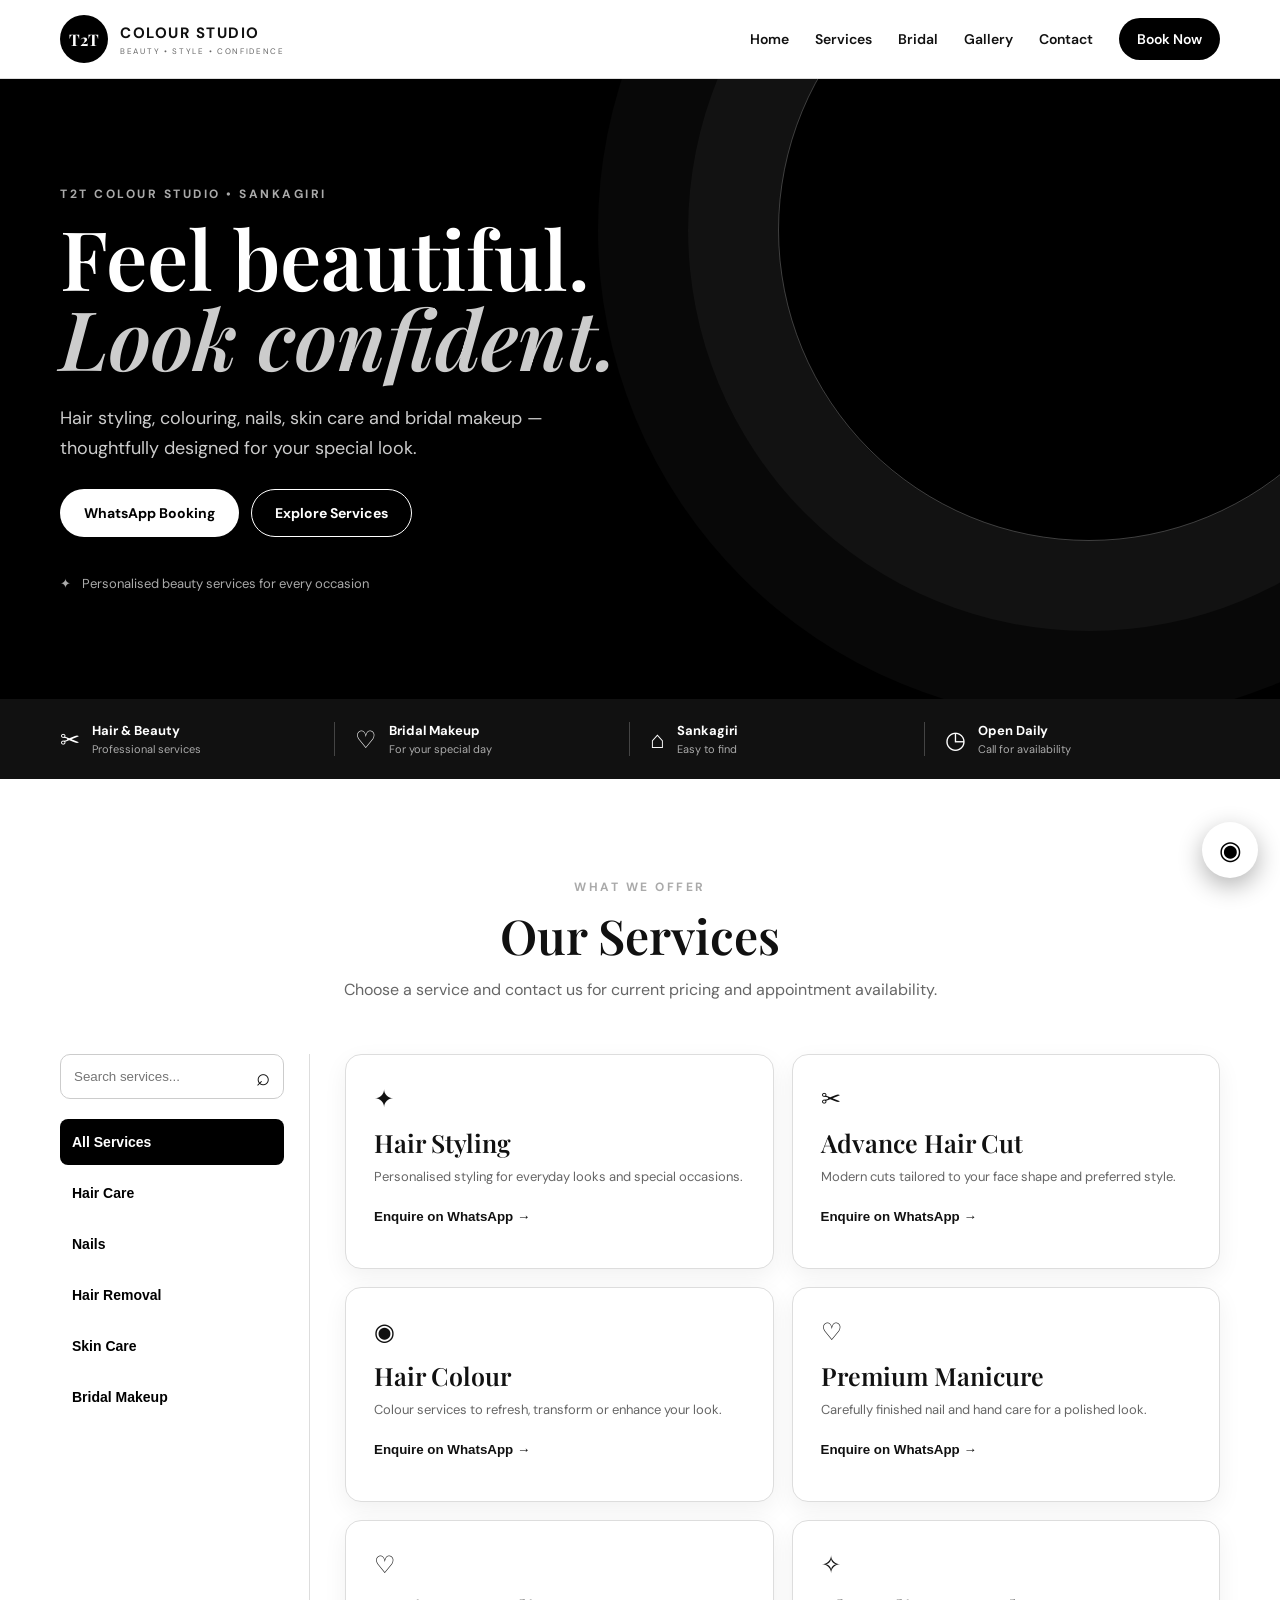
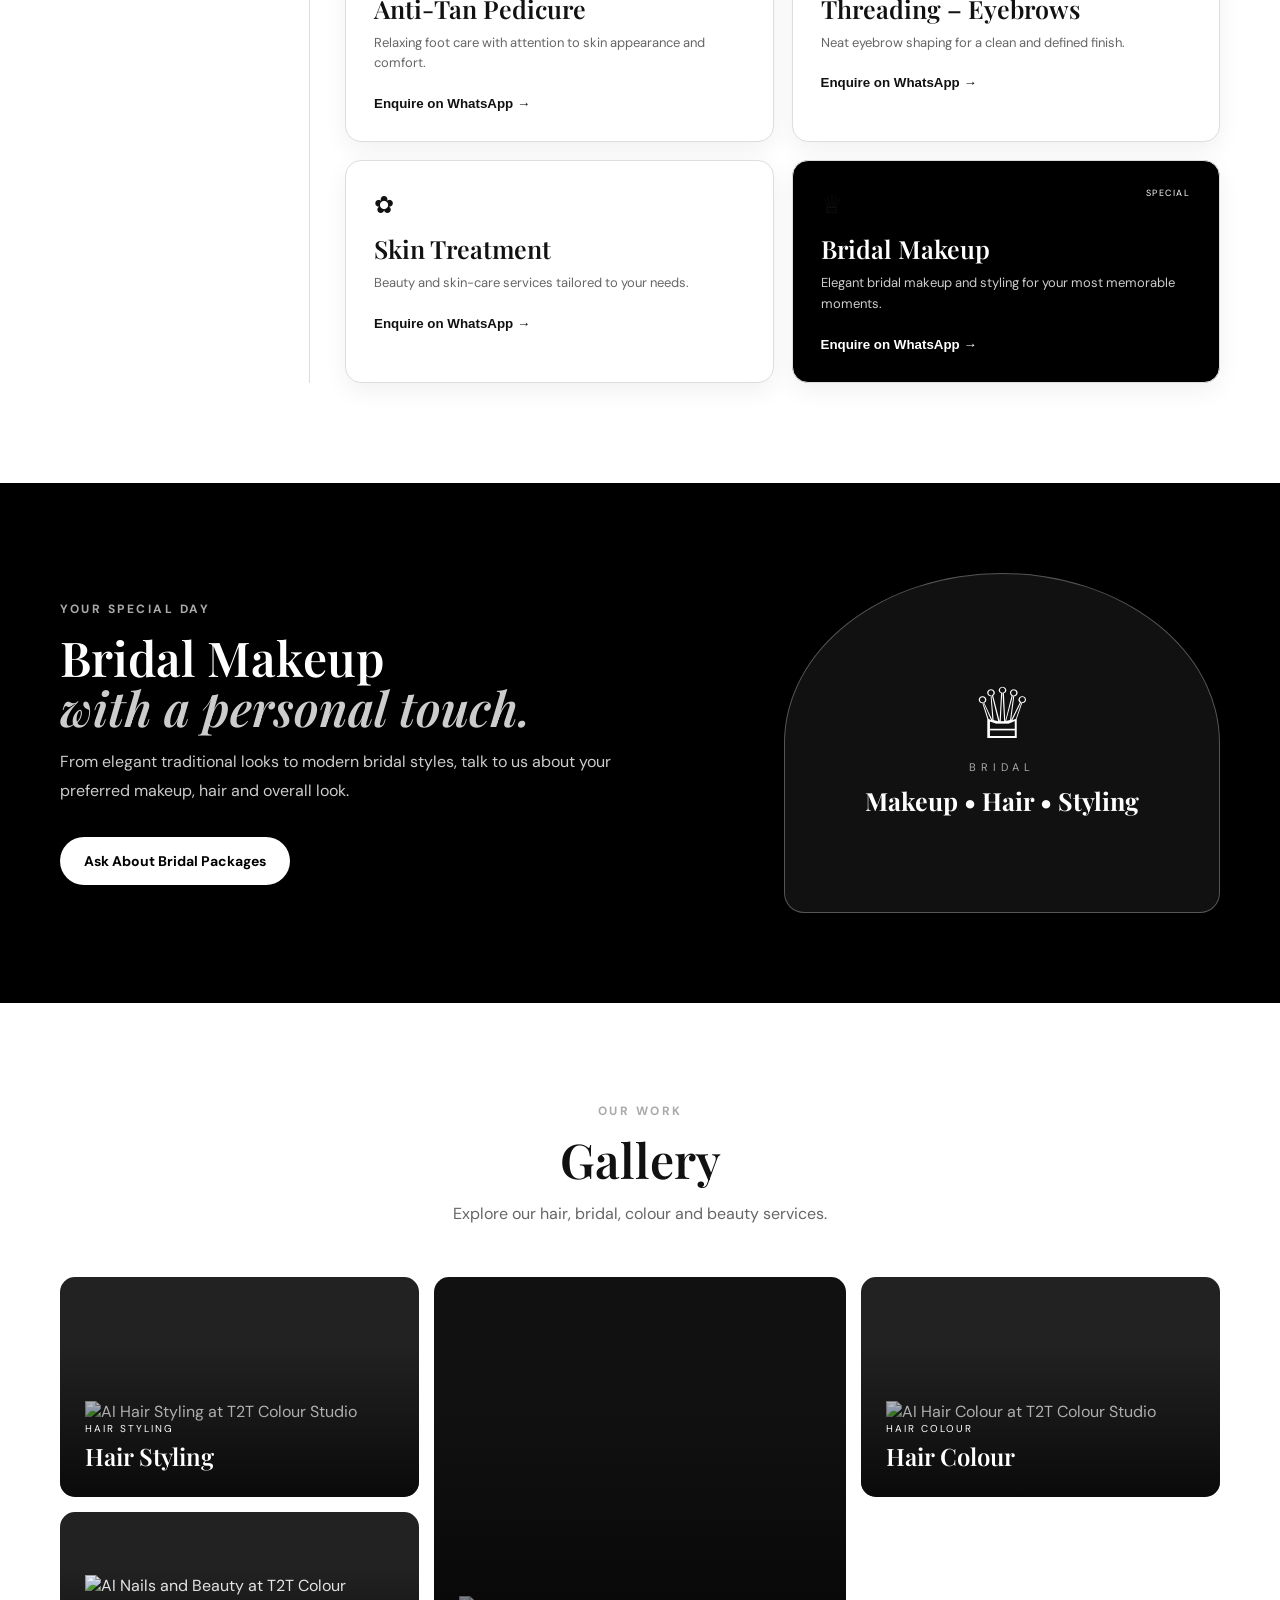
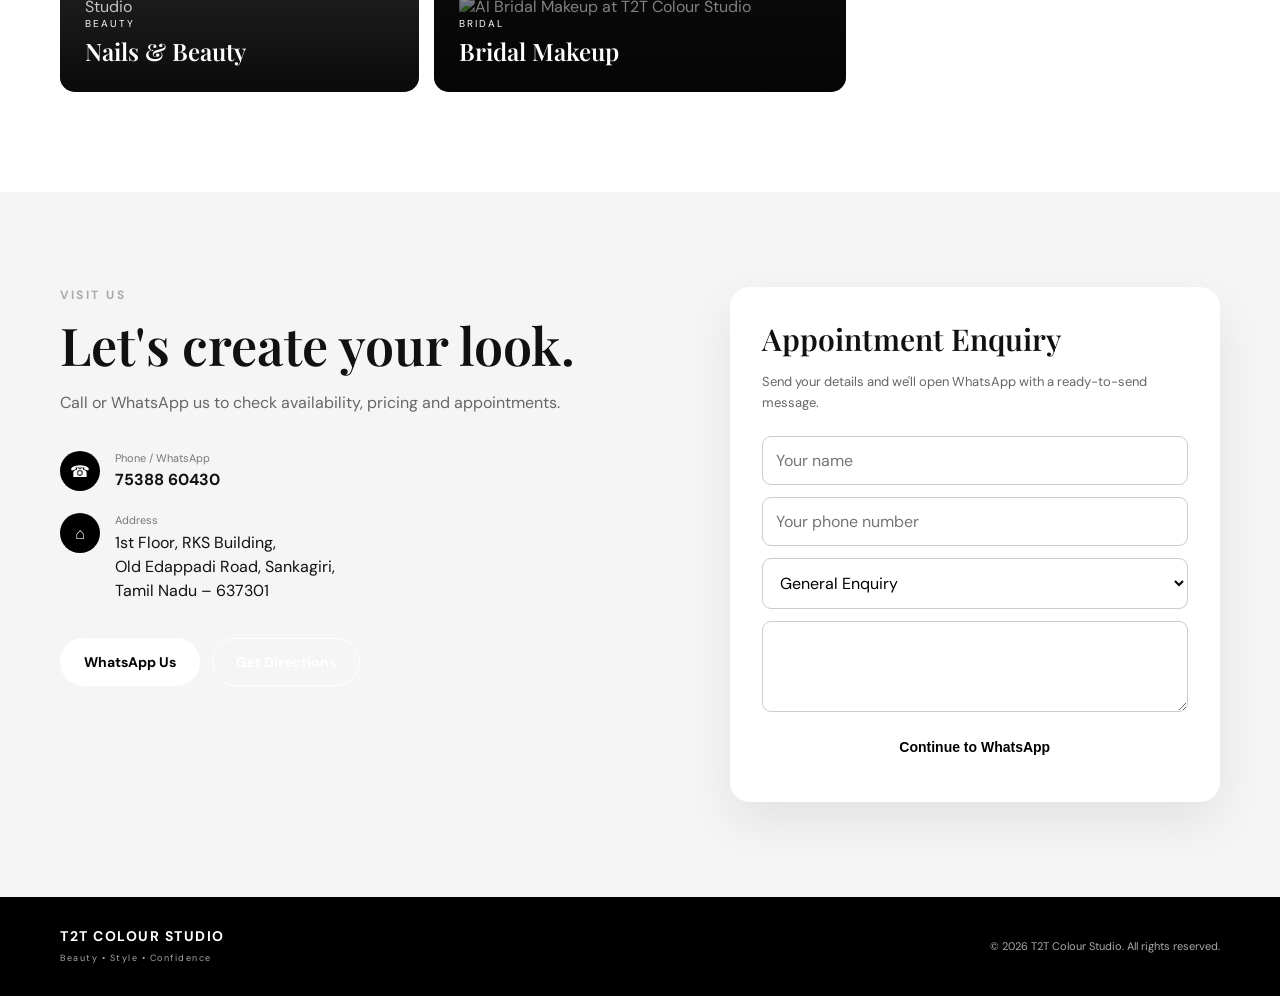
==== index.html @ df16d135 "Refactor HTML structure and formatting" ====
<!DOCTYPE html>
<html lang="en">
<head>
  <meta charset="UTF-8">
  <meta name="viewport" content="width=device-width, initial-scale=1.0">

  <meta name="description" content="T2T Colour Studio - Hair, beauty, nails, bridal makeup and grooming services in Sankagiri.">

  <title>T2T Colour Studio | Beauty & Bridal Studio</title>

  <link rel="preconnect" href="https://fonts.googleapis.com">
  <link rel="preconnect" href="https://fonts.gstatic.com" crossorigin>

  <link href="https://fonts.googleapis.com/css2?family=DM+Sans:wght@400;500;600;700&family=Playfair+Display:wght@500;600;700&display=swap" rel="stylesheet">

  <link rel="stylesheet" href="style.css">
</head>

<body>

<!-- ================= HEADER ================= -->

<header class="site-header">

  <div class="container nav-wrap">

    <a class="brand" href="#home">

      <span class="brand-mark">T2T</span>

      <span>
        <strong>COLOUR STUDIO</strong>
        <small>BEAUTY • STYLE • CONFIDENCE</small>
      </span>

    </a>

    <button
      class="menu-btn"
      aria-label="Open menu"
      onclick="toggleMenu()">
      ☰
    </button>

    <nav id="mainNav">

      <a href="#home">Home</a>

      <a href="#services">Services</a>

      <a href="#bridal">Bridal</a>

      <a href="#gallery">Gallery</a>

      <a href="#contact">Contact</a>

      <a
        class="nav-book"
        href="https://wa.me/917538860430?text=Hello%20T2T%20Colour%20Studio%2C%20I%20would%20like%20to%20book%20an%20appointment."
        target="_blank">
        Book Now
      </a>

    </nav>

  </div>

</header>


<!-- ================= MAIN ================= -->

<main>


<!-- ================= HOME ================= -->

<section id="home" class="hero">

  <div class="hero-overlay"></div>

  <div class="container hero-content">

    <p class="eyebrow">
      T2T COLOUR STUDIO • SANKAGIRI
    </p>

    <h1>
      Feel beautiful.<br>
      <em>Look confident.</em>
    </h1>

    <p class="hero-text">
      Hair styling, colouring, nails, skin care and bridal makeup —
      thoughtfully designed for your special look.
    </p>

    <div class="hero-actions">

      <a
        class="btn primary"
        href="https://wa.me/917538860430?text=Hello%20T2T%20Colour%20Studio%2C%20I%20would%20like%20to%20book%20an%20appointment."
        target="_blank">
        WhatsApp Booking
      </a>

      <a
        class="btn secondary"
        href="#services">
        Explore Services
      </a>

    </div>

    <div class="hero-note">
      <span>✦</span>
      Personalised beauty services for every occasion
    </div>

  </div>

</section>


<!-- ================= QUICK INFORMATION ================= -->

<section class="quick-info">

  <div class="container info-grid">

    <div>
      <span class="info-icon">✂</span>

      <div>
        <b>Hair & Beauty</b>
        <small>Professional services</small>
      </div>
    </div>


    <div>
      <span class="info-icon">♡</span>

      <div>
        <b>Bridal Makeup</b>
        <small>For your special day</small>
      </div>
    </div>


    <div>
      <span class="info-icon">⌂</span>

      <div>
        <b>Sankagiri</b>
        <small>Easy to find</small>
      </div>
    </div>


    <div>
      <span class="info-icon">◷</span>

      <div>
        <b>Open Daily</b>
        <small>Call for availability</small>
      </div>
    </div>

  </div>

</section>


<!-- ================= SERVICES ================= -->

<section id="services" class="section">

  <div class="container">

    <div class="section-heading">

      <p class="eyebrow">
        WHAT WE OFFER
      </p>

      <h2>
        Our Services
      </h2>

      <p>
        Choose a service and contact us for current pricing and appointment availability.
      </p>

    </div>


    <div class="service-layout">


      <!-- SERVICE SIDEBAR -->

      <aside class="service-sidebar">

        <div class="search-box">

          <input
            id="serviceSearch"
            type="search"
            placeholder="Search services..."
            oninput="filterServices()">

          <span>⌕</span>

        </div>


        <button
          class="category active"
          data-category="all"
          onclick="selectCategory('all', this)">
          All Services
        </button>


        <button
          class="category"
          data-category="hair"
          onclick="selectCategory('hair', this)">
          Hair Care
        </button>


        <button
          class="category"
          data-category="nails"
          onclick="selectCategory('nails', this)">
          Nails
        </button>


        <button
          class="category"
          data-category="removal"
          onclick="selectCategory('removal', this)">
          Hair Removal
        </button>


        <button
          class="category"
          data-category="skin"
          onclick="selectCategory('skin', this)">
          Skin Care
        </button>


        <button
          class="category"
          data-category="bridal"
          onclick="selectCategory('bridal', this)">
          Bridal Makeup
        </button>

      </aside>


      <!-- SERVICES GRID -->

      <div class="services-grid" id="servicesGrid">


        <article class="service-card" data-category="hair">

          <div class="card-icon">✦</div>

          <h3>Hair Styling</h3>

          <p>
            Personalised styling for everyday looks and special occasions.
          </p>

          <button onclick="bookService('Hair Styling')">
            Enquire on WhatsApp →
          </button>

        </article>


        <article class="service-card" data-category="hair">

          <div class="card-icon">✂</div>

          <h3>Advance Hair Cut</h3>

          <p>
            Modern cuts tailored to your face shape and preferred style.
          </p>

          <button onclick="bookService('Advance Hair Cut')">
            Enquire on WhatsApp →
          </button>

        </article>


        <article class="service-card" data-category="hair">

          <div class="card-icon">◉</div>

          <h3>Hair Colour</h3>

          <p>
            Colour services to refresh, transform or enhance your look.
          </p>

          <button onclick="bookService('Hair Colour')">
            Enquire on WhatsApp →
          </button>

        </article>


        <article class="service-card" data-category="nails">

          <div class="card-icon">♡</div>

          <h3>Premium Manicure</h3>

          <p>
            Carefully finished nail and hand care for a polished look.
          </p>

          <button onclick="bookService('Premium Manicure')">
            Enquire on WhatsApp →
          </button>

        </article>


        <article class="service-card" data-category="nails">

          <div class="card-icon">♡</div>

          <h3>Anti-Tan Pedicure</h3>

          <p>
            Relaxing foot care with attention to skin appearance and comfort.
          </p>

          <button onclick="bookService('Anti-Tan Pedicure')">
            Enquire on WhatsApp →
          </button>

        </article>


        <article class="service-card" data-category="removal">

          <div class="card-icon">✧</div>

          <h3>Threading – Eyebrows</h3>

          <p>
            Neat eyebrow shaping for a clean and defined finish.
          </p>

          <button onclick="bookService('Threading - Eyebrows')">
            Enquire on WhatsApp →
          </button>

        </article>


        <article class="service-card" data-category="skin">

          <div class="card-icon">✿</div>

          <h3>Skin Treatment</h3>

          <p>
            Beauty and skin-care services tailored to your needs.
          </p>

          <button onclick="bookService('Skin Treatment')">
            Enquire on WhatsApp →
          </button>

        </article>


        <article class="service-card featured" data-category="bridal">

          <div class="card-icon">♕</div>

          <span class="tag">
            SPECIAL
          </span>

          <h3>Bridal Makeup</h3>

          <p>
            Elegant bridal makeup and styling for your most memorable moments.
          </p>

          <button onclick="bookService('Bridal Makeup')">
            Enquire on WhatsApp →
          </button>

        </article>

      </div>

    </div>

  </div>

</section>


<!-- ================= BRIDAL ================= -->

<section id="bridal" class="bridal-section">

  <div class="container bridal-inner">

    <div>

      <p class="eyebrow">
        YOUR SPECIAL DAY
      </p>

      <h2>
        Bridal Makeup<br>
        <em>with a personal touch.</em>
      </h2>

      <p>
        From elegant traditional looks to modern bridal styles,
        talk to us about your preferred makeup, hair and overall look.
      </p>

      <a
        class="btn light"
        href="https://wa.me/917538860430?text=Hello%20T2T%20Colour%20Studio%2C%20I%20am%20interested%20in%20Bridal%20Makeup."
        target="_blank">
        Ask About Bridal Packages
      </a>

    </div>


    <div class="bridal-art">

      <div class="ring">♕</div>

      <span>
        BRIDAL
      </span>

      <strong>
        Makeup • Hair • Styling
      </strong>

    </div>

  </div>

</section>


<!-- ================= GALLERY ================= -->

<section id="gallery" class="section gallery-section">

  <div class="container">

    <div class="section-heading">

      <p class="eyebrow">
        OUR WORK
      </p>

      <h2>
        Gallery
      </h2>

      <p>
        Explore our hair, bridal, colour and beauty services.
      </p>

    </div>


    <!-- AI IMAGE GALLERY -->

    <div class="gallery-grid">


      <!-- HAIR STYLING -->

      <div class="gallery-placeholder">

        <img
          src="images/hair-styling-ai.jpg"
          alt="AI Hair Styling at T2T Colour Studio">

        <span>
          HAIR STYLING
        </span>

        <b>
          Hair Styling
        </b>

      </div>


      <!-- BRIDAL MAKEUP -->

      <div class="gallery-placeholder tall">

        <img
          src="images/bridal-makeup-ai.jpg"
          alt="AI Bridal Makeup at T2T Colour Studio">

        <span>
          BRIDAL
        </span>

        <b>
          Bridal Makeup
        </b>

      </div>


      <!-- HAIR COLOUR -->

      <div class="gallery-placeholder">

        <img
          src="images/hair-colour-ai.jpg"
          alt="AI Hair Colour at T2T Colour Studio">

        <span>
          HAIR COLOUR
        </span>

        <b>
          Hair Colour
        </b>

      </div>


      <!-- NAILS & BEAUTY -->

      <div class="gallery-placeholder">

        <img
          src="images/nails-beauty-ai.jpg"
          alt="AI Nails and Beauty at T2T Colour Studio">

        <span>
          BEAUTY
        </span>

        <b>
          Nails & Beauty
        </b>

      </div>


    </div>

  </div>

</section>


<!-- ================= CONTACT ================= -->

<section id="contact" class="contact-section">

  <div class="container contact-grid">


    <div>

      <p class="eyebrow">
        VISIT US
      </p>

      <h2>
        Let's create your look.
      </h2>

      <p class="contact-lead">
        Call or WhatsApp us to check availability,
        pricing and appointments.
      </p>


      <div class="contact-list">


        <div>

          <span>☎</span>

          <div>

            <small>
              Phone / WhatsApp
            </small>

            <a href="tel:+917538860430">
              75388 60430
            </a>

          </div>

        </div>


        <div>

          <span>⌂</span>

          <div>

            <small>
              Address
            </small>

            <p>
              1st Floor, RKS Building,<br>
              Old Edappadi Road, Sankagiri,<br>
              Tamil Nadu – 637301
            </p>

          </div>

        </div>


      </div>


      <div class="contact-actions">


        <a
          class="btn primary"
          href="https://wa.me/917538860430?text=Hello%20T2T%20Colour%20Studio%2C%20I%20would%20like%20to%20book%20an%20appointment."
          target="_blank">
          WhatsApp Us
        </a>


        <a
          class="btn outline"
          href="https://www.google.com/maps/search/?api=1&query=RKS+Building+Old+Edappadi+Road+Sankagiri+Tamil+Nadu+637301"
          target="_blank">
          Get Directions
        </a>


      </div>

    </div>


    <!-- APPOINTMENT FORM -->

    <div class="contact-card">

      <h3>
        Appointment Enquiry
      </h3>

      <p>
        Send your details and we'll open WhatsApp
        with a ready-to-send message.
      </p>


      <form onsubmit="sendEnquiry(event)">


        <input
          id="name"
          required
          placeholder="Your name">


        <input
          id="phone"
          required
          type="tel"
          placeholder="Your phone number">


        <select id="service">

          <option>
            General Enquiry
          </option>

          <option>
            Hair Styling
          </option>

          <option>
            Advance Hair Cut
          </option>

          <option>
            Hair Colour
          </option>

          <option>
            Premium Manicure
          </option>

          <option>
            Anti-Tan Pedicure
          </option>

          <option>
            Threading - Eyebrows
          </option>

          <option>
            Skin Treatment
          </option>

          <option>
            Bridal Makeup
          </option>

        </select>


        <textarea
          id="message"
          rows="3"
          placeholder="Preferred date/time or any message">
        </textarea>


        <button
          class="btn primary full"
          type="submit">
          Continue to WhatsApp
        </button>


      </form>

    </div>

  </div>

</section>

</main>


<!-- ================= FOOTER ================= -->

<footer>

  <div class="container footer-inner">

    <div>

      <strong>
        T2T COLOUR STUDIO
      </strong>

      <small>
        Beauty • Style • Confidence
      </small>

    </div>


    <p>
      © <span id="year"></span>
      T2T Colour Studio.
      All rights reserved.
    </p>

  </div>

</footer>


<!-- ================= FLOATING WHATSAPP ================= -->

<a
  class="floating-wa"
  href="https://wa.me/917538860430?text=Hello%20T2T%20Colour%20Studio%2C%20I%20would%20like%20to%20make%20an%20appointment."
  target="_blank"
  aria-label="WhatsApp">
  ◉
</a>


<!-- ================= JAVASCRIPT ================= -->

<script src="script.js"></script>

</body>
</html>
---- style.css ----
*{box-sizing:border-box}
html{scroll-behavior:smooth}
body{margin:0;font-family:"DM Sans",sans-serif;color:#111;background:#fff}
a{text-decoration:none;color:inherit}
.container{width:min(1160px,92%);margin:auto}

.site-header{
position:sticky;top:0;z-index:20;
background:rgba(255,255,255,.96);
backdrop-filter:blur(12px);
border-bottom:1px solid #ddd
}
.nav-wrap{height:78px;display:flex;align-items:center;justify-content:space-between}
.brand{display:flex;gap:12px;align-items:center}
.brand-mark{
width:48px;height:48px;border-radius:50%;
display:grid;place-items:center;
background:#000;color:#fff;
font-family:"Playfair Display";font-weight:700
}
.brand strong{display:block;font-size:15px;letter-spacing:1.5px}
.brand small{display:block;font-size:8px;letter-spacing:1.7px;color:#666;margin-top:3px}

nav{display:flex;align-items:center;gap:26px;font-size:14px;font-weight:600}
nav a{transition:.2s}
nav a:hover{color:#666}
.nav-book{background:#000;color:#fff;padding:12px 18px;border-radius:25px}
.menu-btn{display:none;border:0;background:none;font-size:26px}

.hero{
min-height:620px;
display:flex;
align-items:center;
position:relative;
overflow:hidden;
background:#000;
color:#fff
}
.hero:after{
content:"";
position:absolute;
right:-120px;top:-160px;
width:620px;height:620px;
border-radius:50%;
border:1px solid rgba(255,255,255,.25);
box-shadow:0 0 0 90px rgba(255,255,255,.04),
0 0 0 180px rgba(255,255,255,.03)
}
.hero-content{position:relative;z-index:2;padding:90px 0}
.eyebrow{
font-size:12px;font-weight:700;
letter-spacing:2.5px;color:#aaa;margin:0 0 15px
}
.hero h1{
font:600 clamp(48px,7vw,82px)/.98 "Playfair Display",serif;
margin:0;max-width:720px
}
.hero h1 em,h2 em{font-style:italic;color:#ccc}
.hero-text{
font-size:18px;line-height:1.7;
max-width:580px;color:#ccc;margin:25px 0
}
.hero-actions,.contact-actions{display:flex;gap:12px;flex-wrap:wrap}

.btn{
display:inline-flex;
justify-content:center;
align-items:center;
border-radius:30px;
padding:14px 23px;
font-weight:700;
font-size:14px;
border:1px solid transparent;
cursor:pointer
}
.btn.primary{background:#fff;color:#000}
.btn.secondary,.btn.outline{
border-color:#fff;
background:transparent;
color:#fff
}
.btn.light{background:#fff;color:#000;margin-top:15px}
.hero-note{margin-top:38px;font-size:13px;color:#aaa}
.hero-note span{margin-right:8px}

.quick-info{background:#111;color:#fff}
.info-grid{
display:grid;
grid-template-columns:repeat(4,1fr);
gap:20px;padding:23px 0
}
.info-grid>div{
display:flex;gap:12px;align-items:center;
border-right:1px solid #444
}
.info-grid>div:last-child{border:0}
.info-icon{font-size:24px;color:#fff}
.info-grid b,.info-grid small{display:block}
.info-grid b{font-size:13px}
.info-grid small{font-size:11px;color:#aaa;margin-top:3px}

.section{padding:100px 0;background:#fff}
.section-heading{
text-align:center;max-width:650px;margin:0 auto 50px
}
.section-heading h2,.contact-section h2,.bridal-section h2{
font:600 48px/1.05 "Playfair Display",serif;
margin:0 0 15px
}
.section-heading>p:last-child{color:#666;line-height:1.7}

.service-layout{
display:grid;
grid-template-columns:250px 1fr;
gap:35px
}
.service-sidebar{
border-right:1px solid #ddd;
padding-right:25px
}
.search-box{
display:flex;
align-items:center;
border:1px solid #ccc;
border-radius:10px;
padding:0 13px;
margin-bottom:20px;
background:#fff
}
.search-box input{
border:0;outline:0;width:100%;
padding:14px 0;background:transparent
}
.search-box span{font-size:24px}

.category{
display:block;width:100%;
text-align:left;border:0;
background:transparent;
padding:15px 12px;
border-radius:8px;
font-size:14px;font-weight:600;
cursor:pointer;margin-bottom:5px
}
.category:hover,.category.active{
background:#000;color:#fff
}

.services-grid{
display:grid;
grid-template-columns:repeat(2,1fr);
gap:18px
}
.service-card{
background:#fff;
border:1px solid #ddd;
border-radius:16px;
padding:28px;
position:relative;
min-height:215px;
box-shadow:0 8px 25px rgba(0,0,0,.06)
}
.service-card:hover{
transform:translateY(-3px);
box-shadow:0 15px 30px rgba(0,0,0,.12);
transition:.2s
}
.service-card .card-icon{font-size:24px;color:#111}
.service-card h3{
font:600 25px "Playfair Display";
margin:12px 0 8px
}
.service-card p{
color:#666;font-size:13px;
line-height:1.6;margin:0 0 18px
}
.service-card button{
border:0;background:none;
padding:0;color:#111;
font-weight:700;cursor:pointer
}
.service-card.featured{
background:#000;color:#fff
}
.service-card.featured p{color:#ccc}
.service-card.featured button{color:#fff}
.tag{
position:absolute;right:20px;top:20px;
font-size:9px;letter-spacing:1.5px;
background:#000;color:#fff;
padding:6px 9px;border-radius:20px
}

.bridal-section{
padding:90px 0;
background:#000;
color:#fff;
overflow:hidden
}
.bridal-inner{
display:grid;
grid-template-columns:1.2fr .8fr;
align-items:center;
gap:70px
}
.bridal-section p:not(.eyebrow){
color:#ccc;
line-height:1.8;
max-width:580px
}
.bridal-art{
height:340px;
border:1px solid #555;
border-radius:50% 50% 20px 20px;
display:flex;
flex-direction:column;
align-items:center;
justify-content:center;
background:#111
}
.ring{font-size:70px;color:#fff}
.bridal-art span{
letter-spacing:5px;
font-size:11px;color:#aaa
}
.bridal-art strong{
font-family:"Playfair Display";
font-size:25px;margin-top:10px
}

.gallery-grid{
display:grid;
grid-template-columns:1fr 1.15fr 1fr;
grid-template-rows:220px 180px;
gap:15px
}
.gallery-placeholder{
border-radius:15px;
background:#222;
display:flex;
flex-direction:column;
justify-content:flex-end;
padding:25px;color:#fff;
overflow:hidden;
position:relative
}
.gallery-placeholder:before{
content:"";
position:absolute;inset:0;
background:linear-gradient(transparent 30%,rgba(0,0,0,.7))
}
.gallery-placeholder span,.gallery-placeholder b{position:relative}
.gallery-placeholder span{
font-size:10px;letter-spacing:2px
}
.gallery-placeholder b{
font:600 24px "Playfair Display";
margin-top:5px
}
.gallery-placeholder.tall{
grid-row:span 2;background:#111
}

.contact-section{
padding:95px 0;
background:#f5f5f5
}
.contact-grid{
display:grid;
grid-template-columns:1.1fr .9fr;
gap:70px;
align-items:start
}
.contact-section h2{font-size:52px}
.contact-lead{
color:#666;line-height:1.7;max-width:500px
}
.contact-list{margin:35px 0}
.contact-list>div{
display:flex;gap:15px;margin:22px 0
}
.contact-list>div>span{
width:40px;height:40px;border-radius:50%;
background:#000;color:#fff;
display:grid;place-items:center
}
.contact-list small{
display:block;color:#777;
font-size:11px;margin-bottom:4px
}
.contact-list a{font-weight:700}
.contact-list p{margin:0;line-height:1.5}

.contact-card{
background:#fff;
border-radius:20px;
padding:32px;
box-shadow:0 20px 50px rgba(0,0,0,.08)
}
.contact-card h3{
font:600 30px "Playfair Display";
margin:0 0 8px
}
.contact-card>p{
font-size:13px;color:#666;
line-height:1.6;margin-bottom:22px
}
.contact-card form{display:grid;gap:12px}
.contact-card input,
.contact-card select,
.contact-card textarea{
width:100%;
border:1px solid #ccc;
border-radius:9px;
padding:13px;
font:inherit;
outline:none;
background:#fff
}
.contact-card textarea{resize:vertical}
.full{width:100%}

footer{
background:#000;
color:#fff;
padding:30px 0
}
.footer-inner{
display:flex;
justify-content:space-between;
align-items:center
}
.footer-inner strong{
display:block;
letter-spacing:1.5px;
font-size:14px
}
.footer-inner small{
color:#aaa;
font-size:9px;
letter-spacing:1.5px
}
.footer-inner p{
font-size:11px;color:#aaa
}

.floating-wa{
position:fixed;
right:22px;bottom:22px;
width:56px;height:56px;
border-radius:50%;
background:#fff;color:#000;
display:grid;place-items:center;
font-size:26px;
z-index:30;
box-shadow:0 8px 25px rgba(0,0,0,.3)
}

.hidden{display:none!important}

@media(max-width:800px){
.menu-btn{display:block}
nav{
display:none;
position:absolute;
top:78px;left:0;right:0;
background:#fff;
padding:15px 5%;
border-bottom:1px solid #ddd;
flex-direction:column;
align-items:stretch;
gap:4px
}
nav.open{display:flex}
nav a{padding:11px}
.hero{min-height:570px}
.hero-content{padding:65px 0}
.info-grid{grid-template-columns:repeat(2,1fr)}
.info-grid>div:nth-child(2){border-right:0}
.service-layout,.bridal-inner,.contact-grid{
grid-template-columns:1fr
}
.service-sidebar{
border-right:0;
border-bottom:1px solid #ddd;
padding:0 0 20px
}
.services-grid{grid-template-columns:1fr}
.gallery-grid{
grid-template-columns:1fr 1fr;
grid-template-rows:190px 190px
}
.gallery-placeholder.tall{grid-row:auto}
.contact-section h2{font-size:42px}
.footer-inner{
flex-direction:column;
align-items:flex-start;
gap:15px
}
}

@media(max-width:500px){
.brand small{display:none}
.hero h1{font-size:48px}
.section{padding:70px 0}
.info-grid{grid-template-columns:1fr}
.info-grid>div{
border-right:0;
border-bottom:1px solid #444;
padding-bottom:13px
}
.gallery-grid{grid-template-columns:1fr}
.gallery-placeholder{min-height:180px}
.hero-actions .btn{width:100%}
}
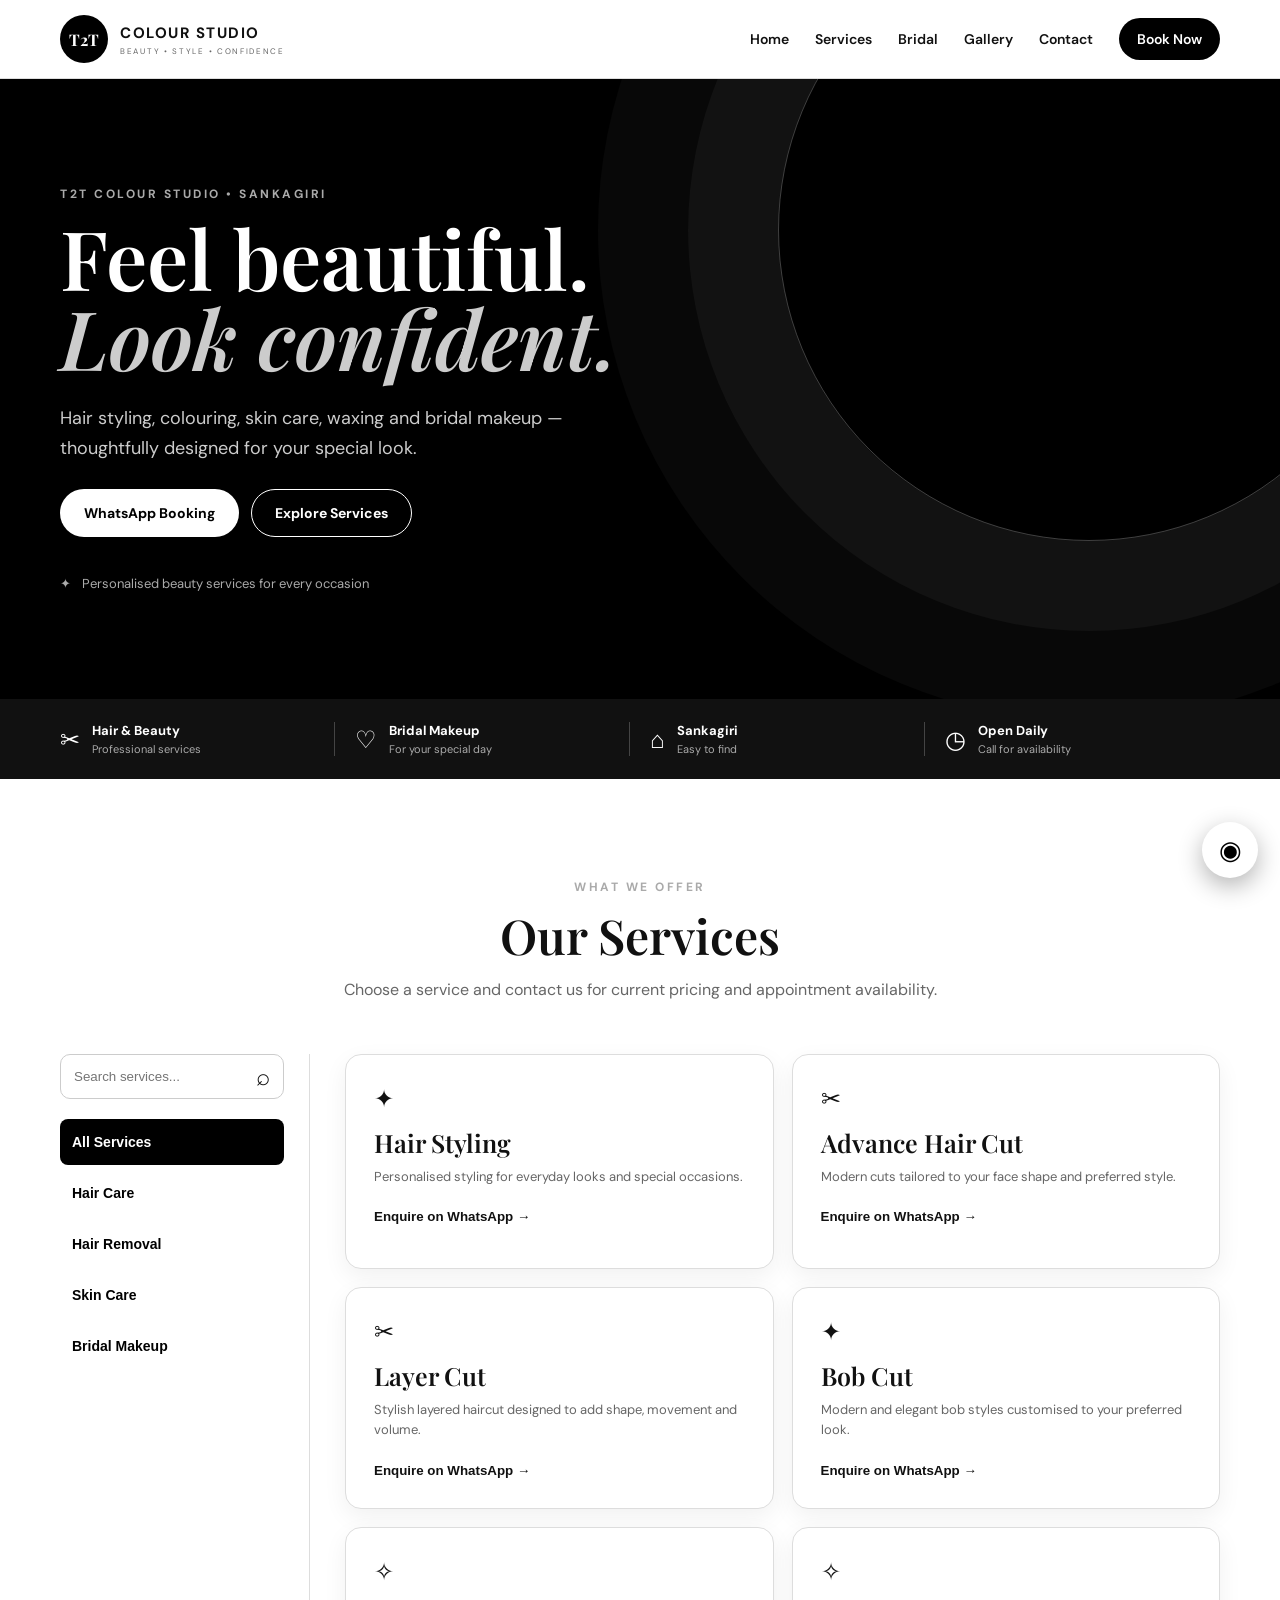
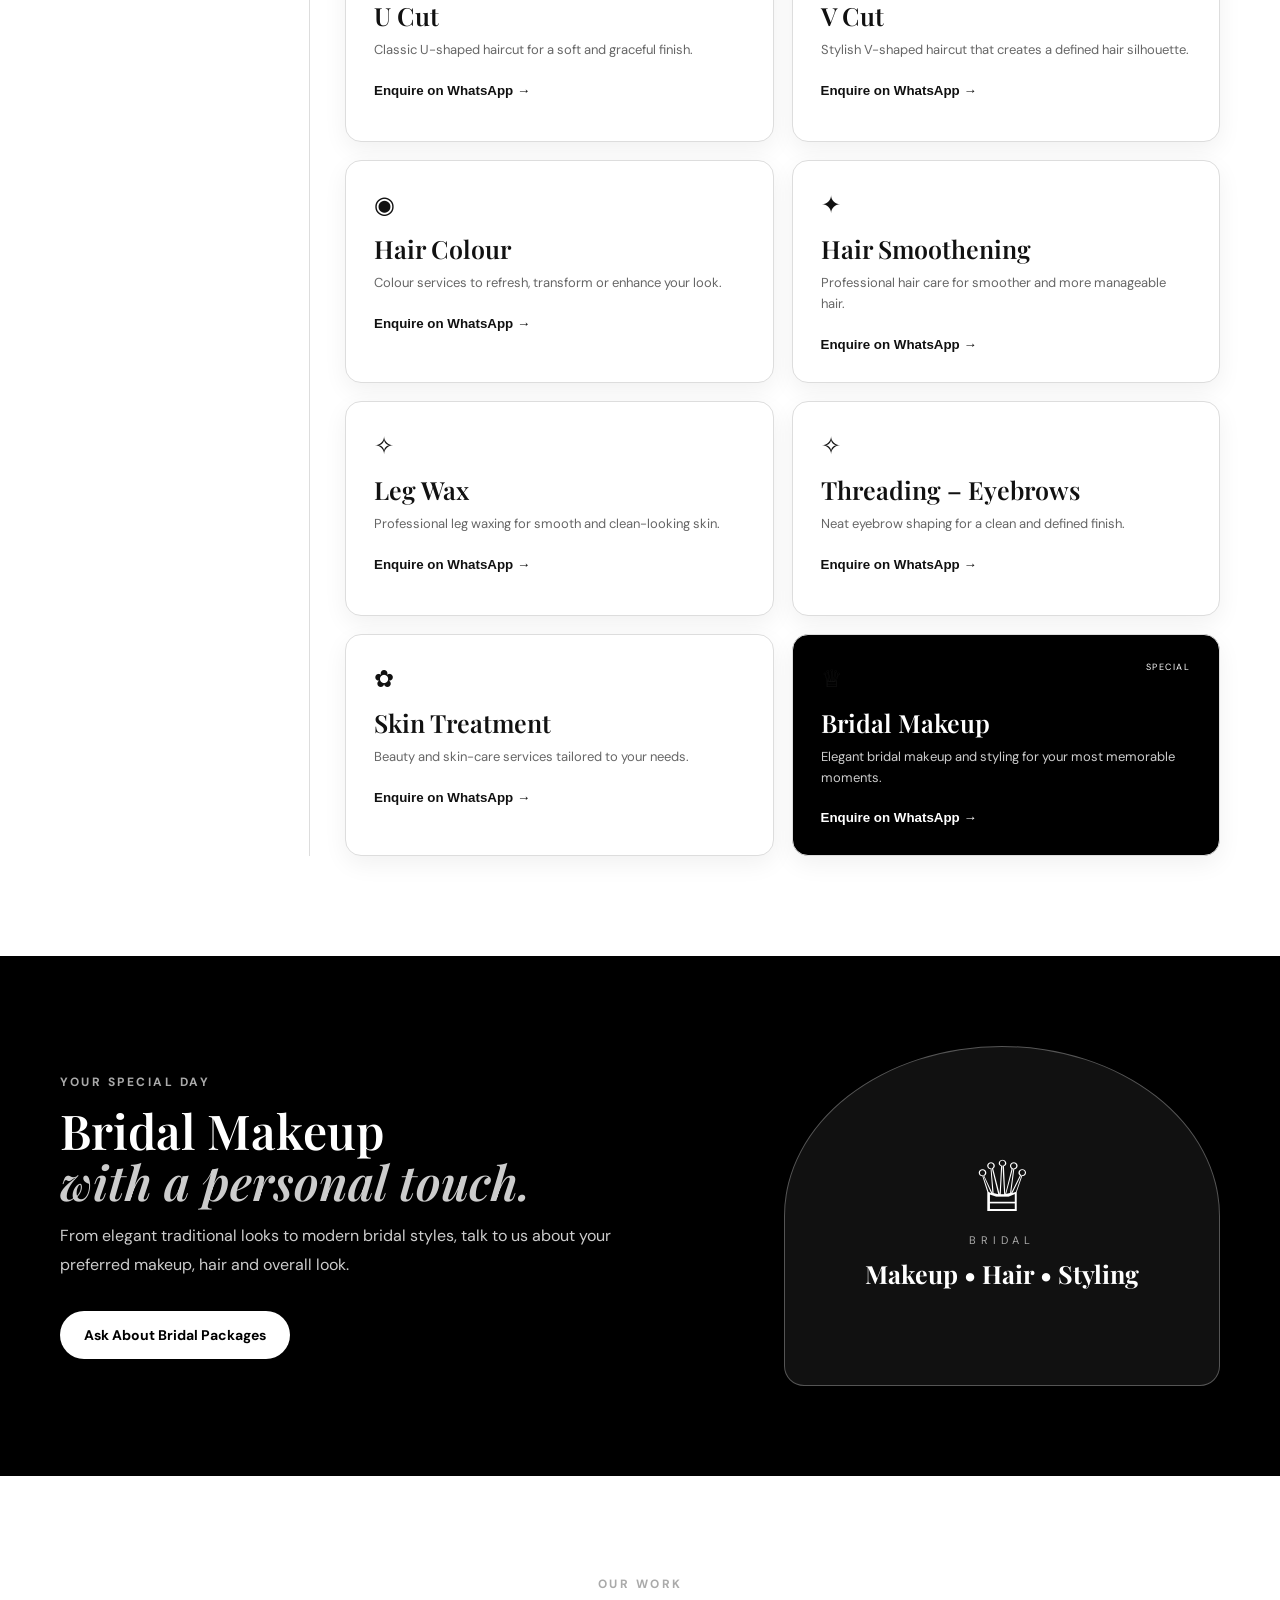
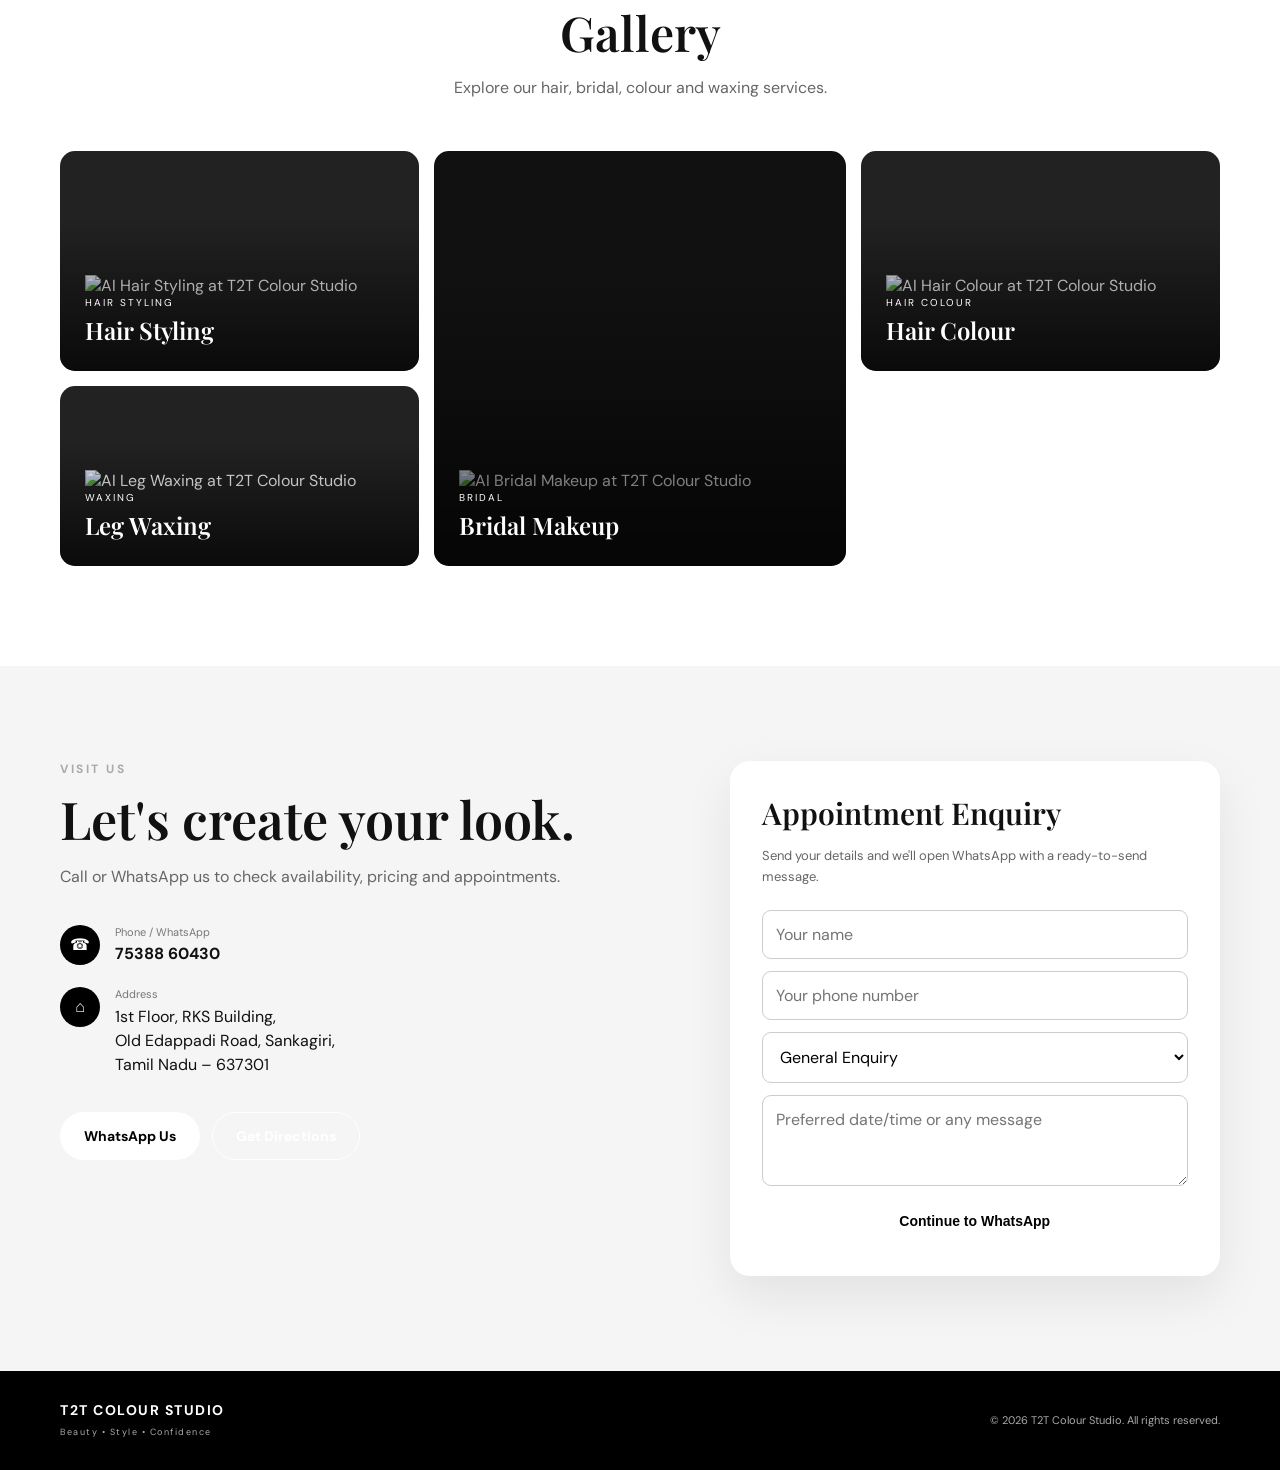
==== commit 1525f9cf: "Refactor index.html for better structure and content Updated the description meta tag and modified v" ====
--- a/index.html
+++ b/index.html
@@ -1,79 +1,64 @@
 <!DOCTYPE html>
 <html lang="en">
+
 <head>
   <meta charset="UTF-8">
   <meta name="viewport" content="width=device-width, initial-scale=1.0">
 
-  <meta name="description" content="T2T Colour Studio - Hair, beauty, nails, bridal makeup and grooming services in Sankagiri.">
+  <meta name="description"
+    content="T2T Colour Studio - Hair styling, hair colour, beauty, waxing and bridal makeup services in Sankagiri.">
 
   <title>T2T Colour Studio | Beauty & Bridal Studio</title>
 
   <link rel="preconnect" href="https://fonts.googleapis.com">
   <link rel="preconnect" href="https://fonts.gstatic.com" crossorigin>
 
-  <link href="https://fonts.googleapis.com/css2?family=DM+Sans:wght@400;500;600;700&family=Playfair+Display:wght@500;600;700&display=swap" rel="stylesheet">
+  <link
+    href="https://fonts.googleapis.com/css2?family=DM+Sans:wght@400;500;600;700&family=Playfair+Display:wght@500;600;700&display=swap"
+    rel="stylesheet">
 
   <link rel="stylesheet" href="style.css">
 </head>
 
 <body>
 
-<!-- ================= HEADER ================= -->
-
 <header class="site-header">
-
   <div class="container nav-wrap">
 
     <a class="brand" href="#home">
-
       <span class="brand-mark">T2T</span>
 
       <span>
         <strong>COLOUR STUDIO</strong>
         <small>BEAUTY • STYLE • CONFIDENCE</small>
       </span>
-
     </a>
 
-    <button
-      class="menu-btn"
+    <button class="menu-btn"
       aria-label="Open menu"
-      onclick="toggleMenu()">
-      ☰
-    </button>
+      onclick="toggleMenu()">☰</button>
 
     <nav id="mainNav">
-
       <a href="#home">Home</a>
-
       <a href="#services">Services</a>
-
       <a href="#bridal">Bridal</a>
-
       <a href="#gallery">Gallery</a>
-
       <a href="#contact">Contact</a>
 
-      <a
-        class="nav-book"
+      <a class="nav-book"
         href="https://wa.me/917538860430?text=Hello%20T2T%20Colour%20Studio%2C%20I%20would%20like%20to%20book%20an%20appointment."
         target="_blank">
         Book Now
       </a>
-
     </nav>
 
   </div>
-
 </header>
 
 
-<!-- ================= MAIN ================= -->
-
 <main>
 
-
-<!-- ================= HOME ================= -->
+<!-- ================= HERO ================= -->
 
 <section id="home" class="hero">
 
@@ -91,22 +76,19 @@
     </h1>
 
     <p class="hero-text">
-      Hair styling, colouring, nails, skin care and bridal makeup —
+      Hair styling, colouring, skin care, waxing and bridal makeup —
       thoughtfully designed for your special look.
     </p>
 
     <div class="hero-actions">
 
-      <a
-        class="btn primary"
+      <a class="btn primary"
         href="https://wa.me/917538860430?text=Hello%20T2T%20Colour%20Studio%2C%20I%20would%20like%20to%20book%20an%20appointment."
         target="_blank">
         WhatsApp Booking
       </a>
 
-      <a
-        class="btn secondary"
-        href="#services">
+      <a class="btn secondary" href="#services">
         Explore Services
       </a>
 
@@ -118,11 +100,10 @@
     </div>
 
   </div>
-
 </section>
 
 
-<!-- ================= QUICK INFORMATION ================= -->
+<!-- ================= QUICK INFO ================= -->
 
 <section class="quick-info">
 
@@ -130,37 +111,30 @@
 
     <div>
       <span class="info-icon">✂</span>
-
       <div>
         <b>Hair & Beauty</b>
         <small>Professional services</small>
       </div>
     </div>
 
-
     <div>
       <span class="info-icon">♡</span>
-
       <div>
         <b>Bridal Makeup</b>
         <small>For your special day</small>
       </div>
     </div>
 
-
     <div>
       <span class="info-icon">⌂</span>
-
       <div>
         <b>Sankagiri</b>
         <small>Easy to find</small>
       </div>
     </div>
 
-
     <div>
       <span class="info-icon">◷</span>
-
       <div>
         <b>Open Daily</b>
         <small>Call for availability</small>
@@ -180,25 +154,21 @@
 
     <div class="section-heading">
 
-      <p class="eyebrow">
-        WHAT WE OFFER
+      <p class="eyebrow">WHAT WE OFFER</p>
+
+      <h2>Our Services</h2>
+
+      <p>
+        Choose a service and contact us for current pricing
+        and appointment availability.
       </p>
 
-      <h2>
-        Our Services
-      </h2>
-
-      <p>
-        Choose a service and contact us for current pricing and appointment availability.
-      </p>
-
     </div>
 
 
     <div class="service-layout">
 
-
-      <!-- SERVICE SIDEBAR -->
+      <!-- SIDEBAR -->
 
       <aside class="service-sidebar">
 
@@ -213,7 +183,6 @@
           <span>⌕</span>
 
         </div>
-
 
         <button
           class="category active"
@@ -222,7 +191,6 @@
           All Services
         </button>
 
-
         <button
           class="category"
           data-category="hair"
@@ -230,15 +198,6 @@
           Hair Care
         </button>
 
-
-        <button
-          class="category"
-          data-category="nails"
-          onclick="selectCategory('nails', this)">
-          Nails
-        </button>
-
-
         <button
           class="category"
           data-category="removal"
@@ -246,7 +205,6 @@
           Hair Removal
         </button>
 
-
         <button
           class="category"
           data-category="skin"
@@ -254,7 +212,6 @@
           Skin Care
         </button>
 
-
         <button
           class="category"
           data-category="bridal"
@@ -265,7 +222,7 @@
       </aside>
 
 
-      <!-- SERVICES GRID -->
+      <!-- SERVICES -->
 
       <div class="services-grid" id="servicesGrid">
 
@@ -277,7 +234,8 @@
           <h3>Hair Styling</h3>
 
           <p>
-            Personalised styling for everyday looks and special occasions.
+            Personalised styling for everyday looks
+            and special occasions.
           </p>
 
           <button onclick="bookService('Hair Styling')">
@@ -294,7 +252,8 @@
           <h3>Advance Hair Cut</h3>
 
           <p>
-            Modern cuts tailored to your face shape and preferred style.
+            Modern cuts tailored to your face shape
+            and preferred style.
           </p>
 
           <button onclick="bookService('Advance Hair Cut')">
@@ -306,12 +265,85 @@
 
         <article class="service-card" data-category="hair">
 
+          <div class="card-icon">✂</div>
+
+          <h3>Layer Cut</h3>
+
+          <p>
+            Stylish layered haircut designed to add
+            shape, movement and volume.
+          </p>
+
+          <button onclick="bookService('Layer Cut')">
+            Enquire on WhatsApp →
+          </button>
+
+        </article>
+
+
+        <article class="service-card" data-category="hair">
+
+          <div class="card-icon">✦</div>
+
+          <h3>Bob Cut</h3>
+
+          <p>
+            Modern and elegant bob styles customised
+            to your preferred look.
+          </p>
+
+          <button onclick="bookService('Bob Cut')">
+            Enquire on WhatsApp →
+          </button>
+
+        </article>
+
+
+        <article class="service-card" data-category="hair">
+
+          <div class="card-icon">✧</div>
+
+          <h3>U Cut</h3>
+
+          <p>
+            Classic U-shaped haircut for a soft
+            and graceful finish.
+          </p>
+
+          <button onclick="bookService('U Cut')">
+            Enquire on WhatsApp →
+          </button>
+
+        </article>
+
+
+        <article class="service-card" data-category="hair">
+
+          <div class="card-icon">✧</div>
+
+          <h3>V Cut</h3>
+
+          <p>
+            Stylish V-shaped haircut that creates
+            a defined hair silhouette.
+          </p>
+
+          <button onclick="bookService('V Cut')">
+            Enquire on WhatsApp →
+          </button>
+
+        </article>
+
+
+        <article class="service-card" data-category="hair">
+
           <div class="card-icon">◉</div>
 
           <h3>Hair Colour</h3>
 
           <p>
-            Colour services to refresh, transform or enhance your look.
+            Colour services to refresh, transform
+            or enhance your look.
           </p>
 
           <button onclick="bookService('Hair Colour')">
@@ -321,34 +353,18 @@
         </article>
 
 
-        <article class="service-card" data-category="nails">
-
-          <div class="card-icon">♡</div>
-
-          <h3>Premium Manicure</h3>
-
-          <p>
-            Carefully finished nail and hand care for a polished look.
-          </p>
-
-          <button onclick="bookService('Premium Manicure')">
-            Enquire on WhatsApp →
-          </button>
-
-        </article>
-
-
-        <article class="service-card" data-category="nails">
-
-          <div class="card-icon">♡</div>
-
-          <h3>Anti-Tan Pedicure</h3>
-
-          <p>
-            Relaxing foot care with attention to skin appearance and comfort.
-          </p>
-
-          <button onclick="bookService('Anti-Tan Pedicure')">
+        <article class="service-card" data-category="hair">
+
+          <div class="card-icon">✦</div>
+
+          <h3>Hair Smoothening</h3>
+
+          <p>
+            Professional hair care for smoother
+            and more manageable hair.
+          </p>
+
+          <button onclick="bookService('Hair Smoothening')">
             Enquire on WhatsApp →
           </button>
 
@@ -359,10 +375,29 @@
 
           <div class="card-icon">✧</div>
 
+          <h3>Leg Wax</h3>
+
+          <p>
+            Professional leg waxing for smooth
+            and clean-looking skin.
+          </p>
+
+          <button onclick="bookService('Leg Wax')">
+            Enquire on WhatsApp →
+          </button>
+
+        </article>
+
+
+        <article class="service-card" data-category="removal">
+
+          <div class="card-icon">✧</div>
+
           <h3>Threading – Eyebrows</h3>
 
           <p>
-            Neat eyebrow shaping for a clean and defined finish.
+            Neat eyebrow shaping for a clean
+            and defined finish.
           </p>
 
           <button onclick="bookService('Threading - Eyebrows')">
@@ -379,7 +414,8 @@
           <h3>Skin Treatment</h3>
 
           <p>
-            Beauty and skin-care services tailored to your needs.
+            Beauty and skin-care services tailored
+            to your needs.
           </p>
 
           <button onclick="bookService('Skin Treatment')">
@@ -389,18 +425,19 @@
         </article>
 
 
-        <article class="service-card featured" data-category="bridal">
+        <article
+          class="service-card featured"
+          data-category="bridal">
 
           <div class="card-icon">♕</div>
 
-          <span class="tag">
-            SPECIAL
-          </span>
+          <span class="tag">SPECIAL</span>
 
           <h3>Bridal Makeup</h3>
 
           <p>
-            Elegant bridal makeup and styling for your most memorable moments.
+            Elegant bridal makeup and styling for
+            your most memorable moments.
           </p>
 
           <button onclick="bookService('Bridal Makeup')">
@@ -444,7 +481,9 @@
         class="btn light"
         href="https://wa.me/917538860430?text=Hello%20T2T%20Colour%20Studio%2C%20I%20am%20interested%20in%20Bridal%20Makeup."
         target="_blank">
+
         Ask About Bridal Packages
+
       </a>
 
     </div>
@@ -454,9 +493,7 @@
 
       <div class="ring">♕</div>
 
-      <span>
-        BRIDAL
-      </span>
+      <span>BRIDAL</span>
 
       <strong>
         Makeup • Hair • Styling
@@ -477,22 +514,16 @@
 
     <div class="section-heading">
 
-      <p class="eyebrow">
-        OUR WORK
+      <p class="eyebrow">OUR WORK</p>
+
+      <h2>Gallery</h2>
+
+      <p>
+        Explore our hair, bridal, colour and waxing services.
       </p>
 
-      <h2>
-        Gallery
-      </h2>
-
-      <p>
-        Explore our hair, bridal, colour and beauty services.
-      </p>
-
-    </div>
-
-
-    <!-- AI IMAGE GALLERY -->
+    </div>
+
 
     <div class="gallery-grid">
 
@@ -502,35 +533,27 @@
       <div class="gallery-placeholder">
 
         <img
-          src="images/hair-styling-ai.jpg"
+          src="images/hair-styling-ai.png"
           alt="AI Hair Styling at T2T Colour Studio">
 
-        <span>
-          HAIR STYLING
-        </span>
-
-        <b>
-          Hair Styling
-        </b>
-
-      </div>
-
-
-      <!-- BRIDAL MAKEUP -->
+        <span>HAIR STYLING</span>
+
+        <b>Hair Styling</b>
+
+      </div>
+
+
+      <!-- BRIDAL -->
 
       <div class="gallery-placeholder tall">
 
         <img
-          src="images/bridal-makeup-ai.jpg"
+          src="images/bridal-makeup-ai.png"
           alt="AI Bridal Makeup at T2T Colour Studio">
 
-        <span>
-          BRIDAL
-        </span>
-
-        <b>
-          Bridal Makeup
-        </b>
+        <span>BRIDAL</span>
+
+        <b>Bridal Makeup</b>
 
       </div>
 
@@ -540,38 +563,29 @@
       <div class="gallery-placeholder">
 
         <img
-          src="images/hair-colour-ai.jpg"
+          src="images/hair-colour-ai.png"
           alt="AI Hair Colour at T2T Colour Studio">
 
-        <span>
-          HAIR COLOUR
-        </span>
-
-        <b>
-          Hair Colour
-        </b>
-
-      </div>
-
-
-      <!-- NAILS & BEAUTY -->
+        <span>HAIR COLOUR</span>
+
+        <b>Hair Colour</b>
+
+      </div>
+
+
+      <!-- LEG WAX -->
 
       <div class="gallery-placeholder">
 
         <img
-          src="images/nails-beauty-ai.jpg"
-          alt="AI Nails and Beauty at T2T Colour Studio">
-
-        <span>
-          BEAUTY
-        </span>
-
-        <b>
-          Nails & Beauty
-        </b>
-
-      </div>
-
+          src="images/waxing-ai.png"
+          alt="AI Leg Waxing at T2T Colour Studio">
+
+        <span>WAXING</span>
+
+        <b>Leg Waxing</b>
+
+      </div>
 
     </div>
 
@@ -645,18 +659,18 @@
 
         </div>
 
-
       </div>
 
 
       <div class="contact-actions">
-
 
         <a
           class="btn primary"
           href="https://wa.me/917538860430?text=Hello%20T2T%20Colour%20Studio%2C%20I%20would%20like%20to%20book%20an%20appointment."
           target="_blank">
+
           WhatsApp Us
+
         </a>
 
 
@@ -664,9 +678,10 @@
           class="btn outline"
           href="https://www.google.com/maps/search/?api=1&query=RKS+Building+Old+Edappadi+Road+Sankagiri+Tamil+Nadu+637301"
           target="_blank">
+
           Get Directions
+
         </a>
-
 
       </div>
 
@@ -688,7 +703,6 @@
 
 
       <form onsubmit="sendEnquiry(event)">
-
 
         <input
           id="name"
@@ -705,41 +719,19 @@
 
         <select id="service">
 
-          <option>
-            General Enquiry
-          </option>
-
-          <option>
-            Hair Styling
-          </option>
-
-          <option>
-            Advance Hair Cut
-          </option>
-
-          <option>
-            Hair Colour
-          </option>
-
-          <option>
-            Premium Manicure
-          </option>
-
-          <option>
-            Anti-Tan Pedicure
-          </option>
-
-          <option>
-            Threading - Eyebrows
-          </option>
-
-          <option>
-            Skin Treatment
-          </option>
-
-          <option>
-            Bridal Makeup
-          </option>
+          <option>General Enquiry</option>
+          <option>Hair Styling</option>
+          <option>Advance Hair Cut</option>
+          <option>Layer Cut</option>
+          <option>Bob Cut</option>
+          <option>U Cut</option>
+          <option>V Cut</option>
+          <option>Hair Colour</option>
+          <option>Hair Smoothening</option>
+          <option>Leg Wax</option>
+          <option>Threading - Eyebrows</option>
+          <option>Skin Treatment</option>
+          <option>Bridal Makeup</option>
 
         </select>
 
@@ -747,16 +739,16 @@
         <textarea
           id="message"
           rows="3"
-          placeholder="Preferred date/time or any message">
-        </textarea>
+          placeholder="Preferred date/time or any message"></textarea>
 
 
         <button
           class="btn primary full"
           type="submit">
+
           Continue to WhatsApp
+
         </button>
-
 
       </form>
 
@@ -786,7 +778,6 @@
       </small>
 
     </div>
-
 
     <p>
       © <span id="year"></span>
@@ -799,18 +790,18 @@
 </footer>
 
 
-<!-- ================= FLOATING WHATSAPP ================= -->
+<!-- ================= WHATSAPP ================= -->
 
 <a
   class="floating-wa"
   href="https://wa.me/917538860430?text=Hello%20T2T%20Colour%20Studio%2C%20I%20would%20like%20to%20make%20an%20appointment."
   target="_blank"
   aria-label="WhatsApp">
+
   ◉
+
 </a>
 
-
-<!-- ================= JAVASCRIPT ================= -->
 
 <script src="script.js"></script>
 
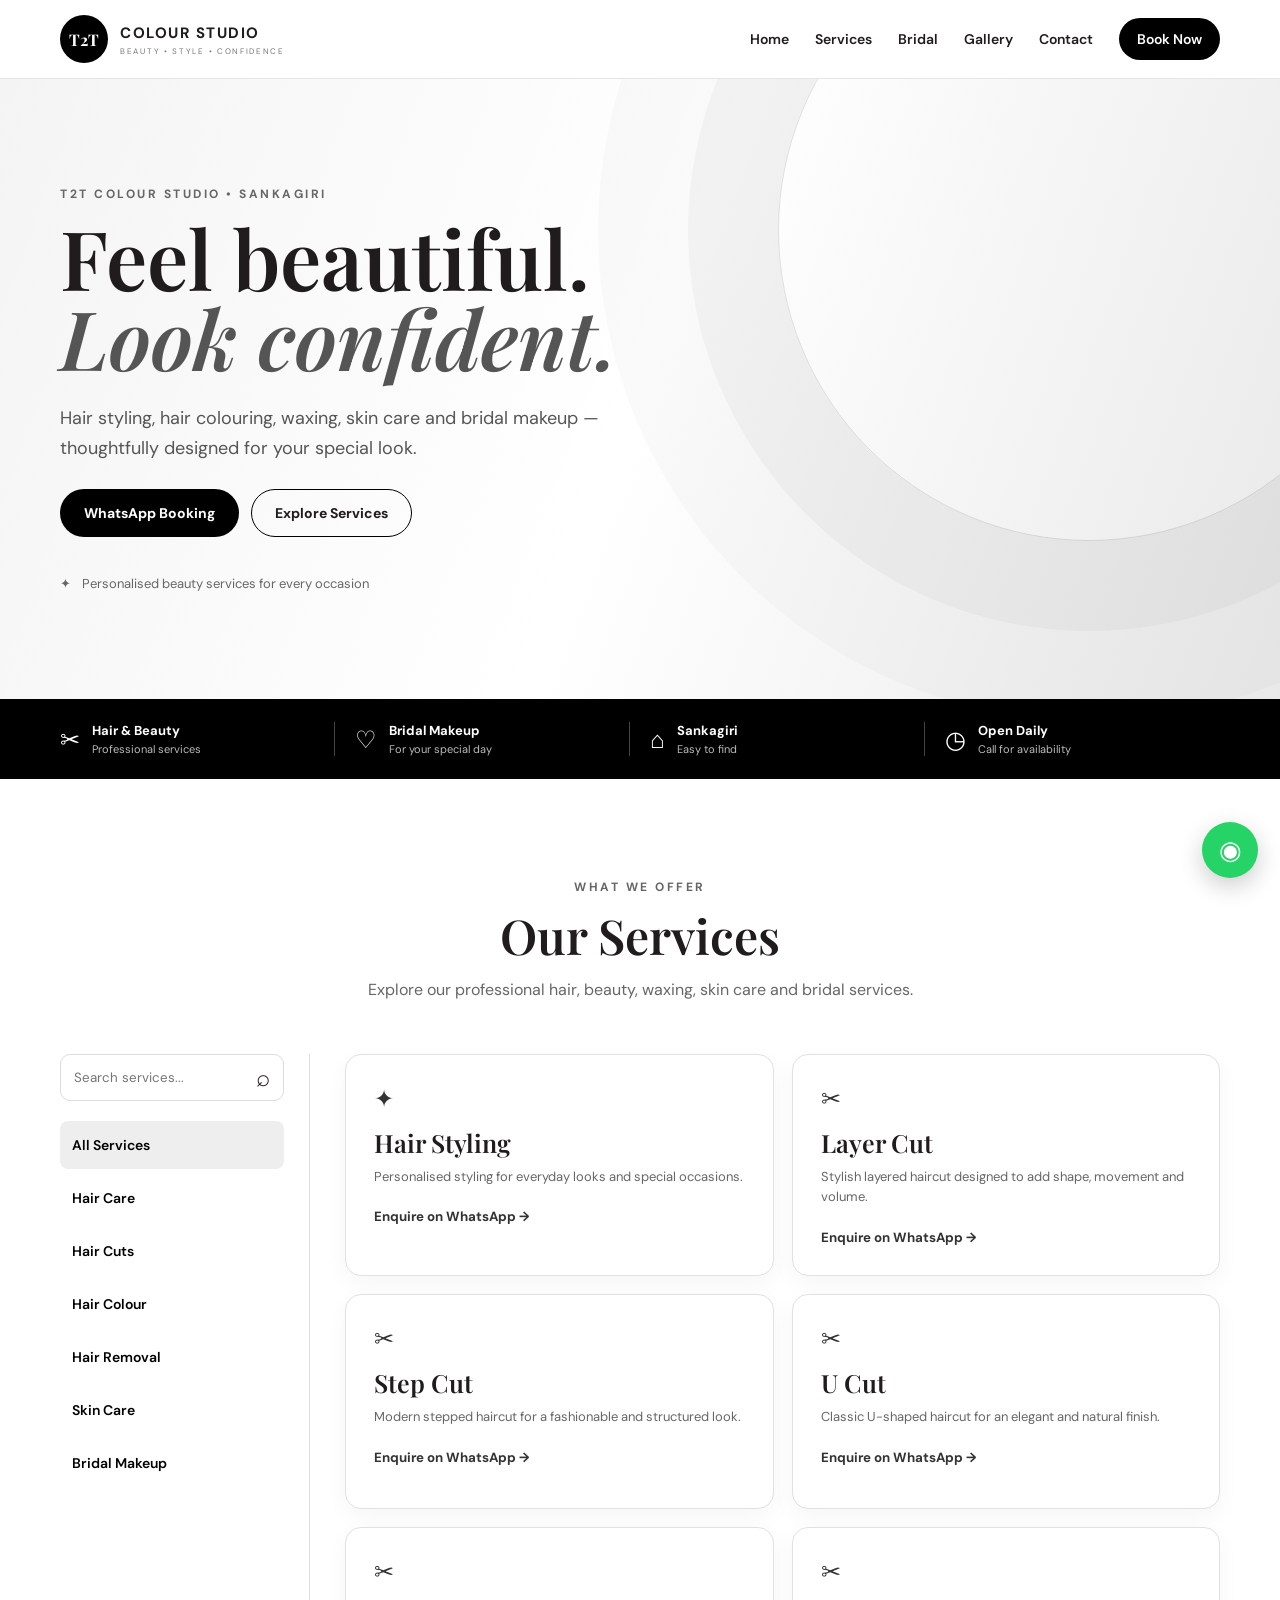
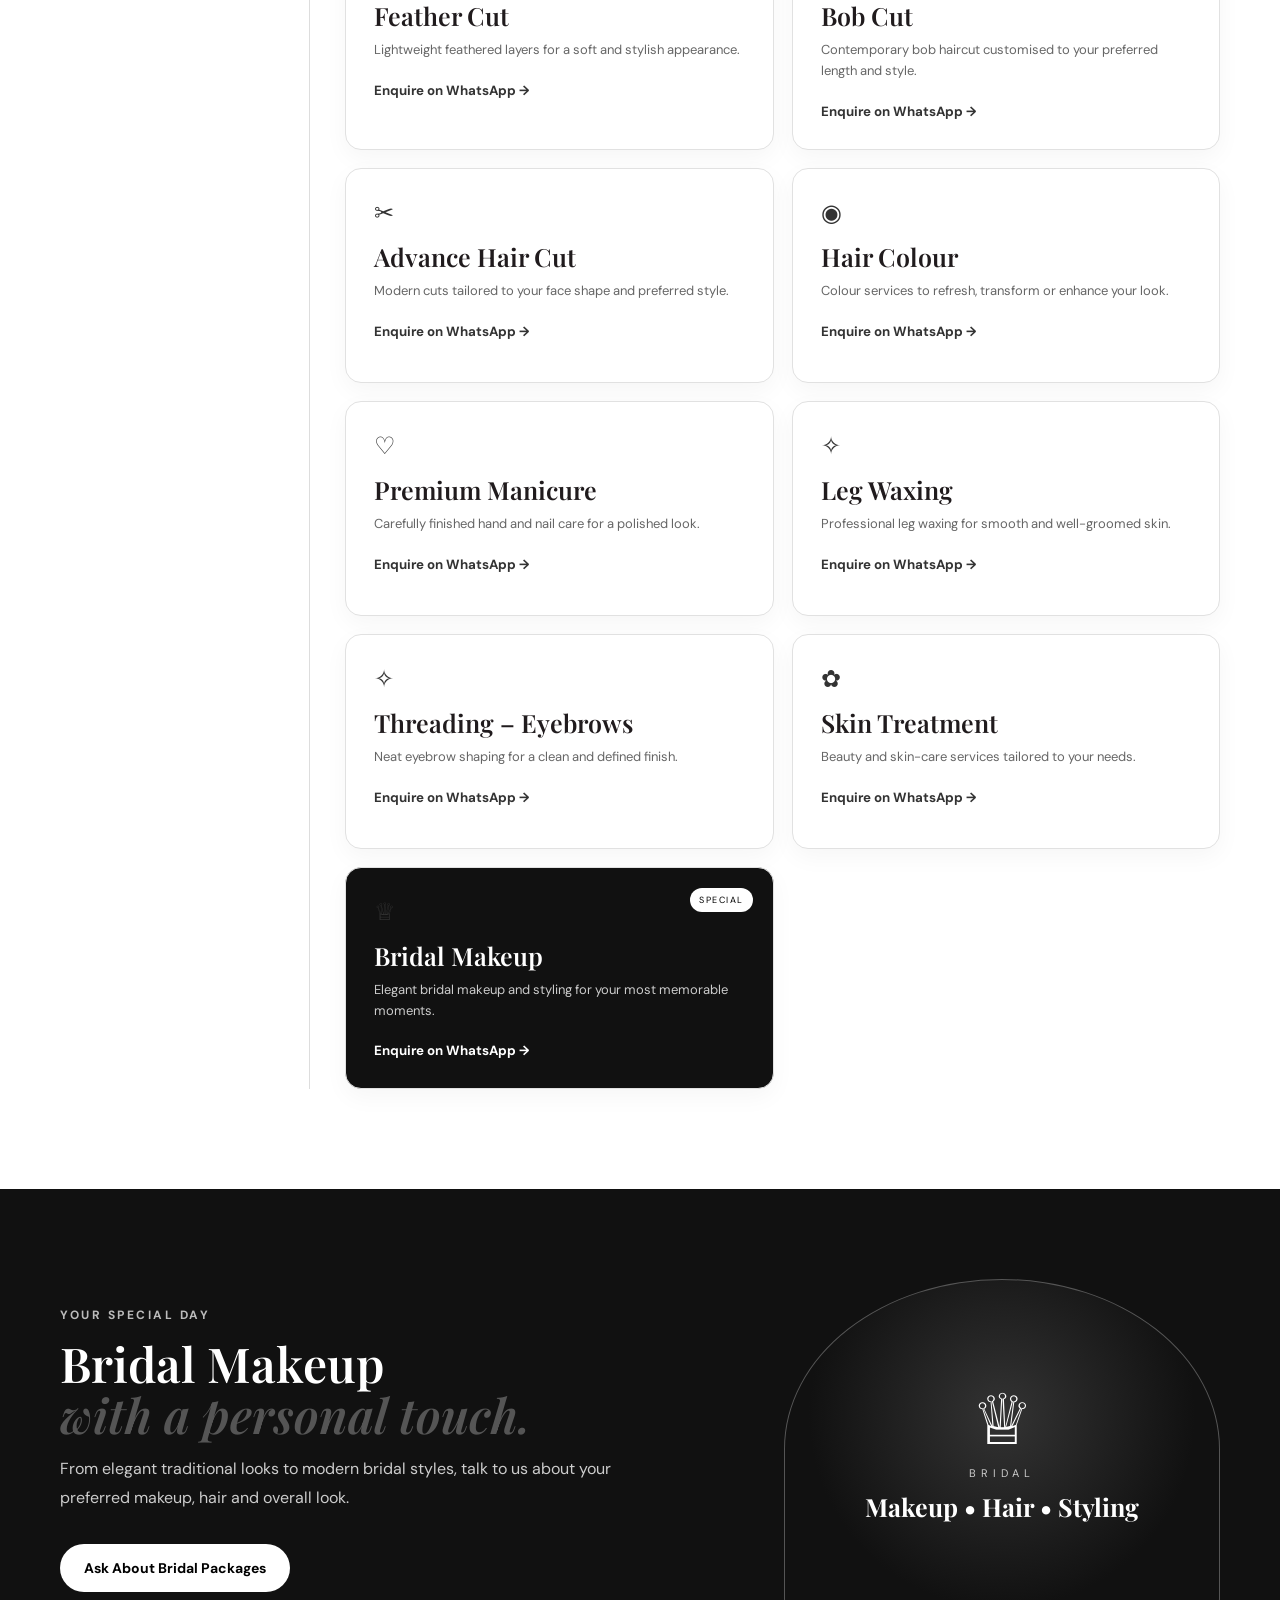
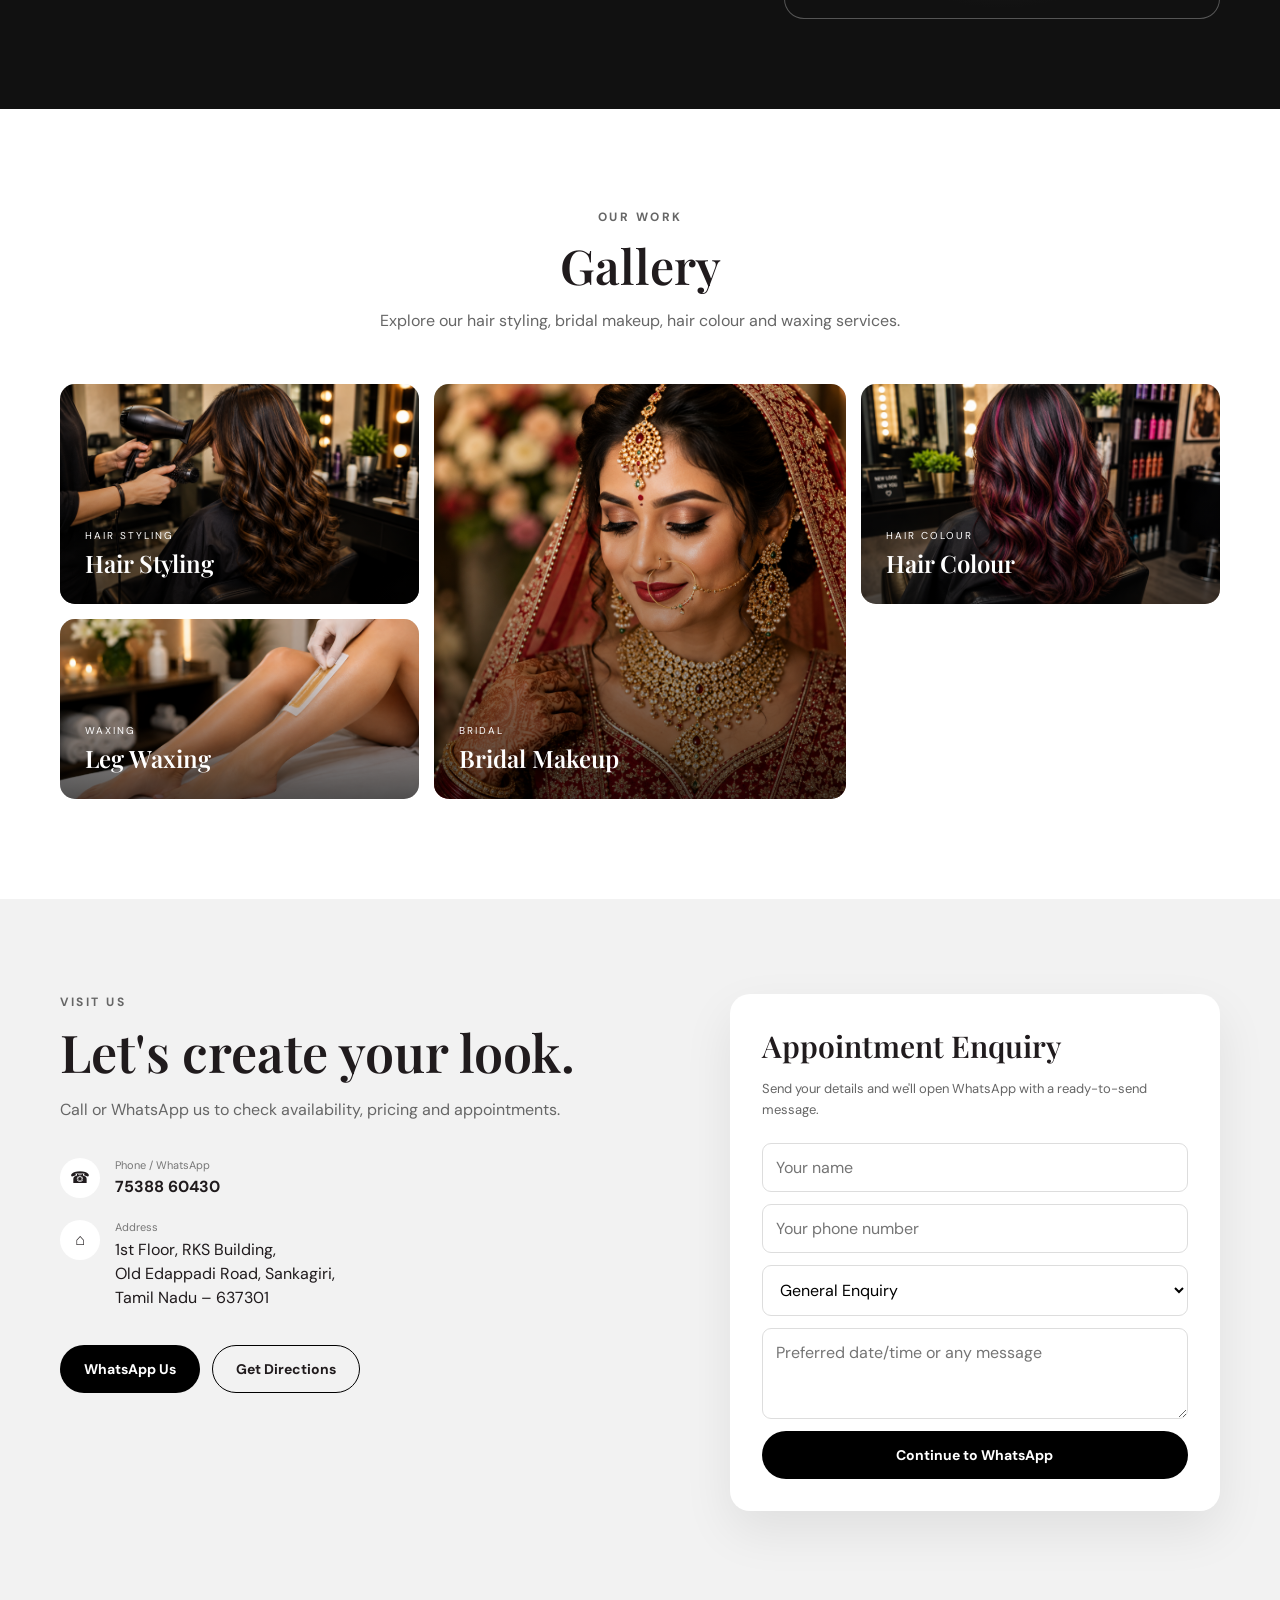
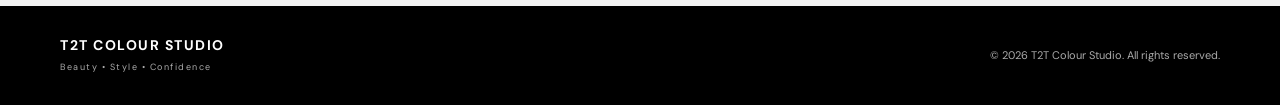
==== commit da955fd6: "Refactor index.html for improved semantics and clarity Updated meta tags for viewport and descriptio" ====
--- a/index.html
+++ b/index.html
@@ -3,60 +3,115 @@
 
 <head>
   <meta charset="UTF-8">
-  <meta name="viewport" content="width=device-width, initial-scale=1.0">
-
-  <meta name="description"
-    content="T2T Colour Studio - Hair styling, hair colour, beauty, waxing and bridal makeup services in Sankagiri.">
+
+  <meta
+    name="viewport"
+    content="width=device-width, initial-scale=1.0"
+  >
+
+  <meta
+    name="description"
+    content="T2T Colour Studio - Hair, beauty, hair colouring, waxing, bridal makeup and grooming services in Sankagiri."
+  >
 
   <title>T2T Colour Studio | Beauty & Bridal Studio</title>
 
   <link rel="preconnect" href="https://fonts.googleapis.com">
-  <link rel="preconnect" href="https://fonts.gstatic.com" crossorigin>
+
+  <link
+    rel="preconnect"
+    href="https://fonts.gstatic.com"
+    crossorigin
+  >
 
   <link
     href="https://fonts.googleapis.com/css2?family=DM+Sans:wght@400;500;600;700&family=Playfair+Display:wght@500;600;700&display=swap"
-    rel="stylesheet">
+    rel="stylesheet"
+  >
 
   <link rel="stylesheet" href="style.css">
 </head>
 
+
 <body>
 
+
+<!-- ================= HEADER ================= -->
+
 <header class="site-header">
+
   <div class="container nav-wrap">
 
     <a class="brand" href="#home">
-      <span class="brand-mark">T2T</span>
+
+      <span class="brand-mark">
+        T2T
+      </span>
 
       <span>
-        <strong>COLOUR STUDIO</strong>
-        <small>BEAUTY • STYLE • CONFIDENCE</small>
+
+        <strong>
+          COLOUR STUDIO
+        </strong>
+
+        <small>
+          BEAUTY • STYLE • CONFIDENCE
+        </small>
+
       </span>
+
     </a>
 
-    <button class="menu-btn"
+
+    <button
+      class="menu-btn"
       aria-label="Open menu"
-      onclick="toggleMenu()">☰</button>
+      onclick="toggleMenu()"
+    >
+      ☰
+    </button>
+
 
     <nav id="mainNav">
-      <a href="#home">Home</a>
-      <a href="#services">Services</a>
-      <a href="#bridal">Bridal</a>
-      <a href="#gallery">Gallery</a>
-      <a href="#contact">Contact</a>
-
-      <a class="nav-book"
+
+      <a href="#home">
+        Home
+      </a>
+
+      <a href="#services">
+        Services
+      </a>
+
+      <a href="#bridal">
+        Bridal
+      </a>
+
+      <a href="#gallery">
+        Gallery
+      </a>
+
+      <a href="#contact">
+        Contact
+      </a>
+
+      <a
+        class="nav-book"
         href="https://wa.me/917538860430?text=Hello%20T2T%20Colour%20Studio%2C%20I%20would%20like%20to%20book%20an%20appointment."
-        target="_blank">
+        target="_blank"
+      >
         Book Now
       </a>
+
     </nav>
 
   </div>
+
 </header>
 
 
+
 <main>
+
 
 <!-- ================= HERO ================= -->
 
@@ -70,107 +125,188 @@
       T2T COLOUR STUDIO • SANKAGIRI
     </p>
 
+
     <h1>
-      Feel beautiful.<br>
+      Feel beautiful.
+      <br>
       <em>Look confident.</em>
     </h1>
 
+
     <p class="hero-text">
-      Hair styling, colouring, skin care, waxing and bridal makeup —
-      thoughtfully designed for your special look.
+      Hair styling, hair colouring, waxing, skin care
+      and bridal makeup — thoughtfully designed for
+      your special look.
     </p>
 
+
     <div class="hero-actions">
 
-      <a class="btn primary"
+      <a
+        class="btn primary"
         href="https://wa.me/917538860430?text=Hello%20T2T%20Colour%20Studio%2C%20I%20would%20like%20to%20book%20an%20appointment."
-        target="_blank">
+        target="_blank"
+      >
         WhatsApp Booking
       </a>
 
-      <a class="btn secondary" href="#services">
+
+      <a
+        class="btn secondary"
+        href="#services"
+      >
         Explore Services
       </a>
 
     </div>
 
+
     <div class="hero-note">
-      <span>✦</span>
+
+      <span>
+        ✦
+      </span>
+
       Personalised beauty services for every occasion
+
     </div>
 
   </div>
+
 </section>
 
 
+
 <!-- ================= QUICK INFO ================= -->
 
 <section class="quick-info">
 
   <div class="container info-grid">
 
+
     <div>
-      <span class="info-icon">✂</span>
+
+      <span class="info-icon">
+        ✂
+      </span>
+
       <div>
-        <b>Hair & Beauty</b>
-        <small>Professional services</small>
+
+        <b>
+          Hair & Beauty
+        </b>
+
+        <small>
+          Professional services
+        </small>
+
       </div>
-    </div>
+
+    </div>
+
 
     <div>
-      <span class="info-icon">♡</span>
+
+      <span class="info-icon">
+        ♡
+      </span>
+
       <div>
-        <b>Bridal Makeup</b>
-        <small>For your special day</small>
+
+        <b>
+          Bridal Makeup
+        </b>
+
+        <small>
+          For your special day
+        </small>
+
       </div>
-    </div>
+
+    </div>
+
 
     <div>
-      <span class="info-icon">⌂</span>
+
+      <span class="info-icon">
+        ⌂
+      </span>
+
       <div>
-        <b>Sankagiri</b>
-        <small>Easy to find</small>
+
+        <b>
+          Sankagiri
+        </b>
+
+        <small>
+          Easy to find
+        </small>
+
       </div>
-    </div>
+
+    </div>
+
 
     <div>
-      <span class="info-icon">◷</span>
+
+      <span class="info-icon">
+        ◷
+      </span>
+
       <div>
-        <b>Open Daily</b>
-        <small>Call for availability</small>
+
+        <b>
+          Open Daily
+        </b>
+
+        <small>
+          Call for availability
+        </small>
+
       </div>
-    </div>
+
+    </div>
+
 
   </div>
 
 </section>
 
 
+
 <!-- ================= SERVICES ================= -->
 
 <section id="services" class="section">
 
   <div class="container">
 
+
     <div class="section-heading">
 
-      <p class="eyebrow">WHAT WE OFFER</p>
-
-      <h2>Our Services</h2>
+      <p class="eyebrow">
+        WHAT WE OFFER
+      </p>
+
+      <h2>
+        Our Services
+      </h2>
 
       <p>
-        Choose a service and contact us for current pricing
-        and appointment availability.
+        Explore our professional hair, beauty, waxing,
+        skin care and bridal services.
       </p>
 
     </div>
 
 
+
     <div class="service-layout">
 
+
       <!-- SIDEBAR -->
 
       <aside class="service-sidebar">
+
 
         <div class="search-box">
 
@@ -178,274 +314,484 @@
             id="serviceSearch"
             type="search"
             placeholder="Search services..."
-            oninput="filterServices()">
-
-          <span>⌕</span>
+            oninput="filterServices()"
+          >
+
+          <span>
+            ⌕
+          </span>
 
         </div>
+
 
         <button
           class="category active"
           data-category="all"
-          onclick="selectCategory('all', this)">
+          onclick="selectCategory('all', this)"
+        >
           All Services
         </button>
+
 
         <button
           class="category"
           data-category="hair"
-          onclick="selectCategory('hair', this)">
+          onclick="selectCategory('hair', this)"
+        >
           Hair Care
         </button>
+
+
+        <button
+          class="category"
+          data-category="cut"
+          onclick="selectCategory('cut', this)"
+        >
+          Hair Cuts
+        </button>
+
+
+        <button
+          class="category"
+          data-category="colour"
+          onclick="selectCategory('colour', this)"
+        >
+          Hair Colour
+        </button>
+
 
         <button
           class="category"
           data-category="removal"
-          onclick="selectCategory('removal', this)">
+          onclick="selectCategory('removal', this)"
+        >
           Hair Removal
         </button>
+
 
         <button
           class="category"
           data-category="skin"
-          onclick="selectCategory('skin', this)">
+          onclick="selectCategory('skin', this)"
+        >
           Skin Care
         </button>
+
 
         <button
           class="category"
           data-category="bridal"
-          onclick="selectCategory('bridal', this)">
+          onclick="selectCategory('bridal', this)"
+        >
           Bridal Makeup
         </button>
 
+
       </aside>
 
 
-      <!-- SERVICES -->
-
-      <div class="services-grid" id="servicesGrid">
-
-
-        <article class="service-card" data-category="hair">
-
-          <div class="card-icon">✦</div>
-
-          <h3>Hair Styling</h3>
+
+      <!-- SERVICES GRID -->
+
+      <div
+        class="services-grid"
+        id="servicesGrid"
+      >
+
+
+        <!-- HAIR STYLING -->
+
+        <article
+          class="service-card"
+          data-category="hair"
+        >
+
+          <div class="card-icon">
+            ✦
+          </div>
+
+          <h3>
+            Hair Styling
+          </h3>
 
           <p>
             Personalised styling for everyday looks
             and special occasions.
           </p>
 
-          <button onclick="bookService('Hair Styling')">
+          <button
+            onclick="bookService('Hair Styling')"
+          >
             Enquire on WhatsApp →
           </button>
 
         </article>
 
 
-        <article class="service-card" data-category="hair">
-
-          <div class="card-icon">✂</div>
-
-          <h3>Advance Hair Cut</h3>
+
+        <!-- LAYER CUT -->
+
+        <article
+          class="service-card"
+          data-category="cut"
+        >
+
+          <div class="card-icon">
+            ✂
+          </div>
+
+          <h3>
+            Layer Cut
+          </h3>
+
+          <p>
+            Stylish layered haircut designed to add
+            shape, movement and volume.
+          </p>
+
+          <button
+            onclick="bookService('Layer Cut')"
+          >
+            Enquire on WhatsApp →
+          </button>
+
+        </article>
+
+
+
+        <!-- STEP CUT -->
+
+        <article
+          class="service-card"
+          data-category="cut"
+        >
+
+          <div class="card-icon">
+            ✂
+          </div>
+
+          <h3>
+            Step Cut
+          </h3>
+
+          <p>
+            Modern stepped haircut for a fashionable
+            and structured look.
+          </p>
+
+          <button
+            onclick="bookService('Step Cut')"
+          >
+            Enquire on WhatsApp →
+          </button>
+
+        </article>
+
+
+
+        <!-- U CUT -->
+
+        <article
+          class="service-card"
+          data-category="cut"
+        >
+
+          <div class="card-icon">
+            ✂
+          </div>
+
+          <h3>
+            U Cut
+          </h3>
+
+          <p>
+            Classic U-shaped haircut for an elegant
+            and natural finish.
+          </p>
+
+          <button
+            onclick="bookService('U Cut')"
+          >
+            Enquire on WhatsApp →
+          </button>
+
+        </article>
+
+
+
+        <!-- FEATHER CUT -->
+
+        <article
+          class="service-card"
+          data-category="cut"
+        >
+
+          <div class="card-icon">
+            ✂
+          </div>
+
+          <h3>
+            Feather Cut
+          </h3>
+
+          <p>
+            Lightweight feathered layers for a soft
+            and stylish appearance.
+          </p>
+
+          <button
+            onclick="bookService('Feather Cut')"
+          >
+            Enquire on WhatsApp →
+          </button>
+
+        </article>
+
+
+
+        <!-- BOB CUT -->
+
+        <article
+          class="service-card"
+          data-category="cut"
+        >
+
+          <div class="card-icon">
+            ✂
+          </div>
+
+          <h3>
+            Bob Cut
+          </h3>
+
+          <p>
+            Contemporary bob haircut customised to
+            your preferred length and style.
+          </p>
+
+          <button
+            onclick="bookService('Bob Cut')"
+          >
+            Enquire on WhatsApp →
+          </button>
+
+        </article>
+
+
+
+        <!-- ADVANCE HAIR CUT -->
+
+        <article
+          class="service-card"
+          data-category="cut"
+        >
+
+          <div class="card-icon">
+            ✂
+          </div>
+
+          <h3>
+            Advance Hair Cut
+          </h3>
 
           <p>
             Modern cuts tailored to your face shape
             and preferred style.
           </p>
 
-          <button onclick="bookService('Advance Hair Cut')">
+          <button
+            onclick="bookService('Advance Hair Cut')"
+          >
             Enquire on WhatsApp →
           </button>
 
         </article>
 
 
-        <article class="service-card" data-category="hair">
-
-          <div class="card-icon">✂</div>
-
-          <h3>Layer Cut</h3>
-
-          <p>
-            Stylish layered haircut designed to add
-            shape, movement and volume.
-          </p>
-
-          <button onclick="bookService('Layer Cut')">
-            Enquire on WhatsApp →
-          </button>
-
-        </article>
-
-
-        <article class="service-card" data-category="hair">
-
-          <div class="card-icon">✦</div>
-
-          <h3>Bob Cut</h3>
-
-          <p>
-            Modern and elegant bob styles customised
-            to your preferred look.
-          </p>
-
-          <button onclick="bookService('Bob Cut')">
-            Enquire on WhatsApp →
-          </button>
-
-        </article>
-
-
-        <article class="service-card" data-category="hair">
-
-          <div class="card-icon">✧</div>
-
-          <h3>U Cut</h3>
-
-          <p>
-            Classic U-shaped haircut for a soft
-            and graceful finish.
-          </p>
-
-          <button onclick="bookService('U Cut')">
-            Enquire on WhatsApp →
-          </button>
-
-        </article>
-
-
-        <article class="service-card" data-category="hair">
-
-          <div class="card-icon">✧</div>
-
-          <h3>V Cut</h3>
-
-          <p>
-            Stylish V-shaped haircut that creates
-            a defined hair silhouette.
-          </p>
-
-          <button onclick="bookService('V Cut')">
-            Enquire on WhatsApp →
-          </button>
-
-        </article>
-
-
-        <article class="service-card" data-category="hair">
-
-          <div class="card-icon">◉</div>
-
-          <h3>Hair Colour</h3>
+
+        <!-- HAIR COLOUR -->
+
+        <article
+          class="service-card"
+          data-category="colour"
+        >
+
+          <div class="card-icon">
+            ◉
+          </div>
+
+          <h3>
+            Hair Colour
+          </h3>
 
           <p>
             Colour services to refresh, transform
             or enhance your look.
           </p>
 
-          <button onclick="bookService('Hair Colour')">
+          <button
+            onclick="bookService('Hair Colour')"
+          >
             Enquire on WhatsApp →
           </button>
 
         </article>
 
 
-        <article class="service-card" data-category="hair">
-
-          <div class="card-icon">✦</div>
-
-          <h3>Hair Smoothening</h3>
+
+        <!-- PREMIUM MANICURE -->
+
+        <article
+          class="service-card"
+          data-category="hair"
+        >
+
+          <div class="card-icon">
+            ♡
+          </div>
+
+          <h3>
+            Premium Manicure
+          </h3>
 
           <p>
-            Professional hair care for smoother
-            and more manageable hair.
+            Carefully finished hand and nail care
+            for a polished look.
           </p>
 
-          <button onclick="bookService('Hair Smoothening')">
+          <button
+            onclick="bookService('Premium Manicure')"
+          >
             Enquire on WhatsApp →
           </button>
 
         </article>
 
 
-        <article class="service-card" data-category="removal">
-
-          <div class="card-icon">✧</div>
-
-          <h3>Leg Wax</h3>
+
+        <!-- LEG WAXING -->
+
+        <article
+          class="service-card"
+          data-category="removal"
+        >
+
+          <div class="card-icon">
+            ✧
+          </div>
+
+          <h3>
+            Leg Waxing
+          </h3>
 
           <p>
-            Professional leg waxing for smooth
-            and clean-looking skin.
+            Professional leg waxing for smooth and
+            well-groomed skin.
           </p>
 
-          <button onclick="bookService('Leg Wax')">
+          <button
+            onclick="bookService('Leg Waxing')"
+          >
             Enquire on WhatsApp →
           </button>
 
         </article>
 
 
-        <article class="service-card" data-category="removal">
-
-          <div class="card-icon">✧</div>
-
-          <h3>Threading – Eyebrows</h3>
+
+        <!-- THREADING -->
+
+        <article
+          class="service-card"
+          data-category="removal"
+        >
+
+          <div class="card-icon">
+            ✧
+          </div>
+
+          <h3>
+            Threading – Eyebrows
+          </h3>
 
           <p>
-            Neat eyebrow shaping for a clean
-            and defined finish.
+            Neat eyebrow shaping for a clean and
+            defined finish.
           </p>
 
-          <button onclick="bookService('Threading - Eyebrows')">
+          <button
+            onclick="bookService('Threading - Eyebrows')"
+          >
             Enquire on WhatsApp →
           </button>
 
         </article>
 
 
-        <article class="service-card" data-category="skin">
-
-          <div class="card-icon">✿</div>
-
-          <h3>Skin Treatment</h3>
+
+        <!-- SKIN -->
+
+        <article
+          class="service-card"
+          data-category="skin"
+        >
+
+          <div class="card-icon">
+            ✿
+          </div>
+
+          <h3>
+            Skin Treatment
+          </h3>
 
           <p>
             Beauty and skin-care services tailored
             to your needs.
           </p>
 
-          <button onclick="bookService('Skin Treatment')">
+          <button
+            onclick="bookService('Skin Treatment')"
+          >
             Enquire on WhatsApp →
           </button>
 
         </article>
 
 
+
+        <!-- BRIDAL -->
+
         <article
           class="service-card featured"
-          data-category="bridal">
-
-          <div class="card-icon">♕</div>
-
-          <span class="tag">SPECIAL</span>
-
-          <h3>Bridal Makeup</h3>
+          data-category="bridal"
+        >
+
+          <div class="card-icon">
+            ♕
+          </div>
+
+          <span class="tag">
+            SPECIAL
+          </span>
+
+          <h3>
+            Bridal Makeup
+          </h3>
 
           <p>
             Elegant bridal makeup and styling for
             your most memorable moments.
           </p>
 
-          <button onclick="bookService('Bridal Makeup')">
+          <button
+            onclick="bookService('Bridal Makeup')"
+          >
             Enquire on WhatsApp →
           </button>
 
         </article>
 
+
       </div>
 
     </div>
@@ -455,11 +801,16 @@
 </section>
 
 
+
 <!-- ================= BRIDAL ================= -->
 
-<section id="bridal" class="bridal-section">
+<section
+  id="bridal"
+  class="bridal-section"
+>
 
   <div class="container bridal-inner">
+
 
     <div>
 
@@ -467,23 +818,29 @@
         YOUR SPECIAL DAY
       </p>
 
+
       <h2>
-        Bridal Makeup<br>
-        <em>with a personal touch.</em>
+        Bridal Makeup
+        <br>
+        <em>
+          with a personal touch.
+        </em>
       </h2>
 
+
       <p>
-        From elegant traditional looks to modern bridal styles,
-        talk to us about your preferred makeup, hair and overall look.
+        From elegant traditional looks to modern
+        bridal styles, talk to us about your preferred
+        makeup, hair and overall look.
       </p>
+
 
       <a
         class="btn light"
         href="https://wa.me/917538860430?text=Hello%20T2T%20Colour%20Studio%2C%20I%20am%20interested%20in%20Bridal%20Makeup."
-        target="_blank">
-
+        target="_blank"
+      >
         Ask About Bridal Packages
-
       </a>
 
     </div>
@@ -491,9 +848,13 @@
 
     <div class="bridal-art">
 
-      <div class="ring">♕</div>
-
-      <span>BRIDAL</span>
+      <div class="ring">
+        ♕
+      </div>
+
+      <span>
+        BRIDAL
+      </span>
 
       <strong>
         Makeup • Hair • Styling
@@ -501,30 +862,42 @@
 
     </div>
 
+
   </div>
 
 </section>
 
 
+
 <!-- ================= GALLERY ================= -->
 
-<section id="gallery" class="section gallery-section">
+<section
+  id="gallery"
+  class="section gallery-section"
+>
 
   <div class="container">
 
+
     <div class="section-heading">
 
-      <p class="eyebrow">OUR WORK</p>
-
-      <h2>Gallery</h2>
+      <p class="eyebrow">
+        OUR WORK
+      </p>
+
+      <h2>
+        Gallery
+      </h2>
 
       <p>
-        Explore our hair, bridal, colour and waxing services.
+        Explore our hair styling, bridal makeup,
+        hair colour and waxing services.
       </p>
 
     </div>
 
 
+
     <div class="gallery-grid">
 
 
@@ -533,60 +906,84 @@
       <div class="gallery-placeholder">
 
         <img
-          src="images/hair-styling-ai.png"
-          alt="AI Hair Styling at T2T Colour Studio">
-
-        <span>HAIR STYLING</span>
-
-        <b>Hair Styling</b>
+          src="hair-styling-ai.png"
+          alt="AI Hair Styling at T2T Colour Studio"
+        >
+
+        <span>
+          HAIR STYLING
+        </span>
+
+        <b>
+          Hair Styling
+        </b>
 
       </div>
 
 
-      <!-- BRIDAL -->
+
+      <!-- BRIDAL MAKEUP -->
 
       <div class="gallery-placeholder tall">
 
         <img
-          src="images/bridal-makeup-ai.png"
-          alt="AI Bridal Makeup at T2T Colour Studio">
-
-        <span>BRIDAL</span>
-
-        <b>Bridal Makeup</b>
+          src="bridal-makeup-ai.png"
+          alt="AI Bridal Makeup at T2T Colour Studio"
+        >
+
+        <span>
+          BRIDAL
+        </span>
+
+        <b>
+          Bridal Makeup
+        </b>
 
       </div>
 
 
+
       <!-- HAIR COLOUR -->
 
       <div class="gallery-placeholder">
 
         <img
-          src="images/hair-colour-ai.png"
-          alt="AI Hair Colour at T2T Colour Studio">
-
-        <span>HAIR COLOUR</span>
-
-        <b>Hair Colour</b>
+          src="hair-colour-ai.png"
+          alt="AI Hair Colour at T2T Colour Studio"
+        >
+
+        <span>
+          HAIR COLOUR
+        </span>
+
+        <b>
+          Hair Colour
+        </b>
 
       </div>
 
 
-      <!-- LEG WAX -->
+
+      <!-- LEG WAXING -->
 
       <div class="gallery-placeholder">
 
         <img
-          src="images/waxing-ai.png"
-          alt="AI Leg Waxing at T2T Colour Studio">
-
-        <span>WAXING</span>
-
-        <b>Leg Waxing</b>
+          src="leg-wax-ai.png"
+          alt="AI Leg Waxing at T2T Colour Studio"
+        >
+
+        <span>
+          WAXING
+        </span>
+
+        <b>
+          Leg Waxing
+        </b>
 
       </div>
 
+
     </div>
 
   </div>
@@ -594,9 +991,13 @@
 </section>
 
 
+
 <!-- ================= CONTACT ================= -->
 
-<section id="contact" class="contact-section">
+<section
+  id="contact"
+  class="contact-section"
+>
 
   <div class="container contact-grid">
 
@@ -607,9 +1008,11 @@
         VISIT US
       </p>
 
+
       <h2>
         Let's create your look.
       </h2>
+
 
       <p class="contact-lead">
         Call or WhatsApp us to check availability,
@@ -622,7 +1025,9 @@
 
         <div>
 
-          <span>☎</span>
+          <span>
+            ☎
+          </span>
 
           <div>
 
@@ -641,7 +1046,9 @@
 
         <div>
 
-          <span>⌂</span>
+          <span>
+            ⌂
+          </span>
 
           <div>
 
@@ -650,8 +1057,10 @@
             </small>
 
             <p>
-              1st Floor, RKS Building,<br>
-              Old Edappadi Road, Sankagiri,<br>
+              1st Floor, RKS Building,
+              <br>
+              Old Edappadi Road, Sankagiri,
+              <br>
               Tamil Nadu – 637301
             </p>
 
@@ -659,33 +1068,35 @@
 
         </div>
 
+
       </div>
 
 
       <div class="contact-actions">
+
 
         <a
           class="btn primary"
           href="https://wa.me/917538860430?text=Hello%20T2T%20Colour%20Studio%2C%20I%20would%20like%20to%20book%20an%20appointment."
-          target="_blank">
-
+          target="_blank"
+        >
           WhatsApp Us
-
         </a>
 
 
         <a
           class="btn outline"
           href="https://www.google.com/maps/search/?api=1&query=RKS+Building+Old+Edappadi+Road+Sankagiri+Tamil+Nadu+637301"
-          target="_blank">
-
+          target="_blank"
+        >
           Get Directions
-
         </a>
 
+
       </div>
 
     </div>
+
 
 
     <!-- APPOINTMENT FORM -->
@@ -695,6 +1106,7 @@
       <h3>
         Appointment Enquiry
       </h3>
+
 
       <p>
         Send your details and we'll open WhatsApp
@@ -704,34 +1116,79 @@
 
       <form onsubmit="sendEnquiry(event)">
 
+
         <input
           id="name"
           required
-          placeholder="Your name">
+          placeholder="Your name"
+        >
 
 
         <input
           id="phone"
           required
           type="tel"
-          placeholder="Your phone number">
+          placeholder="Your phone number"
+        >
 
 
         <select id="service">
 
-          <option>General Enquiry</option>
-          <option>Hair Styling</option>
-          <option>Advance Hair Cut</option>
-          <option>Layer Cut</option>
-          <option>Bob Cut</option>
-          <option>U Cut</option>
-          <option>V Cut</option>
-          <option>Hair Colour</option>
-          <option>Hair Smoothening</option>
-          <option>Leg Wax</option>
-          <option>Threading - Eyebrows</option>
-          <option>Skin Treatment</option>
-          <option>Bridal Makeup</option>
+          <option>
+            General Enquiry
+          </option>
+
+          <option>
+            Hair Styling
+          </option>
+
+          <option>
+            Layer Cut
+          </option>
+
+          <option>
+            Step Cut
+          </option>
+
+          <option>
+            U Cut
+          </option>
+
+          <option>
+            Feather Cut
+          </option>
+
+          <option>
+            Bob Cut
+          </option>
+
+          <option>
+            Advance Hair Cut
+          </option>
+
+          <option>
+            Hair Colour
+          </option>
+
+          <option>
+            Premium Manicure
+          </option>
+
+          <option>
+            Leg Waxing
+          </option>
+
+          <option>
+            Threading - Eyebrows
+          </option>
+
+          <option>
+            Skin Treatment
+          </option>
+
+          <option>
+            Bridal Makeup
+          </option>
 
         </select>
 
@@ -739,33 +1196,38 @@
         <textarea
           id="message"
           rows="3"
-          placeholder="Preferred date/time or any message"></textarea>
+          placeholder="Preferred date/time or any message"
+        ></textarea>
 
 
         <button
           class="btn primary full"
-          type="submit">
-
+          type="submit"
+        >
           Continue to WhatsApp
-
         </button>
 
+
       </form>
 
     </div>
 
+
   </div>
 
 </section>
 
+
 </main>
 
 
+
 <!-- ================= FOOTER ================= -->
 
 <footer>
 
   <div class="container footer-inner">
+
 
     <div>
 
@@ -779,31 +1241,36 @@
 
     </div>
 
+
     <p>
-      © <span id="year"></span>
+      ©
+      <span id="year"></span>
       T2T Colour Studio.
       All rights reserved.
     </p>
 
+
   </div>
 
 </footer>
 
 
-<!-- ================= WHATSAPP ================= -->
+
+<!-- ================= FLOATING WHATSAPP ================= -->
 
 <a
   class="floating-wa"
   href="https://wa.me/917538860430?text=Hello%20T2T%20Colour%20Studio%2C%20I%20would%20like%20to%20make%20an%20appointment."
   target="_blank"
-  aria-label="WhatsApp">
-
+  aria-label="WhatsApp"
+>
   ◉
-
 </a>
 
 
+
 <script src="script.js"></script>
 
 </body>
+
 </html>
--- a/style.css
+++ b/style.css
@@ -1,415 +1,841 @@
-*{box-sizing:border-box}
-html{scroll-behavior:smooth}
-body{margin:0;font-family:"DM Sans",sans-serif;color:#111;background:#fff}
-a{text-decoration:none;color:inherit}
-.container{width:min(1160px,92%);margin:auto}
+*{
+  box-sizing:border-box;
+}
+
+html{
+  scroll-behavior:smooth;
+}
+
+body{
+  margin:0;
+  font-family:"DM Sans",sans-serif;
+  color:#201b1d;
+  background:#fff;
+}
+
+a{
+  text-decoration:none;
+  color:inherit;
+}
+
+button,
+input,
+select,
+textarea{
+  font-family:inherit;
+}
+
+.container{
+  width:min(1160px,92%);
+  margin:auto;
+}
+
+
+/* ================= HEADER ================= */
 
 .site-header{
-position:sticky;top:0;z-index:20;
-background:rgba(255,255,255,.96);
-backdrop-filter:blur(12px);
-border-bottom:1px solid #ddd
-}
-.nav-wrap{height:78px;display:flex;align-items:center;justify-content:space-between}
-.brand{display:flex;gap:12px;align-items:center}
+  position:sticky;
+  top:0;
+  z-index:20;
+  background:rgba(255,255,255,.96);
+  backdrop-filter:blur(12px);
+  border-bottom:1px solid #e5e5e5;
+}
+
+.nav-wrap{
+  min-height:78px;
+  display:flex;
+  align-items:center;
+  justify-content:space-between;
+}
+
+.brand{
+  display:flex;
+  gap:12px;
+  align-items:center;
+}
+
 .brand-mark{
-width:48px;height:48px;border-radius:50%;
-display:grid;place-items:center;
-background:#000;color:#fff;
-font-family:"Playfair Display";font-weight:700
-}
-.brand strong{display:block;font-size:15px;letter-spacing:1.5px}
-.brand small{display:block;font-size:8px;letter-spacing:1.7px;color:#666;margin-top:3px}
-
-nav{display:flex;align-items:center;gap:26px;font-size:14px;font-weight:600}
-nav a{transition:.2s}
-nav a:hover{color:#666}
-.nav-book{background:#000;color:#fff;padding:12px 18px;border-radius:25px}
-.menu-btn{display:none;border:0;background:none;font-size:26px}
+  width:48px;
+  height:48px;
+  border-radius:50%;
+  display:grid;
+  place-items:center;
+  background:#000;
+  color:#fff;
+  font-family:"Playfair Display",serif;
+  font-weight:700;
+}
+
+.brand strong{
+  display:block;
+  font-size:15px;
+  letter-spacing:1.5px;
+}
+
+.brand small{
+  display:block;
+  font-size:8px;
+  letter-spacing:1.7px;
+  color:#777;
+  margin-top:3px;
+}
+
+nav{
+  display:flex;
+  align-items:center;
+  gap:26px;
+  font-size:14px;
+  font-weight:600;
+}
+
+nav a{
+  transition:.2s;
+}
+
+nav a:hover{
+  color:#777;
+}
+
+.nav-book{
+  background:#000;
+  color:#fff;
+  padding:12px 18px;
+  border-radius:25px;
+}
+
+.menu-btn{
+  display:none;
+  border:0;
+  background:none;
+  font-size:26px;
+  cursor:pointer;
+}
+
+
+/* ================= HERO ================= */
 
 .hero{
-min-height:620px;
-display:flex;
-align-items:center;
-position:relative;
-overflow:hidden;
-background:#000;
-color:#fff
-}
+  min-height:620px;
+  display:flex;
+  align-items:center;
+  position:relative;
+  overflow:hidden;
+  background:
+    linear-gradient(
+      110deg,
+      #f4f4f4 0%,
+      #ffffff 50%,
+      #e9e9e9 100%
+    );
+}
+
 .hero:after{
-content:"";
-position:absolute;
-right:-120px;top:-160px;
-width:620px;height:620px;
-border-radius:50%;
-border:1px solid rgba(255,255,255,.25);
-box-shadow:0 0 0 90px rgba(255,255,255,.04),
-0 0 0 180px rgba(255,255,255,.03)
-}
-.hero-content{position:relative;z-index:2;padding:90px 0}
+  content:"";
+  position:absolute;
+  right:-120px;
+  top:-160px;
+  width:620px;
+  height:620px;
+  border-radius:50%;
+  border:1px solid rgba(0,0,0,.12);
+  box-shadow:
+    0 0 0 90px rgba(0,0,0,.03),
+    0 0 0 180px rgba(0,0,0,.02);
+}
+
+.hero-content{
+  position:relative;
+  z-index:2;
+  padding:90px 0;
+}
+
 .eyebrow{
-font-size:12px;font-weight:700;
-letter-spacing:2.5px;color:#aaa;margin:0 0 15px
-}
+  font-size:12px;
+  font-weight:700;
+  letter-spacing:2.5px;
+  color:#666;
+  margin:0 0 15px;
+}
+
 .hero h1{
-font:600 clamp(48px,7vw,82px)/.98 "Playfair Display",serif;
-margin:0;max-width:720px
-}
-.hero h1 em,h2 em{font-style:italic;color:#ccc}
+  font:
+    600 clamp(48px,7vw,82px)/.98
+    "Playfair Display",serif;
+  margin:0;
+  max-width:720px;
+}
+
+.hero h1 em,
+h2 em{
+  font-style:italic;
+  color:#555;
+}
+
 .hero-text{
-font-size:18px;line-height:1.7;
-max-width:580px;color:#ccc;margin:25px 0
-}
-.hero-actions,.contact-actions{display:flex;gap:12px;flex-wrap:wrap}
+  font-size:18px;
+  line-height:1.7;
+  max-width:580px;
+  color:#555;
+  margin:25px 0;
+}
+
+.hero-actions,
+.contact-actions{
+  display:flex;
+  gap:12px;
+  flex-wrap:wrap;
+}
 
 .btn{
-display:inline-flex;
-justify-content:center;
-align-items:center;
-border-radius:30px;
-padding:14px 23px;
-font-weight:700;
-font-size:14px;
-border:1px solid transparent;
-cursor:pointer
-}
-.btn.primary{background:#fff;color:#000}
-.btn.secondary,.btn.outline{
-border-color:#fff;
-background:transparent;
-color:#fff
-}
-.btn.light{background:#fff;color:#000;margin-top:15px}
-.hero-note{margin-top:38px;font-size:13px;color:#aaa}
-.hero-note span{margin-right:8px}
-
-.quick-info{background:#111;color:#fff}
+  display:inline-flex;
+  justify-content:center;
+  align-items:center;
+  border-radius:30px;
+  padding:14px 23px;
+  font-weight:700;
+  font-size:14px;
+  border:1px solid transparent;
+  cursor:pointer;
+}
+
+.btn.primary{
+  background:#000;
+  color:#fff;
+}
+
+.btn.secondary,
+.btn.outline{
+  border-color:#000;
+  background:transparent;
+}
+
+.btn.light{
+  background:#fff;
+  color:#000;
+  margin-top:15px;
+}
+
+.hero-note{
+  margin-top:38px;
+  font-size:13px;
+  color:#666;
+}
+
+.hero-note span{
+  margin-right:8px;
+}
+
+
+/* ================= QUICK INFO ================= */
+
+.quick-info{
+  background:#000;
+  color:#fff;
+}
+
 .info-grid{
-display:grid;
-grid-template-columns:repeat(4,1fr);
-gap:20px;padding:23px 0
-}
+  display:grid;
+  grid-template-columns:repeat(4,1fr);
+  gap:20px;
+  padding:23px 0;
+}
+
 .info-grid>div{
-display:flex;gap:12px;align-items:center;
-border-right:1px solid #444
-}
-.info-grid>div:last-child{border:0}
-.info-icon{font-size:24px;color:#fff}
-.info-grid b,.info-grid small{display:block}
-.info-grid b{font-size:13px}
-.info-grid small{font-size:11px;color:#aaa;margin-top:3px}
-
-.section{padding:100px 0;background:#fff}
+  display:flex;
+  gap:12px;
+  align-items:center;
+  border-right:1px solid #444;
+}
+
+.info-grid>div:last-child{
+  border:0;
+}
+
+.info-icon{
+  font-size:24px;
+  color:#fff;
+}
+
+.info-grid b,
+.info-grid small{
+  display:block;
+}
+
+.info-grid b{
+  font-size:13px;
+}
+
+.info-grid small{
+  font-size:11px;
+  color:#bbb;
+  margin-top:3px;
+}
+
+
+/* ================= GENERAL SECTIONS ================= */
+
+.section{
+  padding:100px 0;
+}
+
 .section-heading{
-text-align:center;max-width:650px;margin:0 auto 50px
-}
-.section-heading h2,.contact-section h2,.bridal-section h2{
-font:600 48px/1.05 "Playfair Display",serif;
-margin:0 0 15px
-}
-.section-heading>p:last-child{color:#666;line-height:1.7}
+  text-align:center;
+  max-width:650px;
+  margin:0 auto 50px;
+}
+
+.section-heading h2,
+.contact-section h2,
+.bridal-section h2{
+  font:
+    600 48px/1.05
+    "Playfair Display",serif;
+  margin:0 0 15px;
+}
+
+.section-heading>p:last-child{
+  color:#666;
+  line-height:1.7;
+}
+
+
+/* ================= SERVICES ================= */
 
 .service-layout{
-display:grid;
-grid-template-columns:250px 1fr;
-gap:35px
-}
+  display:grid;
+  grid-template-columns:250px 1fr;
+  gap:35px;
+}
+
 .service-sidebar{
-border-right:1px solid #ddd;
-padding-right:25px
-}
+  border-right:1px solid #ddd;
+  padding-right:25px;
+}
+
 .search-box{
-display:flex;
-align-items:center;
-border:1px solid #ccc;
-border-radius:10px;
-padding:0 13px;
-margin-bottom:20px;
-background:#fff
-}
+  display:flex;
+  align-items:center;
+  border:1px solid #ddd;
+  border-radius:10px;
+  padding:0 13px;
+  margin-bottom:20px;
+  background:#fff;
+}
+
 .search-box input{
-border:0;outline:0;width:100%;
-padding:14px 0;background:transparent
-}
-.search-box span{font-size:24px}
+  border:0;
+  outline:0;
+  width:100%;
+  padding:14px 0;
+  background:transparent;
+}
+
+.search-box span{
+  font-size:24px;
+}
 
 .category{
-display:block;width:100%;
-text-align:left;border:0;
-background:transparent;
-padding:15px 12px;
-border-radius:8px;
-font-size:14px;font-weight:600;
-cursor:pointer;margin-bottom:5px
-}
-.category:hover,.category.active{
-background:#000;color:#fff
+  display:block;
+  width:100%;
+  text-align:left;
+  border:0;
+  background:transparent;
+  padding:15px 12px;
+  border-radius:8px;
+  font-size:14px;
+  font-weight:600;
+  cursor:pointer;
+  margin-bottom:5px;
+}
+
+.category:hover,
+.category.active{
+  background:#eee;
+  color:#000;
 }
 
 .services-grid{
-display:grid;
-grid-template-columns:repeat(2,1fr);
-gap:18px
-}
+  display:grid;
+  grid-template-columns:repeat(2,1fr);
+  gap:18px;
+}
+
 .service-card{
-background:#fff;
-border:1px solid #ddd;
-border-radius:16px;
-padding:28px;
-position:relative;
-min-height:215px;
-box-shadow:0 8px 25px rgba(0,0,0,.06)
-}
+  background:#fff;
+  border:1px solid #e1e1e1;
+  border-radius:16px;
+  padding:28px;
+  position:relative;
+  min-height:215px;
+  box-shadow:0 8px 25px rgba(0,0,0,.04);
+}
+
 .service-card:hover{
-transform:translateY(-3px);
-box-shadow:0 15px 30px rgba(0,0,0,.12);
-transition:.2s
-}
-.service-card .card-icon{font-size:24px;color:#111}
+  transform:translateY(-3px);
+  box-shadow:0 15px 30px rgba(0,0,0,.08);
+  transition:.2s;
+}
+
+.service-card .card-icon{
+  font-size:24px;
+  color:#333;
+}
+
 .service-card h3{
-font:600 25px "Playfair Display";
-margin:12px 0 8px
-}
+  font:
+    600 25px
+    "Playfair Display",serif;
+  margin:12px 0 8px;
+}
+
 .service-card p{
-color:#666;font-size:13px;
-line-height:1.6;margin:0 0 18px
-}
+  color:#666;
+  font-size:13px;
+  line-height:1.6;
+  margin:0 0 18px;
+}
+
 .service-card button{
-border:0;background:none;
-padding:0;color:#111;
-font-weight:700;cursor:pointer
-}
+  border:0;
+  background:none;
+  padding:0;
+  color:#333;
+  font-weight:700;
+  cursor:pointer;
+}
+
 .service-card.featured{
-background:#000;color:#fff
-}
-.service-card.featured p{color:#ccc}
-.service-card.featured button{color:#fff}
+  background:#111;
+  color:#fff;
+}
+
+.service-card.featured p{
+  color:#ccc;
+}
+
+.service-card.featured button{
+  color:#fff;
+}
+
 .tag{
-position:absolute;right:20px;top:20px;
-font-size:9px;letter-spacing:1.5px;
-background:#000;color:#fff;
-padding:6px 9px;border-radius:20px
-}
+  position:absolute;
+  right:20px;
+  top:20px;
+  font-size:9px;
+  letter-spacing:1.5px;
+  background:#fff;
+  color:#000;
+  padding:6px 9px;
+  border-radius:20px;
+}
+
+
+/* ================= BRIDAL ================= */
 
 .bridal-section{
-padding:90px 0;
-background:#000;
-color:#fff;
-overflow:hidden
-}
+  padding:90px 0;
+  background:#111;
+  color:#fff;
+  overflow:hidden;
+}
+
 .bridal-inner{
-display:grid;
-grid-template-columns:1.2fr .8fr;
-align-items:center;
-gap:70px
-}
+  display:grid;
+  grid-template-columns:1.2fr .8fr;
+  align-items:center;
+  gap:70px;
+}
+
+.bridal-section .eyebrow{
+  color:#bbb;
+}
+
 .bridal-section p:not(.eyebrow){
-color:#ccc;
-line-height:1.8;
-max-width:580px
-}
+  color:#ccc;
+  line-height:1.8;
+  max-width:580px;
+}
+
 .bridal-art{
-height:340px;
-border:1px solid #555;
-border-radius:50% 50% 20px 20px;
-display:flex;
-flex-direction:column;
-align-items:center;
-justify-content:center;
-background:#111
-}
-.ring{font-size:70px;color:#fff}
+  height:340px;
+  border:1px solid #555;
+  border-radius:50% 50% 20px 20px;
+  display:flex;
+  flex-direction:column;
+  align-items:center;
+  justify-content:center;
+  background:
+    radial-gradient(
+      circle at 50% 40%,
+      #333,
+      #111 65%
+    );
+}
+
+.ring{
+  font-size:70px;
+  color:#fff;
+}
+
 .bridal-art span{
-letter-spacing:5px;
-font-size:11px;color:#aaa
-}
+  letter-spacing:5px;
+  font-size:11px;
+  color:#ccc;
+}
+
 .bridal-art strong{
-font-family:"Playfair Display";
-font-size:25px;margin-top:10px
-}
+  font-family:"Playfair Display",serif;
+  font-size:25px;
+  margin-top:10px;
+}
+
+
+/* ================= GALLERY ================= */
 
 .gallery-grid{
-display:grid;
-grid-template-columns:1fr 1.15fr 1fr;
-grid-template-rows:220px 180px;
-gap:15px
-}
+  display:grid;
+  grid-template-columns:1fr 1.15fr 1fr;
+  grid-template-rows:220px 180px;
+  gap:15px;
+}
+
 .gallery-placeholder{
-border-radius:15px;
-background:#222;
-display:flex;
-flex-direction:column;
-justify-content:flex-end;
-padding:25px;color:#fff;
-overflow:hidden;
-position:relative
-}
+  border-radius:15px;
+  background:#ddd;
+  display:flex;
+  flex-direction:column;
+  justify-content:flex-end;
+  padding:25px;
+  color:#fff;
+  overflow:hidden;
+  position:relative;
+  min-height:180px;
+}
+
+.gallery-placeholder img{
+  position:absolute;
+  inset:0;
+  width:100%;
+  height:100%;
+  object-fit:cover;
+  z-index:0;
+}
+
 .gallery-placeholder:before{
-content:"";
-position:absolute;inset:0;
-background:linear-gradient(transparent 30%,rgba(0,0,0,.7))
-}
-.gallery-placeholder span,.gallery-placeholder b{position:relative}
+  content:"";
+  position:absolute;
+  inset:0;
+  background:
+    linear-gradient(
+      transparent 25%,
+      rgba(0,0,0,.65)
+    );
+  z-index:1;
+}
+
+.gallery-placeholder span,
+.gallery-placeholder b{
+  position:relative;
+  z-index:2;
+}
+
 .gallery-placeholder span{
-font-size:10px;letter-spacing:2px
-}
+  font-size:10px;
+  letter-spacing:2px;
+}
+
 .gallery-placeholder b{
-font:600 24px "Playfair Display";
-margin-top:5px
-}
+  font:
+    600 24px
+    "Playfair Display",serif;
+  margin-top:5px;
+}
+
 .gallery-placeholder.tall{
-grid-row:span 2;background:#111
-}
+  grid-row:span 2;
+}
+
+
+/* ================= CONTACT ================= */
 
 .contact-section{
-padding:95px 0;
-background:#f5f5f5
-}
+  padding:95px 0;
+  background:#f2f2f2;
+}
+
 .contact-grid{
-display:grid;
-grid-template-columns:1.1fr .9fr;
-gap:70px;
-align-items:start
-}
-.contact-section h2{font-size:52px}
+  display:grid;
+  grid-template-columns:1.1fr .9fr;
+  gap:70px;
+  align-items:start;
+}
+
+.contact-section h2{
+  font-size:52px;
+}
+
 .contact-lead{
-color:#666;line-height:1.7;max-width:500px
-}
-.contact-list{margin:35px 0}
+  color:#666;
+  line-height:1.7;
+  max-width:500px;
+}
+
+.contact-list{
+  margin:35px 0;
+}
+
 .contact-list>div{
-display:flex;gap:15px;margin:22px 0
-}
+  display:flex;
+  gap:15px;
+  margin:22px 0;
+}
+
 .contact-list>div>span{
-width:40px;height:40px;border-radius:50%;
-background:#000;color:#fff;
-display:grid;place-items:center
-}
+  width:40px;
+  height:40px;
+  border-radius:50%;
+  background:#fff;
+  display:grid;
+  place-items:center;
+}
+
 .contact-list small{
-display:block;color:#777;
-font-size:11px;margin-bottom:4px
-}
-.contact-list a{font-weight:700}
-.contact-list p{margin:0;line-height:1.5}
+  display:block;
+  color:#777;
+  font-size:11px;
+  margin-bottom:4px;
+}
+
+.contact-list a{
+  font-weight:700;
+}
+
+.contact-list p{
+  margin:0;
+  line-height:1.5;
+}
 
 .contact-card{
-background:#fff;
-border-radius:20px;
-padding:32px;
-box-shadow:0 20px 50px rgba(0,0,0,.08)
-}
+  background:#fff;
+  border-radius:20px;
+  padding:32px;
+  box-shadow:0 20px 50px rgba(0,0,0,.08);
+}
+
 .contact-card h3{
-font:600 30px "Playfair Display";
-margin:0 0 8px
-}
+  font:
+    600 30px
+    "Playfair Display",serif;
+  margin:0 0 8px;
+}
+
 .contact-card>p{
-font-size:13px;color:#666;
-line-height:1.6;margin-bottom:22px
-}
-.contact-card form{display:grid;gap:12px}
+  font-size:13px;
+  color:#666;
+  line-height:1.6;
+  margin-bottom:22px;
+}
+
+.contact-card form{
+  display:grid;
+  gap:12px;
+}
+
 .contact-card input,
 .contact-card select,
 .contact-card textarea{
-width:100%;
-border:1px solid #ccc;
-border-radius:9px;
-padding:13px;
-font:inherit;
-outline:none;
-background:#fff
-}
-.contact-card textarea{resize:vertical}
-.full{width:100%}
+  width:100%;
+  border:1px solid #ddd;
+  border-radius:9px;
+  padding:13px;
+  font:inherit;
+  outline:none;
+  background:#fff;
+}
+
+.contact-card textarea{
+  resize:vertical;
+}
+
+.full{
+  width:100%;
+}
+
+
+/* ================= FOOTER ================= */
 
 footer{
-background:#000;
-color:#fff;
-padding:30px 0
-}
+  background:#000;
+  color:#fff;
+  padding:30px 0;
+}
+
 .footer-inner{
-display:flex;
-justify-content:space-between;
-align-items:center
-}
+  display:flex;
+  justify-content:space-between;
+  align-items:center;
+}
+
 .footer-inner strong{
-display:block;
-letter-spacing:1.5px;
-font-size:14px
-}
+  display:block;
+  letter-spacing:1.5px;
+  font-size:14px;
+}
+
 .footer-inner small{
-color:#aaa;
-font-size:9px;
-letter-spacing:1.5px
-}
+  color:#aaa;
+  font-size:9px;
+  letter-spacing:1.5px;
+}
+
 .footer-inner p{
-font-size:11px;color:#aaa
-}
+  font-size:11px;
+  color:#aaa;
+}
+
+
+/* ================= WHATSAPP ================= */
 
 .floating-wa{
-position:fixed;
-right:22px;bottom:22px;
-width:56px;height:56px;
-border-radius:50%;
-background:#fff;color:#000;
-display:grid;place-items:center;
-font-size:26px;
-z-index:30;
-box-shadow:0 8px 25px rgba(0,0,0,.3)
-}
-
-.hidden{display:none!important}
+  position:fixed;
+  right:22px;
+  bottom:22px;
+  width:56px;
+  height:56px;
+  border-radius:50%;
+  background:#25d366;
+  color:#fff;
+  display:grid;
+  place-items:center;
+  font-size:26px;
+  z-index:30;
+  box-shadow:0 8px 25px rgba(0,0,0,.2);
+}
+
+
+/* ================= MOBILE ================= */
+
+.hidden{
+  display:none!important;
+}
 
 @media(max-width:800px){
-.menu-btn{display:block}
-nav{
-display:none;
-position:absolute;
-top:78px;left:0;right:0;
-background:#fff;
-padding:15px 5%;
-border-bottom:1px solid #ddd;
-flex-direction:column;
-align-items:stretch;
-gap:4px
-}
-nav.open{display:flex}
-nav a{padding:11px}
-.hero{min-height:570px}
-.hero-content{padding:65px 0}
-.info-grid{grid-template-columns:repeat(2,1fr)}
-.info-grid>div:nth-child(2){border-right:0}
-.service-layout,.bridal-inner,.contact-grid{
-grid-template-columns:1fr
-}
-.service-sidebar{
-border-right:0;
-border-bottom:1px solid #ddd;
-padding:0 0 20px
-}
-.services-grid{grid-template-columns:1fr}
-.gallery-grid{
-grid-template-columns:1fr 1fr;
-grid-template-rows:190px 190px
-}
-.gallery-placeholder.tall{grid-row:auto}
-.contact-section h2{font-size:42px}
-.footer-inner{
-flex-direction:column;
-align-items:flex-start;
-gap:15px
-}
-}
+
+  .menu-btn{
+    display:block;
+  }
+
+  nav{
+    display:none;
+    position:absolute;
+    top:78px;
+    left:0;
+    right:0;
+    background:#fff;
+    padding:15px 5%;
+    border-bottom:1px solid #ddd;
+    flex-direction:column;
+    align-items:stretch;
+    gap:4px;
+  }
+
+  nav.open{
+    display:flex;
+  }
+
+  nav a{
+    padding:11px;
+  }
+
+  .hero{
+    min-height:570px;
+  }
+
+  .hero-content{
+    padding:65px 0;
+  }
+
+  .info-grid{
+    grid-template-columns:repeat(2,1fr);
+  }
+
+  .info-grid>div:nth-child(2){
+    border-right:0;
+  }
+
+  .service-layout,
+  .bridal-inner,
+  .contact-grid{
+    grid-template-columns:1fr;
+  }
+
+  .service-sidebar{
+    border-right:0;
+    border-bottom:1px solid #ddd;
+    padding:0 0 20px;
+  }
+
+  .services-grid{
+    grid-template-columns:1fr;
+  }
+
+  .gallery-grid{
+    grid-template-columns:1fr 1fr;
+    grid-template-rows:190px 190px;
+  }
+
+  .gallery-placeholder.tall{
+    grid-row:auto;
+  }
+
+  .contact-section h2{
+    font-size:42px;
+  }
+
+  .footer-inner{
+    flex-direction:column;
+    align-items:flex-start;
+    gap:15px;
+  }
+
+}
+
 
 @media(max-width:500px){
-.brand small{display:none}
-.hero h1{font-size:48px}
-.section{padding:70px 0}
-.info-grid{grid-template-columns:1fr}
-.info-grid>div{
-border-right:0;
-border-bottom:1px solid #444;
-padding-bottom:13px
-}
-.gallery-grid{grid-template-columns:1fr}
-.gallery-placeholder{min-height:180px}
-.hero-actions .btn{width:100%}
-}
+
+  .brand small{
+    display:none;
+  }
+
+  .hero h1{
+    font-size:48px;
+  }
+
+  .section{
+    padding:70px 0;
+  }
+
+  .info-grid{
+    grid-template-columns:1fr;
+  }
+
+  .info-grid>div{
+    border-right:0;
+    border-bottom:1px solid #444;
+    padding-bottom:13px;
+  }
+
+  .gallery-grid{
+    grid-template-columns:1fr;
+  }
+
+  .gallery-placeholder{
+    min-height:200px;
+  }
+
+  .hero-actions .btn{
+    width:100%;
+  }
+
+}
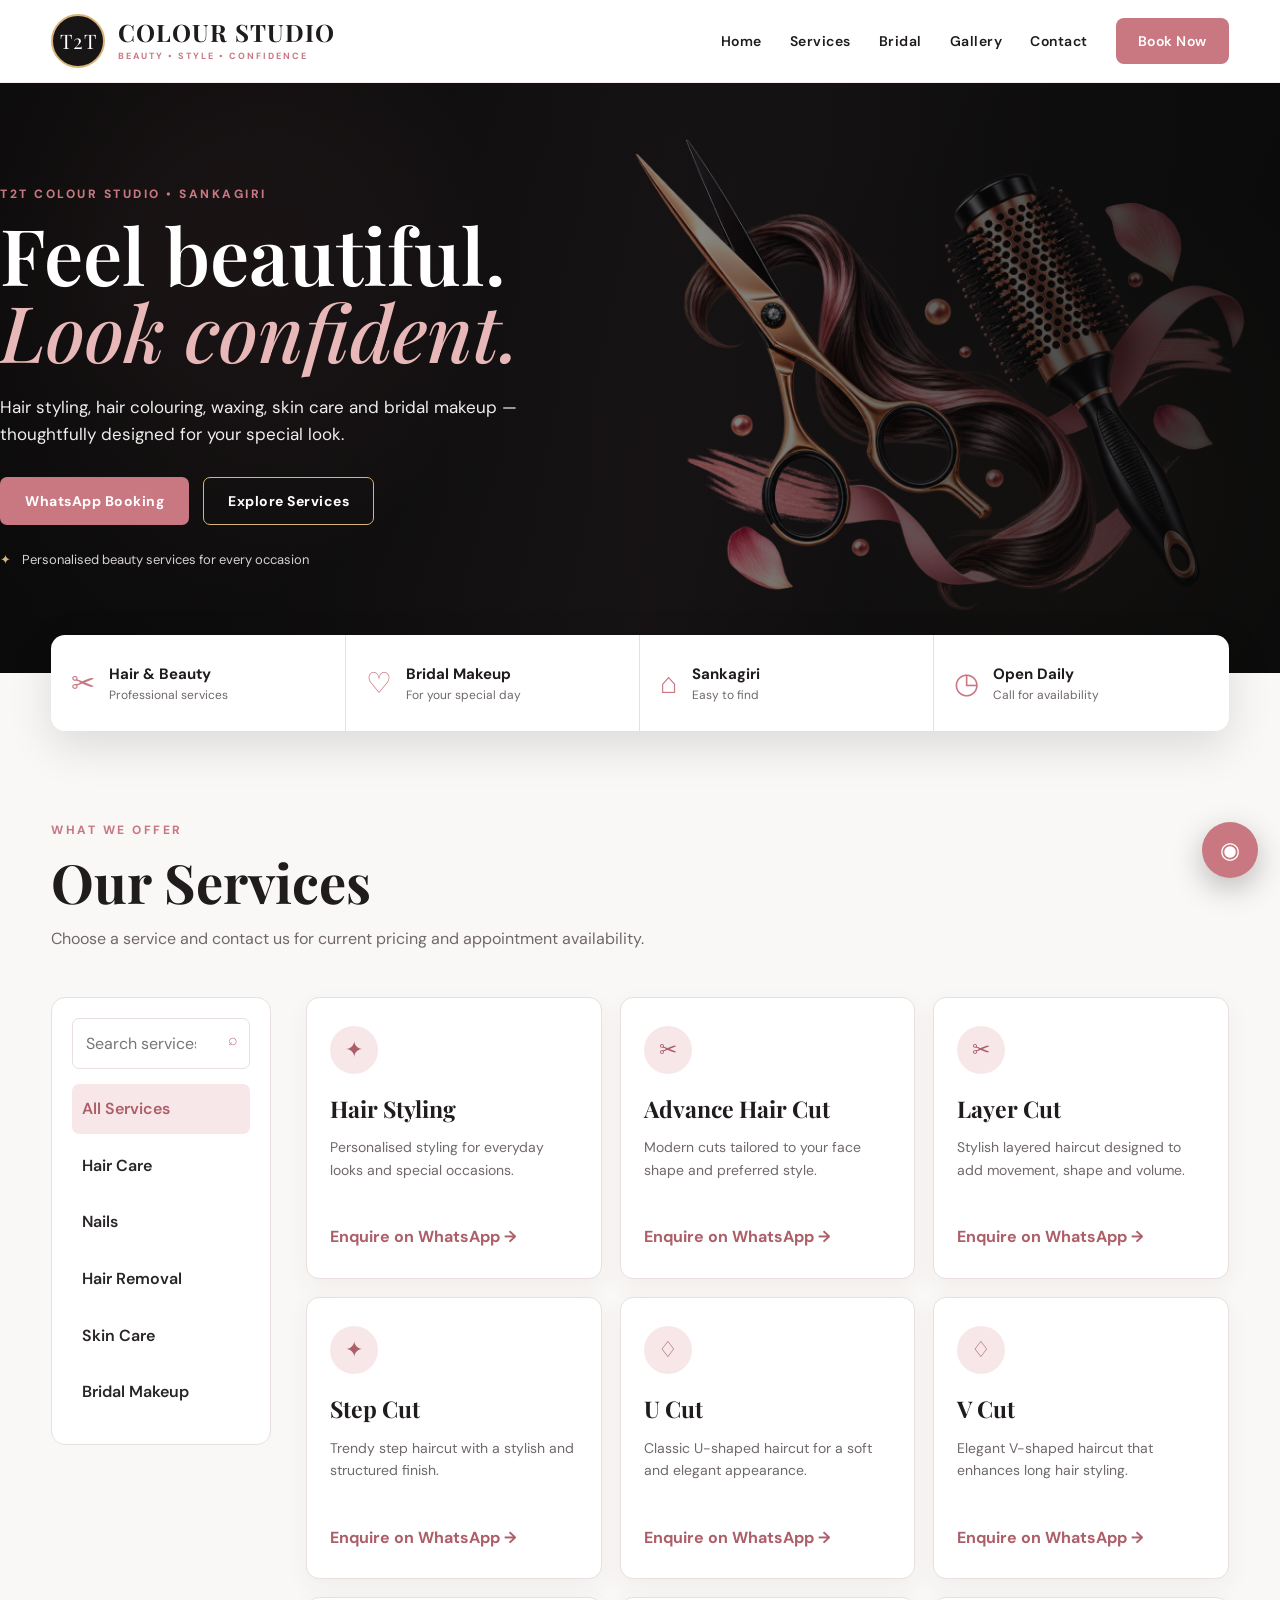
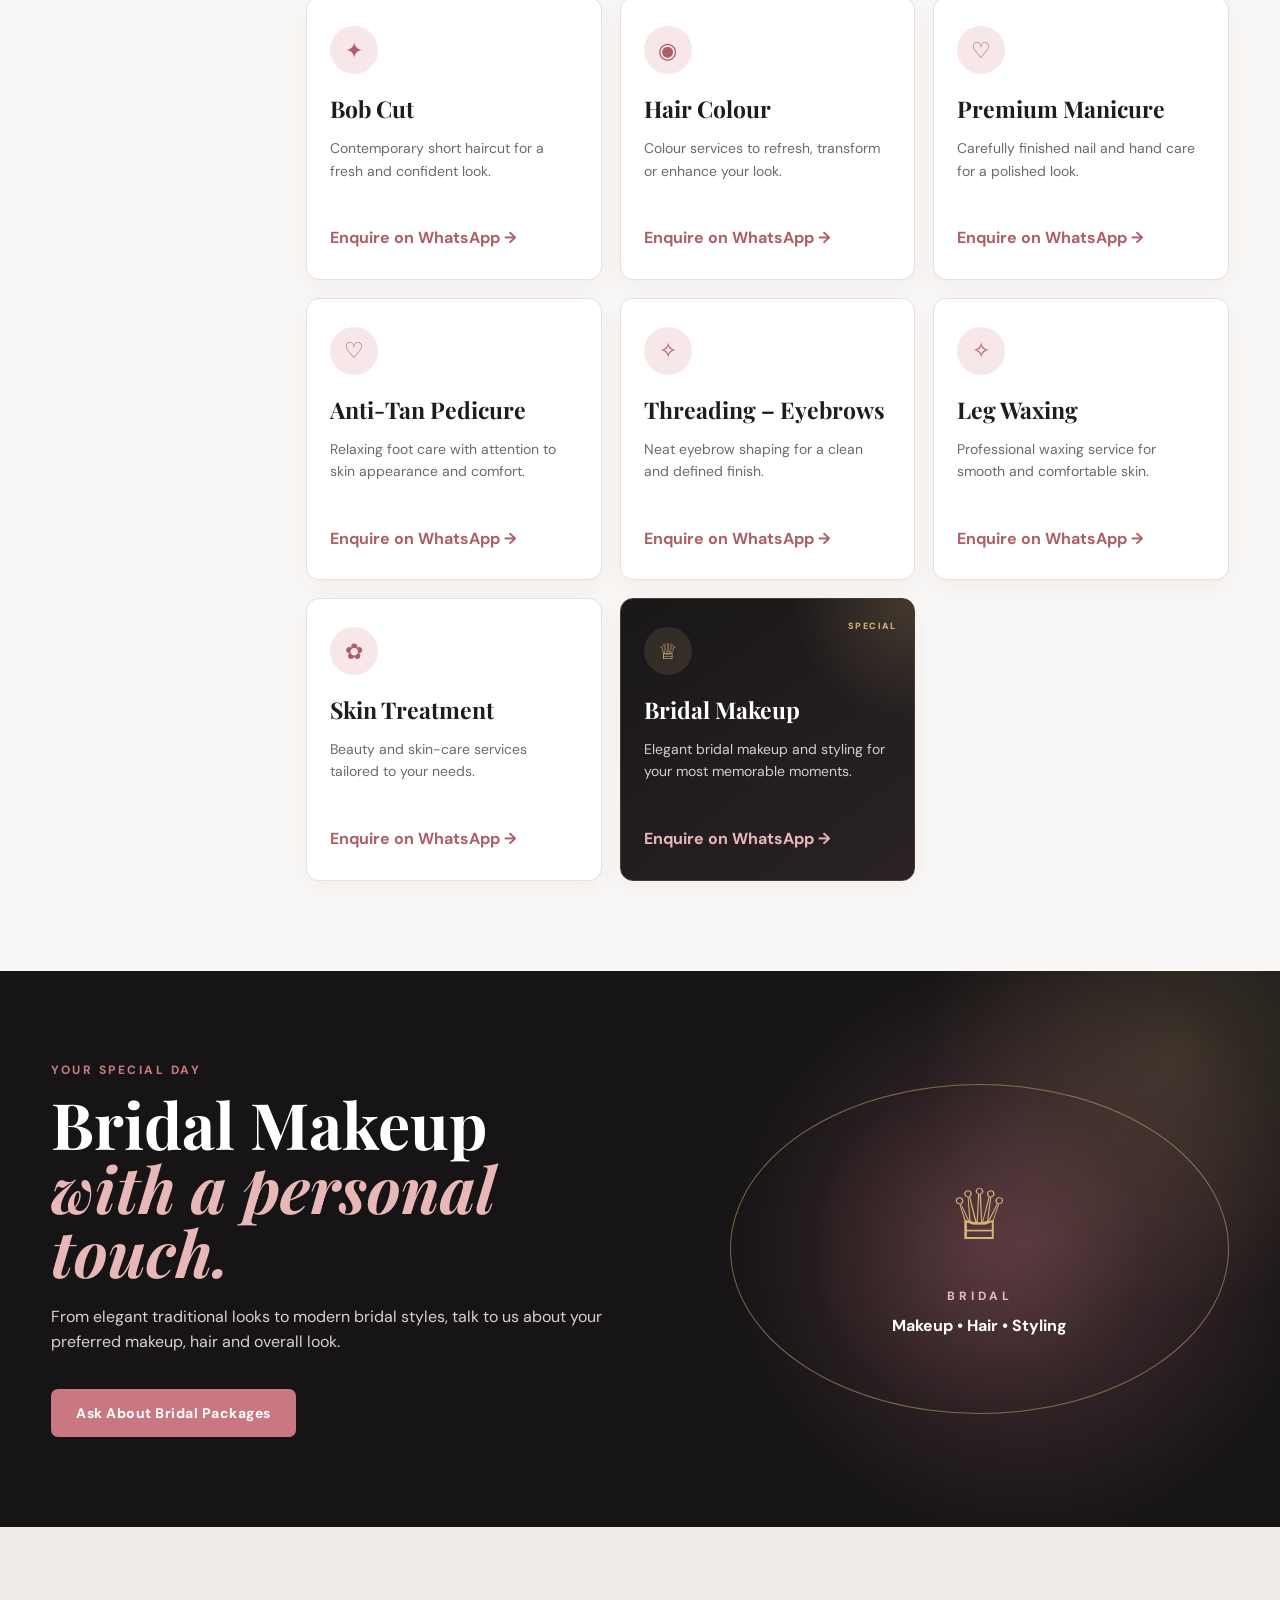
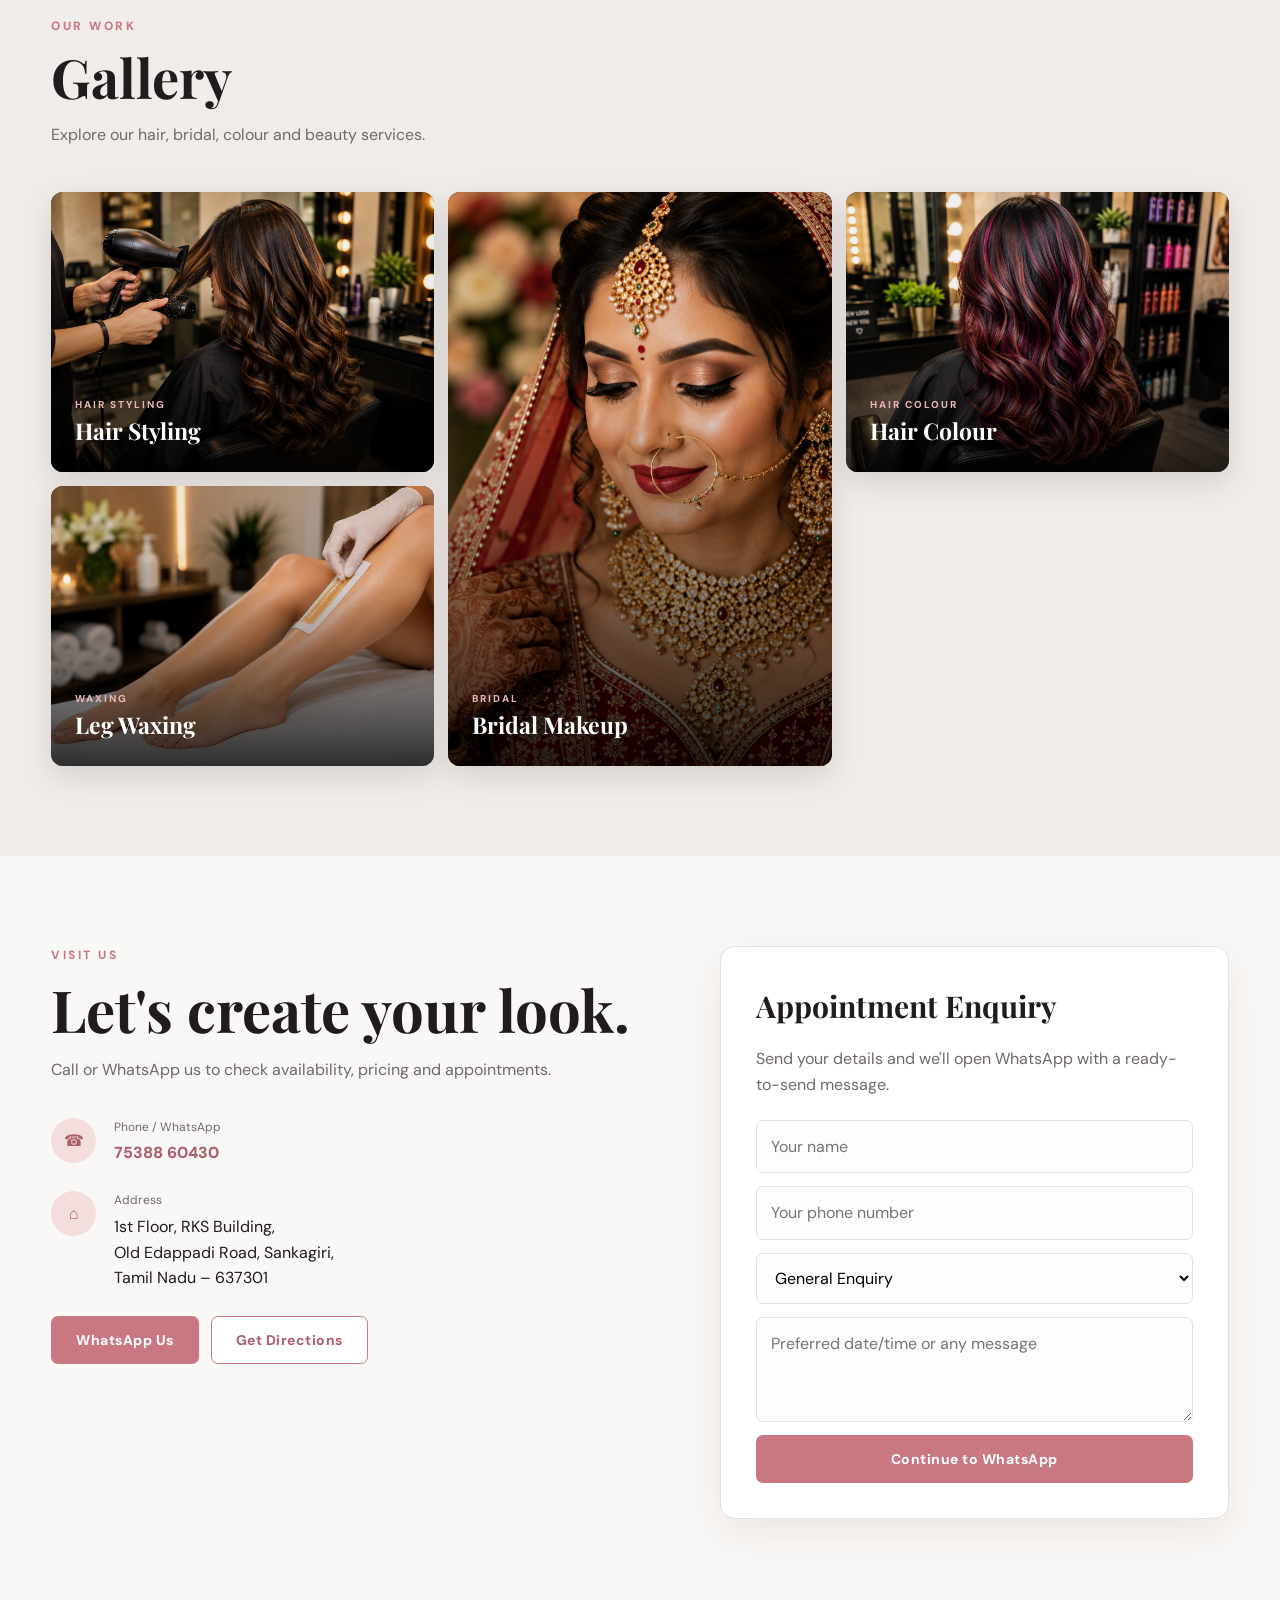
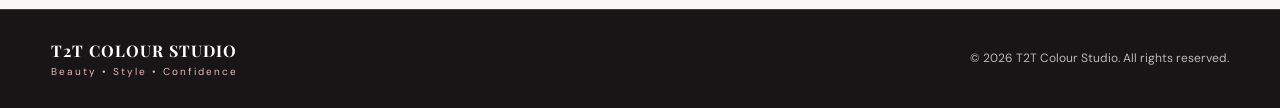
==== commit f559c219: "Refactor index.html for better readability and content Updated meta tags for viewport and descriptio" ====
--- a/index.html
+++ b/index.html
@@ -4,39 +4,35 @@
 <head>
   <meta charset="UTF-8">
 
-  <meta
-    name="viewport"
-    content="width=device-width, initial-scale=1.0"
-  >
-
-  <meta
-    name="description"
-    content="T2T Colour Studio - Hair, beauty, hair colouring, waxing, bridal makeup and grooming services in Sankagiri."
-  >
+  <meta name="viewport"
+        content="width=device-width, initial-scale=1.0">
+
+  <meta name="description"
+        content="T2T Colour Studio - Hair styling, hair colouring, waxing, skin care and bridal makeup services in Sankagiri.">
 
   <title>T2T Colour Studio | Beauty & Bridal Studio</title>
 
-  <link rel="preconnect" href="https://fonts.googleapis.com">
-
-  <link
-    rel="preconnect"
-    href="https://fonts.gstatic.com"
-    crossorigin
-  >
-
-  <link
-    href="https://fonts.googleapis.com/css2?family=DM+Sans:wght@400;500;600;700&family=Playfair+Display:wght@500;600;700&display=swap"
-    rel="stylesheet"
-  >
-
-  <link rel="stylesheet" href="style.css">
+  <link rel="preconnect"
+        href="https://fonts.googleapis.com">
+
+  <link rel="preconnect"
+        href="https://fonts.gstatic.com"
+        crossorigin>
+
+  <link href="https://fonts.googleapis.com/css2?family=DM+Sans:wght@400;500;600;700&family=Playfair+Display:wght@500;600;700&display=swap"
+        rel="stylesheet">
+
+  <link rel="stylesheet"
+        href="style.css">
 </head>
 
 
 <body>
 
 
-<!-- ================= HEADER ================= -->
+<!-- =========================================================
+     HEADER
+========================================================= -->
 
 <header class="site-header">
 
@@ -66,9 +62,10 @@
     <button
       class="menu-btn"
       aria-label="Open menu"
-      onclick="toggleMenu()"
-    >
+      onclick="toggleMenu()">
+
       ☰
+
     </button>
 
 
@@ -97,9 +94,10 @@
       <a
         class="nav-book"
         href="https://wa.me/917538860430?text=Hello%20T2T%20Colour%20Studio%2C%20I%20would%20like%20to%20book%20an%20appointment."
-        target="_blank"
-      >
+        target="_blank">
+
         Book Now
+
       </a>
 
     </nav>
@@ -110,14 +108,21 @@
 
 
 
+<!-- =========================================================
+     MAIN
+========================================================= -->
+
 <main>
 
 
-<!-- ================= HERO ================= -->
+<!-- =========================================================
+     HOME / HERO
+========================================================= -->
 
 <section id="home" class="hero">
 
   <div class="hero-overlay"></div>
+
 
   <div class="container hero-content">
 
@@ -127,16 +132,22 @@
 
 
     <h1>
-      Feel beautiful.
-      <br>
-      <em>Look confident.</em>
+
+      Feel beautiful.<br>
+
+      <em>
+        Look confident.
+      </em>
+
     </h1>
 
 
     <p class="hero-text">
-      Hair styling, hair colouring, waxing, skin care
-      and bridal makeup — thoughtfully designed for
-      your special look.
+
+      Hair styling, hair colouring, waxing,
+      skin care and bridal makeup —
+      thoughtfully designed for your special look.
+
     </p>
 
 
@@ -145,17 +156,19 @@
       <a
         class="btn primary"
         href="https://wa.me/917538860430?text=Hello%20T2T%20Colour%20Studio%2C%20I%20would%20like%20to%20book%20an%20appointment."
-        target="_blank"
-      >
+        target="_blank">
+
         WhatsApp Booking
+
       </a>
 
 
       <a
         class="btn secondary"
-        href="#services"
-      >
+        href="#services">
+
         Explore Services
+
       </a>
 
     </div>
@@ -167,17 +180,34 @@
         ✦
       </span>
 
-      Personalised beauty services for every occasion
+      Personalised beauty services
+      for every occasion
 
     </div>
 
   </div>
 
+
+  <!-- =====================================================
+       SCISSORS IMAGE
+  ====================================================== -->
+
+  <div class="hero-tools">
+
+    <img
+      src="scissors.png"
+      alt="Professional salon scissors">
+
+  </div>
+
+
 </section>
 
 
 
-<!-- ================= QUICK INFO ================= -->
+<!-- =========================================================
+     QUICK INFORMATION
+========================================================= -->
 
 <section class="quick-info">
 
@@ -274,7 +304,9 @@
 
 
 
-<!-- ================= SERVICES ================= -->
+<!-- =========================================================
+     SERVICES
+========================================================= -->
 
 <section id="services" class="section">
 
@@ -292,8 +324,8 @@
       </h2>
 
       <p>
-        Explore our professional hair, beauty, waxing,
-        skin care and bridal services.
+        Choose a service and contact us
+        for current pricing and appointment availability.
       </p>
 
     </div>
@@ -303,7 +335,7 @@
     <div class="service-layout">
 
 
-      <!-- SIDEBAR -->
+      <!-- SERVICE SIDEBAR -->
 
       <aside class="service-sidebar">
 
@@ -314,8 +346,7 @@
             id="serviceSearch"
             type="search"
             placeholder="Search services..."
-            oninput="filterServices()"
-          >
+            oninput="filterServices()">
 
           <span>
             ⌕
@@ -327,63 +358,60 @@
         <button
           class="category active"
           data-category="all"
-          onclick="selectCategory('all', this)"
-        >
+          onclick="selectCategory('all', this)">
+
           All Services
+
         </button>
 
 
         <button
           class="category"
           data-category="hair"
-          onclick="selectCategory('hair', this)"
-        >
+          onclick="selectCategory('hair', this)">
+
           Hair Care
+
         </button>
 
 
         <button
           class="category"
-          data-category="cut"
-          onclick="selectCategory('cut', this)"
-        >
-          Hair Cuts
-        </button>
-
-
-        <button
-          class="category"
-          data-category="colour"
-          onclick="selectCategory('colour', this)"
-        >
-          Hair Colour
+          data-category="nails"
+          onclick="selectCategory('nails', this)">
+
+          Nails
+
         </button>
 
 
         <button
           class="category"
           data-category="removal"
-          onclick="selectCategory('removal', this)"
-        >
+          onclick="selectCategory('removal', this)">
+
           Hair Removal
+
         </button>
 
 
         <button
           class="category"
           data-category="skin"
-          onclick="selectCategory('skin', this)"
-        >
+          onclick="selectCategory('skin', this)">
+
           Skin Care
+
         </button>
 
 
         <button
           class="category"
           data-category="bridal"
-          onclick="selectCategory('bridal', this)"
-        >
+          onclick="selectCategory('bridal', this)">
+
           Bridal Makeup
+
         </button>
 
 
@@ -395,16 +423,15 @@
 
       <div
         class="services-grid"
-        id="servicesGrid"
-      >
+        id="servicesGrid">
+
 
 
         <!-- HAIR STYLING -->
 
         <article
           class="service-card"
-          data-category="hair"
-        >
+          data-category="hair">
 
           <div class="card-icon">
             ✦
@@ -415,26 +442,56 @@
           </h3>
 
           <p>
-            Personalised styling for everyday looks
-            and special occasions.
+            Personalised styling for everyday
+            looks and special occasions.
           </p>
 
           <button
-            onclick="bookService('Hair Styling')"
-          >
+            onclick="bookService('Hair Styling')">
+
             Enquire on WhatsApp →
+
           </button>
 
         </article>
 
 
 
-        <!-- LAYER CUT -->
+        <!-- ADVANCE HAIR CUT -->
 
         <article
           class="service-card"
-          data-category="cut"
-        >
+          data-category="hair">
+
+          <div class="card-icon">
+            ✂
+          </div>
+
+          <h3>
+            Advance Hair Cut
+          </h3>
+
+          <p>
+            Modern cuts tailored to your
+            face shape and preferred style.
+          </p>
+
+          <button
+            onclick="bookService('Advance Hair Cut')">
+
+            Enquire on WhatsApp →
+
+          </button>
+
+        </article>
+
+
+
+        <!-- LAYER CUT -->
+
+        <article
+          class="service-card"
+          data-category="hair">
 
           <div class="card-icon">
             ✂
@@ -445,14 +502,15 @@
           </h3>
 
           <p>
-            Stylish layered haircut designed to add
-            shape, movement and volume.
+            Stylish layered haircut designed
+            to add movement, shape and volume.
           </p>
 
           <button
-            onclick="bookService('Layer Cut')"
-          >
+            onclick="bookService('Layer Cut')">
+
             Enquire on WhatsApp →
+
           </button>
 
         </article>
@@ -463,11 +521,10 @@
 
         <article
           class="service-card"
-          data-category="cut"
-        >
+          data-category="hair">
 
           <div class="card-icon">
-            ✂
+            ✦
           </div>
 
           <h3>
@@ -475,14 +532,15 @@
           </h3>
 
           <p>
-            Modern stepped haircut for a fashionable
-            and structured look.
+            Trendy step haircut with a
+            stylish and structured finish.
           </p>
 
           <button
-            onclick="bookService('Step Cut')"
-          >
+            onclick="bookService('Step Cut')">
+
             Enquire on WhatsApp →
+
           </button>
 
         </article>
@@ -493,11 +551,10 @@
 
         <article
           class="service-card"
-          data-category="cut"
-        >
+          data-category="hair">
 
           <div class="card-icon">
-            ✂
+            ♢
           </div>
 
           <h3>
@@ -505,44 +562,45 @@
           </h3>
 
           <p>
-            Classic U-shaped haircut for an elegant
-            and natural finish.
+            Classic U-shaped haircut for
+            a soft and elegant appearance.
           </p>
 
           <button
-            onclick="bookService('U Cut')"
-          >
+            onclick="bookService('U Cut')">
+
             Enquire on WhatsApp →
+
           </button>
 
         </article>
 
 
 
-        <!-- FEATHER CUT -->
+        <!-- V CUT -->
 
         <article
           class="service-card"
-          data-category="cut"
-        >
+          data-category="hair">
 
           <div class="card-icon">
-            ✂
+            ♢
           </div>
 
           <h3>
-            Feather Cut
+            V Cut
           </h3>
 
           <p>
-            Lightweight feathered layers for a soft
-            and stylish appearance.
+            Elegant V-shaped haircut that
+            enhances long hair styling.
           </p>
 
           <button
-            onclick="bookService('Feather Cut')"
-          >
+            onclick="bookService('V Cut')">
+
             Enquire on WhatsApp →
+
           </button>
 
         </article>
@@ -553,11 +611,10 @@
 
         <article
           class="service-card"
-          data-category="cut"
-        >
+          data-category="hair">
 
           <div class="card-icon">
-            ✂
+            ✦
           </div>
 
           <h3>
@@ -565,56 +622,26 @@
           </h3>
 
           <p>
-            Contemporary bob haircut customised to
-            your preferred length and style.
+            Contemporary short haircut
+            for a fresh and confident look.
           </p>
 
           <button
-            onclick="bookService('Bob Cut')"
-          >
+            onclick="bookService('Bob Cut')">
+
             Enquire on WhatsApp →
+
           </button>
 
         </article>
 
 
 
-        <!-- ADVANCE HAIR CUT -->
+        <!-- HAIR COLOUR -->
 
         <article
           class="service-card"
-          data-category="cut"
-        >
-
-          <div class="card-icon">
-            ✂
-          </div>
-
-          <h3>
-            Advance Hair Cut
-          </h3>
-
-          <p>
-            Modern cuts tailored to your face shape
-            and preferred style.
-          </p>
-
-          <button
-            onclick="bookService('Advance Hair Cut')"
-          >
-            Enquire on WhatsApp →
-          </button>
-
-        </article>
-
-
-
-        <!-- HAIR COLOUR -->
-
-        <article
-          class="service-card"
-          data-category="colour"
-        >
+          data-category="hair">
 
           <div class="card-icon">
             ◉
@@ -625,14 +652,15 @@
           </h3>
 
           <p>
-            Colour services to refresh, transform
-            or enhance your look.
+            Colour services to refresh,
+            transform or enhance your look.
           </p>
 
           <button
-            onclick="bookService('Hair Colour')"
-          >
+            onclick="bookService('Hair Colour')">
+
             Enquire on WhatsApp →
+
           </button>
 
         </article>
@@ -643,8 +671,7 @@
 
         <article
           class="service-card"
-          data-category="hair"
-        >
+          data-category="nails">
 
           <div class="card-icon">
             ♡
@@ -655,26 +682,86 @@
           </h3>
 
           <p>
-            Carefully finished hand and nail care
-            for a polished look.
+            Carefully finished nail and hand
+            care for a polished look.
           </p>
 
           <button
-            onclick="bookService('Premium Manicure')"
-          >
+            onclick="bookService('Premium Manicure')">
+
             Enquire on WhatsApp →
+
           </button>
 
         </article>
 
 
 
-        <!-- LEG WAXING -->
+        <!-- ANTI TAN PEDICURE -->
 
         <article
           class="service-card"
-          data-category="removal"
-        >
+          data-category="nails">
+
+          <div class="card-icon">
+            ♡
+          </div>
+
+          <h3>
+            Anti-Tan Pedicure
+          </h3>
+
+          <p>
+            Relaxing foot care with attention
+            to skin appearance and comfort.
+          </p>
+
+          <button
+            onclick="bookService('Anti-Tan Pedicure')">
+
+            Enquire on WhatsApp →
+
+          </button>
+
+        </article>
+
+
+
+        <!-- EYEBROW THREADING -->
+
+        <article
+          class="service-card"
+          data-category="removal">
+
+          <div class="card-icon">
+            ✧
+          </div>
+
+          <h3>
+            Threading – Eyebrows
+          </h3>
+
+          <p>
+            Neat eyebrow shaping for a clean
+            and defined finish.
+          </p>
+
+          <button
+            onclick="bookService('Threading - Eyebrows')">
+
+            Enquire on WhatsApp →
+
+          </button>
+
+        </article>
+
+
+
+        <!-- LEG WAXING -->
+
+        <article
+          class="service-card"
+          data-category="removal">
 
           <div class="card-icon">
             ✧
@@ -685,56 +772,26 @@
           </h3>
 
           <p>
-            Professional leg waxing for smooth and
-            well-groomed skin.
+            Professional waxing service
+            for smooth and comfortable skin.
           </p>
 
           <button
-            onclick="bookService('Leg Waxing')"
-          >
+            onclick="bookService('Leg Waxing')">
+
             Enquire on WhatsApp →
+
           </button>
 
         </article>
 
 
 
-        <!-- THREADING -->
+        <!-- SKIN TREATMENT -->
 
         <article
           class="service-card"
-          data-category="removal"
-        >
-
-          <div class="card-icon">
-            ✧
-          </div>
-
-          <h3>
-            Threading – Eyebrows
-          </h3>
-
-          <p>
-            Neat eyebrow shaping for a clean and
-            defined finish.
-          </p>
-
-          <button
-            onclick="bookService('Threading - Eyebrows')"
-          >
-            Enquire on WhatsApp →
-          </button>
-
-        </article>
-
-
-
-        <!-- SKIN -->
-
-        <article
-          class="service-card"
-          data-category="skin"
-        >
+          data-category="skin">
 
           <div class="card-icon">
             ✿
@@ -745,26 +802,26 @@
           </h3>
 
           <p>
-            Beauty and skin-care services tailored
-            to your needs.
+            Beauty and skin-care services
+            tailored to your needs.
           </p>
 
           <button
-            onclick="bookService('Skin Treatment')"
-          >
+            onclick="bookService('Skin Treatment')">
+
             Enquire on WhatsApp →
+
           </button>
 
         </article>
 
 
 
-        <!-- BRIDAL -->
+        <!-- BRIDAL MAKEUP -->
 
         <article
           class="service-card featured"
-          data-category="bridal"
-        >
+          data-category="bridal">
 
           <div class="card-icon">
             ♕
@@ -779,14 +836,15 @@
           </h3>
 
           <p>
-            Elegant bridal makeup and styling for
-            your most memorable moments.
+            Elegant bridal makeup and styling
+            for your most memorable moments.
           </p>
 
           <button
-            onclick="bookService('Bridal Makeup')"
-          >
+            onclick="bookService('Bridal Makeup')">
+
             Enquire on WhatsApp →
+
           </button>
 
         </article>
@@ -802,12 +860,11 @@
 
 
 
-<!-- ================= BRIDAL ================= -->
-
-<section
-  id="bridal"
-  class="bridal-section"
->
+<!-- =========================================================
+     BRIDAL
+========================================================= -->
+
+<section id="bridal" class="bridal-section">
 
   <div class="container bridal-inner">
 
@@ -820,30 +877,37 @@
 
 
       <h2>
-        Bridal Makeup
-        <br>
+
+        Bridal Makeup<br>
+
         <em>
           with a personal touch.
         </em>
+
       </h2>
 
 
       <p>
-        From elegant traditional looks to modern
-        bridal styles, talk to us about your preferred
+
+        From elegant traditional looks
+        to modern bridal styles,
+        talk to us about your preferred
         makeup, hair and overall look.
+
       </p>
 
 
       <a
         class="btn light"
         href="https://wa.me/917538860430?text=Hello%20T2T%20Colour%20Studio%2C%20I%20am%20interested%20in%20Bridal%20Makeup."
-        target="_blank"
-      >
+        target="_blank">
+
         Ask About Bridal Packages
+
       </a>
 
     </div>
+
 
 
     <div class="bridal-art">
@@ -869,12 +933,12 @@
 
 
 
-<!-- ================= GALLERY ================= -->
-
-<section
-  id="gallery"
-  class="section gallery-section"
->
+<!-- =========================================================
+     GALLERY
+========================================================= -->
+
+<section id="gallery"
+         class="section gallery-section">
 
   <div class="container">
 
@@ -890,8 +954,8 @@
       </h2>
 
       <p>
-        Explore our hair styling, bridal makeup,
-        hair colour and waxing services.
+        Explore our hair, bridal,
+        colour and beauty services.
       </p>
 
     </div>
@@ -907,8 +971,7 @@
 
         <img
           src="hair-styling-ai.png"
-          alt="AI Hair Styling at T2T Colour Studio"
-        >
+          alt="AI Hair Styling at T2T Colour Studio">
 
         <span>
           HAIR STYLING
@@ -922,14 +985,13 @@
 
 
 
-      <!-- BRIDAL MAKEUP -->
+      <!-- BRIDAL -->
 
       <div class="gallery-placeholder tall">
 
         <img
           src="bridal-makeup-ai.png"
-          alt="AI Bridal Makeup at T2T Colour Studio"
-        >
+          alt="AI Bridal Makeup at T2T Colour Studio">
 
         <span>
           BRIDAL
@@ -949,8 +1011,7 @@
 
         <img
           src="hair-colour-ai.png"
-          alt="AI Hair Colour at T2T Colour Studio"
-        >
+          alt="AI Hair Colour at T2T Colour Studio">
 
         <span>
           HAIR COLOUR
@@ -970,8 +1031,7 @@
 
         <img
           src="leg-wax-ai.png"
-          alt="AI Leg Waxing at T2T Colour Studio"
-        >
+          alt="AI Leg Waxing at T2T Colour Studio">
 
         <span>
           WAXING
@@ -992,15 +1052,17 @@
 
 
 
-<!-- ================= CONTACT ================= -->
-
-<section
-  id="contact"
-  class="contact-section"
->
+<!-- =========================================================
+     CONTACT
+========================================================= -->
+
+<section id="contact"
+         class="contact-section">
 
   <div class="container contact-grid">
 
+
+    <!-- CONTACT INFORMATION -->
 
     <div>
 
@@ -1015,9 +1077,12 @@
 
 
       <p class="contact-lead">
-        Call or WhatsApp us to check availability,
-        pricing and appointments.
+
+        Call or WhatsApp us to check
+        availability, pricing and appointments.
+
       </p>
+
 
 
       <div class="contact-list">
@@ -1044,6 +1109,7 @@
         </div>
 
 
+
         <div>
 
           <span>
@@ -1057,11 +1123,11 @@
             </small>
 
             <p>
-              1st Floor, RKS Building,
-              <br>
-              Old Edappadi Road, Sankagiri,
-              <br>
+
+              1st Floor, RKS Building,<br>
+              Old Edappadi Road, Sankagiri,<br>
               Tamil Nadu – 637301
+
             </p>
 
           </div>
@@ -1070,6 +1136,7 @@
 
 
       </div>
+
 
 
       <div class="contact-actions">
@@ -1078,23 +1145,26 @@
         <a
           class="btn primary"
           href="https://wa.me/917538860430?text=Hello%20T2T%20Colour%20Studio%2C%20I%20would%20like%20to%20book%20an%20appointment."
-          target="_blank"
-        >
+          target="_blank">
+
           WhatsApp Us
+
         </a>
 
 
         <a
           class="btn outline"
           href="https://www.google.com/maps/search/?api=1&query=RKS+Building+Old+Edappadi+Road+Sankagiri+Tamil+Nadu+637301"
-          target="_blank"
-        >
+          target="_blank">
+
           Get Directions
+
         </a>
 
 
       </div>
 
+
     </div>
 
 
@@ -1102,6 +1172,7 @@
     <!-- APPOINTMENT FORM -->
 
     <div class="contact-card">
+
 
       <h3>
         Appointment Enquiry
@@ -1109,9 +1180,12 @@
 
 
       <p>
-        Send your details and we'll open WhatsApp
-        with a ready-to-send message.
+
+        Send your details and we'll open
+        WhatsApp with a ready-to-send message.
+
       </p>
+
 
 
       <form onsubmit="sendEnquiry(event)">
@@ -1120,16 +1194,14 @@
         <input
           id="name"
           required
-          placeholder="Your name"
-        >
+          placeholder="Your name">
 
 
         <input
           id="phone"
           required
           type="tel"
-          placeholder="Your phone number"
-        >
+          placeholder="Your phone number">
 
 
         <select id="service">
@@ -1143,6 +1215,10 @@
           </option>
 
           <option>
+            Advance Hair Cut
+          </option>
+
+          <option>
             Layer Cut
           </option>
 
@@ -1155,7 +1231,7 @@
           </option>
 
           <option>
-            Feather Cut
+            V Cut
           </option>
 
           <option>
@@ -1163,10 +1239,6 @@
           </option>
 
           <option>
-            Advance Hair Cut
-          </option>
-
-          <option>
             Hair Colour
           </option>
 
@@ -1175,11 +1247,15 @@
           </option>
 
           <option>
+            Anti-Tan Pedicure
+          </option>
+
+          <option>
+            Threading - Eyebrows
+          </option>
+
+          <option>
             Leg Waxing
-          </option>
-
-          <option>
-            Threading - Eyebrows
           </option>
 
           <option>
@@ -1196,15 +1272,15 @@
         <textarea
           id="message"
           rows="3"
-          placeholder="Preferred date/time or any message"
-        ></textarea>
+          placeholder="Preferred date/time or any message"></textarea>
 
 
         <button
           class="btn primary full"
-          type="submit"
-        >
+          type="submit">
+
           Continue to WhatsApp
+
         </button>
 
 
@@ -1222,7 +1298,9 @@
 
 
 
-<!-- ================= FOOTER ================= -->
+<!-- =========================================================
+     FOOTER
+========================================================= -->
 
 <footer>
 
@@ -1243,10 +1321,11 @@
 
 
     <p>
-      ©
-      <span id="year"></span>
+
+      © <span id="year"></span>
       T2T Colour Studio.
       All rights reserved.
+
     </p>
 
 
@@ -1256,19 +1335,26 @@
 
 
 
-<!-- ================= FLOATING WHATSAPP ================= -->
+<!-- =========================================================
+     FLOATING WHATSAPP
+========================================================= -->
 
 <a
   class="floating-wa"
   href="https://wa.me/917538860430?text=Hello%20T2T%20Colour%20Studio%2C%20I%20would%20like%20to%20make%20an%20appointment."
   target="_blank"
-  aria-label="WhatsApp"
->
+  aria-label="WhatsApp">
+
   ◉
+
 </a>
 
 
 
+<!-- =========================================================
+     JAVASCRIPT
+========================================================= -->
+
 <script src="script.js"></script>
 
 </body>
--- a/style.css
+++ b/style.css
@@ -1,841 +1,1072 @@
-*{
-  box-sizing:border-box;
-}
-
-html{
-  scroll-behavior:smooth;
-}
-
-body{
-  margin:0;
-  font-family:"DM Sans",sans-serif;
-  color:#201b1d;
-  background:#fff;
-}
-
-a{
-  text-decoration:none;
-  color:inherit;
+/* =========================================================
+   T2T COLOUR STUDIO
+   Premium Black + White + Blush + Champagne Design
+   ========================================================= */
+
+* {
+  box-sizing: border-box;
+}
+
+html {
+  scroll-behavior: smooth;
+}
+
+body {
+  margin: 0;
+  font-family: "DM Sans", sans-serif;
+  color: #201c1d;
+  background: #faf8f6;
+  line-height: 1.6;
+}
+
+img {
+  max-width: 100%;
+  display: block;
+}
+
+a {
+  color: inherit;
+  text-decoration: none;
 }
 
 button,
 input,
 select,
-textarea{
-  font-family:inherit;
-}
-
-.container{
-  width:min(1160px,92%);
-  margin:auto;
-}
-
-
-/* ================= HEADER ================= */
-
-.site-header{
-  position:sticky;
-  top:0;
-  z-index:20;
-  background:rgba(255,255,255,.96);
-  backdrop-filter:blur(12px);
-  border-bottom:1px solid #e5e5e5;
-}
-
-.nav-wrap{
-  min-height:78px;
-  display:flex;
-  align-items:center;
-  justify-content:space-between;
-}
-
-.brand{
-  display:flex;
-  gap:12px;
-  align-items:center;
-}
-
-.brand-mark{
-  width:48px;
-  height:48px;
-  border-radius:50%;
-  display:grid;
-  place-items:center;
-  background:#000;
-  color:#fff;
-  font-family:"Playfair Display",serif;
-  font-weight:700;
-}
-
-.brand strong{
-  display:block;
-  font-size:15px;
-  letter-spacing:1.5px;
-}
-
-.brand small{
-  display:block;
-  font-size:8px;
-  letter-spacing:1.7px;
-  color:#777;
-  margin-top:3px;
-}
-
-nav{
-  display:flex;
-  align-items:center;
-  gap:26px;
-  font-size:14px;
-  font-weight:600;
-}
-
-nav a{
-  transition:.2s;
-}
-
-nav a:hover{
-  color:#777;
-}
-
-.nav-book{
-  background:#000;
-  color:#fff;
-  padding:12px 18px;
-  border-radius:25px;
-}
-
-.menu-btn{
-  display:none;
-  border:0;
-  background:none;
-  font-size:26px;
-  cursor:pointer;
-}
-
-
-/* ================= HERO ================= */
-
-.hero{
-  min-height:620px;
-  display:flex;
-  align-items:center;
-  position:relative;
-  overflow:hidden;
+textarea {
+  font: inherit;
+}
+
+button {
+  cursor: pointer;
+}
+
+.container {
+  width: min(1180px, 92%);
+  margin: auto;
+}
+
+/* =========================================================
+   COLOURS
+   ========================================================= */
+
+:root {
+  --black: #171516;
+  --black-soft: #242021;
+  --white: #ffffff;
+  --cream: #faf8f6;
+  --blush: #e8b7b7;
+  --rose: #c97882;
+  --rose-dark: #ad5f69;
+  --champagne: #d8b47a;
+  --gold-soft: #cda96b;
+  --text: #292526;
+  --muted: #70686a;
+  --border: #e7dfe0;
+}
+
+/* =========================================================
+   HEADER
+   ========================================================= */
+
+.site-header {
+  position: sticky;
+  top: 0;
+  z-index: 1000;
+  background: rgba(255, 255, 255, 0.97);
+  border-bottom: 1px solid rgba(201, 120, 130, 0.15);
+  backdrop-filter: blur(12px);
+}
+
+.nav-wrap {
+  min-height: 82px;
+  display: flex;
+  align-items: center;
+  justify-content: space-between;
+  gap: 25px;
+}
+
+.brand {
+  display: flex;
+  align-items: center;
+  gap: 13px;
+}
+
+.brand-mark {
+  width: 54px;
+  height: 54px;
+  border-radius: 50%;
+  display: grid;
+  place-items: center;
+  background: var(--black);
+  color: white;
+  border: 2px solid var(--champagne);
+  font-family: "Playfair Display", serif;
+  font-size: 20px;
+  letter-spacing: 1px;
+}
+
+.brand strong {
+  display: block;
+  font-family: "Playfair Display", serif;
+  font-size: 24px;
+  letter-spacing: 1px;
+  line-height: 1.1;
+}
+
+.brand small {
+  display: block;
+  margin-top: 4px;
+  color: var(--rose);
+  font-size: 9px;
+  font-weight: 700;
+  letter-spacing: 2px;
+}
+
+#mainNav {
+  display: flex;
+  align-items: center;
+  gap: 28px;
+}
+
+#mainNav > a {
+  position: relative;
+  padding: 8px 0;
+  font-size: 14px;
+  font-weight: 600;
+  letter-spacing: 0.5px;
+}
+
+#mainNav > a:not(.nav-book)::after {
+  content: "";
+  position: absolute;
+  left: 0;
+  bottom: 0;
+  width: 0;
+  height: 2px;
+  background: var(--rose);
+  transition: width 0.3s ease;
+}
+
+#mainNav > a:hover::after {
+  width: 100%;
+}
+
+.nav-book {
+  padding: 12px 22px !important;
+  border-radius: 8px;
+  background: var(--rose);
+  color: white;
+  transition: 0.3s ease;
+}
+
+.nav-book:hover {
+  background: var(--rose-dark);
+  transform: translateY(-2px);
+}
+
+.menu-btn {
+  display: none;
+  border: 0;
+  background: transparent;
+  font-size: 28px;
+  color: var(--black);
+}
+
+/* =========================================================
+   HERO
+   ========================================================= */
+
+.hero {
+  position: relative;
+  min-height: 590px;
+  display: flex;
+  align-items: center;
+  overflow: hidden;
+  color: white;
+  background:
+    radial-gradient(circle at 10% 30%, rgba(201, 120, 130, 0.35), transparent 30%),
+    radial-gradient(circle at 90% 70%, rgba(216, 180, 122, 0.12), transparent 25%),
+    linear-gradient(110deg, #100f10, #211b1d 55%, #0d0d0d);
+}
+
+.hero-overlay {
+  position: absolute;
+  inset: 0;
   background:
     linear-gradient(
-      110deg,
-      #f4f4f4 0%,
-      #ffffff 50%,
-      #e9e9e9 100%
+      90deg,
+      rgba(10, 10, 10, 0.9),
+      rgba(10, 10, 10, 0.45),
+      rgba(10, 10, 10, 0.85)
     );
 }
 
-.hero:after{
-  content:"";
-  position:absolute;
-  right:-120px;
-  top:-160px;
-  width:620px;
-  height:620px;
-  border-radius:50%;
-  border:1px solid rgba(0,0,0,.12);
-  box-shadow:
-    0 0 0 90px rgba(0,0,0,.03),
-    0 0 0 180px rgba(0,0,0,.02);
-}
-
-.hero-content{
-  position:relative;
-  z-index:2;
-  padding:90px 0;
-}
-
-.eyebrow{
-  font-size:12px;
-  font-weight:700;
-  letter-spacing:2.5px;
-  color:#666;
-  margin:0 0 15px;
-}
-
-.hero h1{
-  font:
-    600 clamp(48px,7vw,82px)/.98
-    "Playfair Display",serif;
-  margin:0;
-  max-width:720px;
-}
-
-.hero h1 em,
-h2 em{
-  font-style:italic;
-  color:#555;
-}
-
-.hero-text{
-  font-size:18px;
-  line-height:1.7;
-  max-width:580px;
-  color:#555;
-  margin:25px 0;
-}
-
-.hero-actions,
-.contact-actions{
-  display:flex;
-  gap:12px;
-  flex-wrap:wrap;
-}
-
-.btn{
-  display:inline-flex;
-  justify-content:center;
-  align-items:center;
-  border-radius:30px;
-  padding:14px 23px;
-  font-weight:700;
-  font-size:14px;
-  border:1px solid transparent;
-  cursor:pointer;
-}
-
-.btn.primary{
-  background:#000;
-  color:#fff;
-}
-
-.btn.secondary,
-.btn.outline{
-  border-color:#000;
-  background:transparent;
-}
-
-.btn.light{
-  background:#fff;
-  color:#000;
-  margin-top:15px;
-}
-
-.hero-note{
-  margin-top:38px;
-  font-size:13px;
-  color:#666;
-}
-
-.hero-note span{
-  margin-right:8px;
-}
-
-
-/* ================= QUICK INFO ================= */
-
-.quick-info{
-  background:#000;
-  color:#fff;
-}
-
-.info-grid{
-  display:grid;
-  grid-template-columns:repeat(4,1fr);
-  gap:20px;
-  padding:23px 0;
-}
-
-.info-grid>div{
-  display:flex;
-  gap:12px;
-  align-items:center;
-  border-right:1px solid #444;
-}
-
-.info-grid>div:last-child{
-  border:0;
-}
-
-.info-icon{
-  font-size:24px;
-  color:#fff;
-}
-
-.info-grid b,
-.info-grid small{
-  display:block;
-}
-
-.info-grid b{
-  font-size:13px;
-}
-
-.info-grid small{
-  font-size:11px;
-  color:#bbb;
-  margin-top:3px;
-}
-
-
-/* ================= GENERAL SECTIONS ================= */
-
-.section{
-  padding:100px 0;
-}
-
-.section-heading{
-  text-align:center;
-  max-width:650px;
-  margin:0 auto 50px;
-}
-
-.section-heading h2,
-.contact-section h2,
-.bridal-section h2{
-  font:
-    600 48px/1.05
-    "Playfair Display",serif;
-  margin:0 0 15px;
-}
-
-.section-heading>p:last-child{
-  color:#666;
-  line-height:1.7;
-}
-
-
-/* ================= SERVICES ================= */
-
-.service-layout{
-  display:grid;
-  grid-template-columns:250px 1fr;
-  gap:35px;
-}
-
-.service-sidebar{
-  border-right:1px solid #ddd;
-  padding-right:25px;
-}
-
-.search-box{
-  display:flex;
-  align-items:center;
-  border:1px solid #ddd;
-  border-radius:10px;
-  padding:0 13px;
-  margin-bottom:20px;
-  background:#fff;
-}
-
-.search-box input{
-  border:0;
-  outline:0;
-  width:100%;
-  padding:14px 0;
-  background:transparent;
-}
-
-.search-box span{
-  font-size:24px;
-}
-
-.category{
-  display:block;
-  width:100%;
-  text-align:left;
-  border:0;
-  background:transparent;
-  padding:15px 12px;
-  border-radius:8px;
-  font-size:14px;
-  font-weight:600;
-  cursor:pointer;
-  margin-bottom:5px;
+.hero-content {
+  position: relative;
+  z-index: 2;
+  padding: 90px 0;
+}
+
+.eyebrow {
+  margin: 0 0 12px;
+  color: var(--rose);
+  font-size: 12px;
+  font-weight: 800;
+  letter-spacing: 2.5px;
+}
+
+.hero h1 {
+  max-width: 650px;
+  margin: 0;
+  font-family: "Playfair Display", serif;
+  font-size: clamp(48px, 7vw, 78px);
+  line-height: 0.98;
+  font-weight: 600;
+}
+
+.hero h1 em {
+  color: var(--blush);
+  font-weight: 500;
+}
+
+.hero-text {
+  max-width: 550px;
+  margin: 25px 0;
+  color: #eeeeee;
+  font-size: 17px;
+}
+
+.hero-actions {
+  display: flex;
+  flex-wrap: wrap;
+  gap: 14px;
+  margin-top: 28px;
+}
+
+.btn {
+  display: inline-flex;
+  align-items: center;
+  justify-content: center;
+  min-height: 48px;
+  padding: 12px 24px;
+  border-radius: 7px;
+  font-size: 14px;
+  font-weight: 700;
+  letter-spacing: 0.5px;
+  border: 1px solid transparent;
+  transition: 0.3s ease;
+}
+
+.btn.primary {
+  background: var(--rose);
+  color: white;
+}
+
+.btn.primary:hover {
+  background: var(--rose-dark);
+  transform: translateY(-2px);
+}
+
+.btn.secondary {
+  background: transparent;
+  color: white;
+  border-color: var(--champagne);
+}
+
+.btn.secondary:hover {
+  background: var(--champagne);
+  color: var(--black);
+}
+
+.hero-note {
+  margin-top: 25px;
+  color: #d8d2d2;
+  font-size: 13px;
+}
+
+.hero-note span {
+  margin-right: 8px;
+  color: var(--champagne);
+}
+
+/* =========================================================
+   QUICK INFO
+   ========================================================= */
+
+.quick-info {
+  position: relative;
+  z-index: 5;
+  margin-top: -38px;
+}
+
+.info-grid {
+  display: grid;
+  grid-template-columns: repeat(4, 1fr);
+  background: white;
+  border-radius: 14px;
+  box-shadow: 0 15px 45px rgba(0, 0, 0, 0.12);
+  overflow: hidden;
+}
+
+.info-grid > div {
+  display: flex;
+  align-items: center;
+  gap: 14px;
+  padding: 25px 20px;
+  border-right: 1px solid var(--border);
+}
+
+.info-grid > div:last-child {
+  border-right: 0;
+}
+
+.info-icon {
+  color: var(--rose);
+  font-size: 29px;
+}
+
+.info-grid b {
+  display: block;
+  font-size: 15px;
+}
+
+.info-grid small {
+  display: block;
+  color: var(--muted);
+  font-size: 12px;
+}
+
+/* =========================================================
+   GENERAL SECTIONS
+   ========================================================= */
+
+.section {
+  padding: 90px 0;
+}
+
+.section-heading {
+  margin-bottom: 45px;
+}
+
+.section-heading h2 {
+  margin: 0;
+  font-family: "Playfair Display", serif;
+  font-size: clamp(38px, 5vw, 54px);
+  line-height: 1.1;
+}
+
+.section-heading > p:last-child {
+  max-width: 620px;
+  margin-top: 14px;
+  color: var(--muted);
+}
+
+/* =========================================================
+   SERVICES
+   ========================================================= */
+
+.service-layout {
+  display: grid;
+  grid-template-columns: 220px 1fr;
+  gap: 35px;
+}
+
+.service-sidebar {
+  padding: 20px;
+  background: white;
+  border: 1px solid var(--border);
+  border-radius: 14px;
+  height: fit-content;
+}
+
+.search-box {
+  position: relative;
+  margin-bottom: 15px;
+}
+
+.search-box input {
+  width: 100%;
+  padding: 12px 38px 12px 13px;
+  border: 1px solid var(--border);
+  border-radius: 7px;
+  outline: none;
+}
+
+.search-box input:focus {
+  border-color: var(--rose);
+}
+
+.search-box span {
+  position: absolute;
+  right: 12px;
+  top: 9px;
+  color: var(--rose);
+}
+
+.category {
+  width: 100%;
+  padding: 12px 10px;
+  margin-bottom: 7px;
+  text-align: left;
+  background: transparent;
+  border: 0;
+  border-radius: 7px;
+  color: var(--text);
+  font-weight: 600;
 }
 
 .category:hover,
-.category.active{
-  background:#eee;
-  color:#000;
-}
-
-.services-grid{
-  display:grid;
-  grid-template-columns:repeat(2,1fr);
-  gap:18px;
-}
-
-.service-card{
-  background:#fff;
-  border:1px solid #e1e1e1;
-  border-radius:16px;
-  padding:28px;
-  position:relative;
-  min-height:215px;
-  box-shadow:0 8px 25px rgba(0,0,0,.04);
-}
-
-.service-card:hover{
-  transform:translateY(-3px);
-  box-shadow:0 15px 30px rgba(0,0,0,.08);
-  transition:.2s;
-}
-
-.service-card .card-icon{
-  font-size:24px;
-  color:#333;
-}
-
-.service-card h3{
-  font:
-    600 25px
-    "Playfair Display",serif;
-  margin:12px 0 8px;
-}
-
-.service-card p{
-  color:#666;
-  font-size:13px;
-  line-height:1.6;
-  margin:0 0 18px;
-}
-
-.service-card button{
-  border:0;
-  background:none;
-  padding:0;
-  color:#333;
-  font-weight:700;
-  cursor:pointer;
-}
-
-.service-card.featured{
-  background:#111;
-  color:#fff;
-}
-
-.service-card.featured p{
-  color:#ccc;
-}
-
-.service-card.featured button{
-  color:#fff;
-}
-
-.tag{
-  position:absolute;
-  right:20px;
-  top:20px;
-  font-size:9px;
-  letter-spacing:1.5px;
-  background:#fff;
-  color:#000;
-  padding:6px 9px;
-  border-radius:20px;
-}
-
-
-/* ================= BRIDAL ================= */
-
-.bridal-section{
-  padding:90px 0;
-  background:#111;
-  color:#fff;
-  overflow:hidden;
-}
-
-.bridal-inner{
-  display:grid;
-  grid-template-columns:1.2fr .8fr;
-  align-items:center;
-  gap:70px;
-}
-
-.bridal-section .eyebrow{
-  color:#bbb;
-}
-
-.bridal-section p:not(.eyebrow){
-  color:#ccc;
-  line-height:1.8;
-  max-width:580px;
-}
-
-.bridal-art{
-  height:340px;
-  border:1px solid #555;
-  border-radius:50% 50% 20px 20px;
-  display:flex;
-  flex-direction:column;
-  align-items:center;
-  justify-content:center;
+.category.active {
+  background: #f7e7e8;
+  color: var(--rose-dark);
+}
+
+.services-grid {
+  display: grid;
+  grid-template-columns: repeat(3, 1fr);
+  gap: 18px;
+}
+
+.service-card {
+  position: relative;
+  padding: 28px 23px;
+  background: white;
+  border: 1px solid var(--border);
+  border-radius: 13px;
+  box-shadow: 0 8px 25px rgba(50, 30, 30, 0.05);
+  transition: 0.3s ease;
+}
+
+.service-card:hover {
+  transform: translateY(-5px);
+  border-color: var(--blush);
+  box-shadow: 0 15px 35px rgba(160, 90, 100, 0.14);
+}
+
+.card-icon {
+  width: 48px;
+  height: 48px;
+  display: grid;
+  place-items: center;
+  margin-bottom: 17px;
+  border-radius: 50%;
+  background: #f8e7e8;
+  color: var(--rose-dark);
+  font-size: 22px;
+}
+
+.service-card h3 {
+  margin: 0 0 9px;
+  font-family: "Playfair Display", serif;
+  font-size: 23px;
+}
+
+.service-card p {
+  min-height: 70px;
+  margin: 0;
+  color: var(--muted);
+  font-size: 14px;
+}
+
+.service-card button {
+  margin-top: 18px;
+  padding: 0;
+  border: 0;
+  background: transparent;
+  color: var(--rose-dark);
+  font-weight: 700;
+}
+
+.service-card button:hover {
+  color: var(--black);
+}
+
+.service-card.featured {
   background:
-    radial-gradient(
-      circle at 50% 40%,
-      #333,
-      #111 65%
-    );
-}
-
-.ring{
-  font-size:70px;
-  color:#fff;
-}
-
-.bridal-art span{
-  letter-spacing:5px;
-  font-size:11px;
-  color:#ccc;
-}
-
-.bridal-art strong{
-  font-family:"Playfair Display",serif;
-  font-size:25px;
-  margin-top:10px;
-}
-
-
-/* ================= GALLERY ================= */
-
-.gallery-grid{
-  display:grid;
-  grid-template-columns:1fr 1.15fr 1fr;
-  grid-template-rows:220px 180px;
-  gap:15px;
-}
-
-.gallery-placeholder{
-  border-radius:15px;
-  background:#ddd;
-  display:flex;
-  flex-direction:column;
-  justify-content:flex-end;
-  padding:25px;
-  color:#fff;
-  overflow:hidden;
-  position:relative;
-  min-height:180px;
-}
-
-.gallery-placeholder img{
-  position:absolute;
-  inset:0;
-  width:100%;
-  height:100%;
-  object-fit:cover;
-  z-index:0;
-}
-
-.gallery-placeholder:before{
-  content:"";
-  position:absolute;
-  inset:0;
+    radial-gradient(circle at top right, rgba(216, 180, 122, 0.2), transparent 30%),
+    linear-gradient(145deg, #191718, #2a2224);
+  color: white;
+  border-color: #4c3a2a;
+}
+
+.service-card.featured .card-icon {
+  background: rgba(216, 180, 122, 0.13);
+  color: var(--champagne);
+}
+
+.service-card.featured p {
+  color: #d5ced0;
+}
+
+.service-card.featured button {
+  color: var(--blush);
+}
+
+.tag {
+  position: absolute;
+  top: 20px;
+  right: 18px;
+  color: var(--champagne);
+  font-size: 9px;
+  font-weight: 800;
+  letter-spacing: 1.5px;
+}
+
+/* =========================================================
+   BRIDAL SECTION
+   ========================================================= */
+
+.bridal-section {
+  position: relative;
+  overflow: hidden;
+  padding: 90px 0;
   background:
-    linear-gradient(
-      transparent 25%,
-      rgba(0,0,0,.65)
-    );
-  z-index:1;
+    radial-gradient(circle at 80% 50%, rgba(201, 120, 130, 0.3), transparent 28%),
+    radial-gradient(circle at 92% 15%, rgba(216, 180, 122, 0.18), transparent 20%),
+    #161415;
+  color: white;
+}
+
+.bridal-inner {
+  display: grid;
+  grid-template-columns: 1.1fr 0.9fr;
+  align-items: center;
+  gap: 70px;
+}
+
+.bridal-inner h2 {
+  margin: 0 0 20px;
+  font-family: "Playfair Display", serif;
+  font-size: clamp(42px, 5vw, 64px);
+  line-height: 1;
+}
+
+.bridal-inner h2 em {
+  color: var(--blush);
+}
+
+.bridal-inner p:not(.eyebrow) {
+  max-width: 600px;
+  color: #d7d1d2;
+}
+
+.btn.light {
+  margin-top: 18px;
+  background: var(--rose);
+  color: white;
+}
+
+.btn.light:hover {
+  background: var(--champagne);
+  color: var(--black);
+}
+
+.bridal-art {
+  min-height: 330px;
+  display: flex;
+  flex-direction: column;
+  align-items: center;
+  justify-content: center;
+  border: 1px solid rgba(216, 180, 122, 0.5);
+  border-radius: 50%;
+  background:
+    radial-gradient(circle, rgba(201, 120, 130, 0.15), transparent 58%);
+}
+
+.bridal-art .ring {
+  color: var(--champagne);
+  font-size: 70px;
+  margin-bottom: 15px;
+}
+
+.bridal-art span {
+  color: var(--blush);
+  font-size: 12px;
+  font-weight: 800;
+  letter-spacing: 4px;
+}
+
+.bridal-art strong {
+  margin-top: 7px;
+  color: white;
+}
+
+/* =========================================================
+   GALLERY
+   ========================================================= */
+
+.gallery-section {
+  background: #f1ece9;
+}
+
+.gallery-grid {
+  display: grid;
+  grid-template-columns: repeat(3, 1fr);
+  gap: 14px;
+}
+
+.gallery-placeholder {
+  position: relative;
+  min-height: 280px;
+  overflow: hidden;
+  border-radius: 12px;
+  background: #201d1e;
+  box-shadow: 0 10px 30px rgba(0, 0, 0, 0.12);
+}
+
+.gallery-placeholder.tall {
+  grid-row: span 2;
+  min-height: 574px;
+}
+
+.gallery-placeholder img {
+  position: absolute;
+  inset: 0;
+  width: 100%;
+  height: 100%;
+  object-fit: cover;
+  transition: transform 0.6s ease;
+}
+
+.gallery-placeholder::after {
+  content: "";
+  position: absolute;
+  inset: 0;
+  background: linear-gradient(
+    to top,
+    rgba(0, 0, 0, 0.8),
+    rgba(0, 0, 0, 0.05) 65%
+  );
+}
+
+.gallery-placeholder:hover img {
+  transform: scale(1.05);
 }
 
 .gallery-placeholder span,
-.gallery-placeholder b{
-  position:relative;
-  z-index:2;
-}
-
-.gallery-placeholder span{
-  font-size:10px;
-  letter-spacing:2px;
-}
-
-.gallery-placeholder b{
-  font:
-    600 24px
-    "Playfair Display",serif;
-  margin-top:5px;
-}
-
-.gallery-placeholder.tall{
-  grid-row:span 2;
-}
-
-
-/* ================= CONTACT ================= */
-
-.contact-section{
-  padding:95px 0;
-  background:#f2f2f2;
-}
-
-.contact-grid{
-  display:grid;
-  grid-template-columns:1.1fr .9fr;
-  gap:70px;
-  align-items:start;
-}
-
-.contact-section h2{
-  font-size:52px;
-}
-
-.contact-lead{
-  color:#666;
-  line-height:1.7;
-  max-width:500px;
-}
-
-.contact-list{
-  margin:35px 0;
-}
-
-.contact-list>div{
-  display:flex;
-  gap:15px;
-  margin:22px 0;
-}
-
-.contact-list>div>span{
-  width:40px;
-  height:40px;
-  border-radius:50%;
-  background:#fff;
-  display:grid;
-  place-items:center;
-}
-
-.contact-list small{
-  display:block;
-  color:#777;
-  font-size:11px;
-  margin-bottom:4px;
-}
-
-.contact-list a{
-  font-weight:700;
-}
-
-.contact-list p{
-  margin:0;
-  line-height:1.5;
-}
-
-.contact-card{
-  background:#fff;
-  border-radius:20px;
-  padding:32px;
-  box-shadow:0 20px 50px rgba(0,0,0,.08);
-}
-
-.contact-card h3{
-  font:
-    600 30px
-    "Playfair Display",serif;
-  margin:0 0 8px;
-}
-
-.contact-card>p{
-  font-size:13px;
-  color:#666;
-  line-height:1.6;
-  margin-bottom:22px;
-}
-
-.contact-card form{
-  display:grid;
-  gap:12px;
+.gallery-placeholder b {
+  position: absolute;
+  z-index: 2;
+  left: 24px;
+}
+
+.gallery-placeholder span {
+  bottom: 59px;
+  color: var(--blush);
+  font-size: 10px;
+  font-weight: 800;
+  letter-spacing: 2px;
+}
+
+.gallery-placeholder b {
+  bottom: 23px;
+  color: white;
+  font-family: "Playfair Display", serif;
+  font-size: 23px;
+}
+
+/* =========================================================
+   CONTACT
+   ========================================================= */
+
+.contact-section {
+  padding: 90px 0;
+  background: var(--cream);
+}
+
+.contact-grid {
+  display: grid;
+  grid-template-columns: 1fr 0.85fr;
+  gap: 70px;
+  align-items: start;
+}
+
+.contact-section h2 {
+  margin: 0;
+  font-family: "Playfair Display", serif;
+  font-size: clamp(40px, 5vw, 58px);
+  line-height: 1.1;
+}
+
+.contact-lead {
+  color: var(--muted);
+  max-width: 550px;
+}
+
+.contact-list {
+  margin-top: 35px;
+}
+
+.contact-list > div {
+  display: flex;
+  gap: 18px;
+  margin-bottom: 25px;
+}
+
+.contact-list > div > span {
+  width: 45px;
+  height: 45px;
+  flex: 0 0 45px;
+  display: grid;
+  place-items: center;
+  border-radius: 50%;
+  background: #f4dddd;
+  color: var(--rose-dark);
+}
+
+.contact-list small {
+  display: block;
+  color: var(--muted);
+  font-size: 12px;
+}
+
+.contact-list a {
+  display: block;
+  margin-top: 3px;
+  font-weight: 800;
+  color: var(--rose-dark);
+}
+
+.contact-list p {
+  margin: 4px 0 0;
+}
+
+.contact-actions {
+  display: flex;
+  flex-wrap: wrap;
+  gap: 12px;
+}
+
+.btn.outline {
+  border-color: var(--rose);
+  color: var(--rose-dark);
+  background: white;
+}
+
+.btn.outline:hover {
+  background: var(--rose);
+  color: white;
+}
+
+.contact-card {
+  padding: 35px;
+  background: white;
+  border: 1px solid var(--border);
+  border-radius: 15px;
+  box-shadow: 0 15px 40px rgba(50, 30, 30, 0.08);
+}
+
+.contact-card h3 {
+  margin: 0;
+  font-family: "Playfair Display", serif;
+  font-size: 30px;
+}
+
+.contact-card > p {
+  color: var(--muted);
+}
+
+.contact-card form {
+  display: grid;
+  gap: 13px;
+  margin-top: 22px;
 }
 
 .contact-card input,
 .contact-card select,
-.contact-card textarea{
-  width:100%;
-  border:1px solid #ddd;
-  border-radius:9px;
-  padding:13px;
-  font:inherit;
-  outline:none;
-  background:#fff;
-}
-
-.contact-card textarea{
-  resize:vertical;
-}
-
-.full{
-  width:100%;
-}
-
-
-/* ================= FOOTER ================= */
-
-footer{
-  background:#000;
-  color:#fff;
-  padding:30px 0;
-}
-
-.footer-inner{
-  display:flex;
-  justify-content:space-between;
-  align-items:center;
-}
-
-.footer-inner strong{
-  display:block;
-  letter-spacing:1.5px;
-  font-size:14px;
-}
-
-.footer-inner small{
-  color:#aaa;
-  font-size:9px;
-  letter-spacing:1.5px;
-}
-
-.footer-inner p{
-  font-size:11px;
-  color:#aaa;
-}
-
-
-/* ================= WHATSAPP ================= */
-
-.floating-wa{
-  position:fixed;
-  right:22px;
-  bottom:22px;
-  width:56px;
-  height:56px;
-  border-radius:50%;
-  background:#25d366;
-  color:#fff;
-  display:grid;
-  place-items:center;
-  font-size:26px;
-  z-index:30;
-  box-shadow:0 8px 25px rgba(0,0,0,.2);
-}
-
-
-/* ================= MOBILE ================= */
-
-.hidden{
-  display:none!important;
-}
-
-@media(max-width:800px){
-
-  .menu-btn{
-    display:block;
-  }
-
-  nav{
-    display:none;
-    position:absolute;
-    top:78px;
-    left:0;
-    right:0;
-    background:#fff;
-    padding:15px 5%;
-    border-bottom:1px solid #ddd;
-    flex-direction:column;
-    align-items:stretch;
-    gap:4px;
-  }
-
-  nav.open{
-    display:flex;
-  }
-
-  nav a{
-    padding:11px;
-  }
-
-  .hero{
-    min-height:570px;
-  }
-
-  .hero-content{
-    padding:65px 0;
-  }
-
-  .info-grid{
-    grid-template-columns:repeat(2,1fr);
-  }
-
-  .info-grid>div:nth-child(2){
-    border-right:0;
-  }
-
-  .service-layout,
-  .bridal-inner,
-  .contact-grid{
-    grid-template-columns:1fr;
-  }
-
-  .service-sidebar{
-    border-right:0;
-    border-bottom:1px solid #ddd;
-    padding:0 0 20px;
-  }
-
-  .services-grid{
-    grid-template-columns:1fr;
-  }
-
-  .gallery-grid{
-    grid-template-columns:1fr 1fr;
-    grid-template-rows:190px 190px;
-  }
-
-  .gallery-placeholder.tall{
-    grid-row:auto;
-  }
-
-  .contact-section h2{
-    font-size:42px;
-  }
-
-  .footer-inner{
-    flex-direction:column;
-    align-items:flex-start;
-    gap:15px;
-  }
-
-}
-
-
-@media(max-width:500px){
-
-  .brand small{
-    display:none;
-  }
-
-  .hero h1{
-    font-size:48px;
-  }
-
-  .section{
-    padding:70px 0;
-  }
-
-  .info-grid{
-    grid-template-columns:1fr;
-  }
-
-  .info-grid>div{
-    border-right:0;
-    border-bottom:1px solid #444;
-    padding-bottom:13px;
-  }
-
-  .gallery-grid{
-    grid-template-columns:1fr;
-  }
-
-  .gallery-placeholder{
-    min-height:200px;
-  }
-
-  .hero-actions .btn{
-    width:100%;
-  }
-
-}
+.contact-card textarea {
+  width: 100%;
+  padding: 13px 14px;
+  border: 1px solid var(--border);
+  border-radius: 7px;
+  outline: none;
+  background: #fffdfc;
+}
+
+.contact-card input:focus,
+.contact-card select:focus,
+.contact-card textarea:focus {
+  border-color: var(--rose);
+  box-shadow: 0 0 0 3px rgba(201, 120, 130, 0.1);
+}
+
+.contact-card textarea {
+  resize: vertical;
+}
+
+.full {
+  width: 100%;
+}
+
+/* =========================================================
+   FOOTER
+   ========================================================= */
+
+footer {
+  background: var(--black);
+  color: white;
+  padding: 28px 0;
+  border-top: 1px solid rgba(216, 180, 122, 0.25);
+}
+
+.footer-inner {
+  display: flex;
+  align-items: center;
+  justify-content: space-between;
+  gap: 20px;
+}
+
+.footer-inner strong {
+  display: block;
+  font-family: "Playfair Display", serif;
+  letter-spacing: 1px;
+}
+
+.footer-inner small {
+  display: block;
+  color: var(--blush);
+  font-size: 10px;
+  letter-spacing: 2px;
+}
+
+.footer-inner p {
+  margin: 0;
+  color: #bdb6b8;
+  font-size: 12px;
+}
+
+/* =========================================================
+   FLOATING WHATSAPP
+   ========================================================= */
+
+.floating-wa {
+  position: fixed;
+  right: 22px;
+  bottom: 22px;
+  z-index: 999;
+  width: 56px;
+  height: 56px;
+  display: grid;
+  place-items: center;
+  border-radius: 50%;
+  background: var(--rose);
+  color: white;
+  font-size: 23px;
+  box-shadow: 0 10px 30px rgba(0, 0, 0, 0.25);
+  transition: 0.3s ease;
+}
+
+.floating-wa:hover {
+  background: var(--rose-dark);
+  transform: scale(1.08);
+}
+
+/* =========================================================
+   MOBILE
+   ========================================================= */
+
+@media (max-width: 900px) {
+
+  .nav-wrap {
+    min-height: 70px;
+  }
+
+  .brand strong {
+    font-size: 20px;
+  }
+
+  .brand small {
+    font-size: 8px;
+  }
+
+  .brand-mark {
+    width: 47px;
+    height: 47px;
+  }
+
+  .menu-btn {
+    display: block;
+  }
+
+  #mainNav {
+    position: absolute;
+    top: 70px;
+    left: 0;
+    right: 0;
+    display: none;
+    flex-direction: column;
+    align-items: stretch;
+    gap: 0;
+    padding: 15px 5%;
+    background: white;
+    border-bottom: 1px solid var(--border);
+    box-shadow: 0 15px 25px rgba(0, 0, 0, 0.08);
+  }
+
+  #mainNav.show {
+    display: flex;
+  }
+
+  #mainNav > a {
+    padding: 13px 5px;
+  }
+
+  .nav-book {
+    margin-top: 5px;
+    text-align: center;
+  }
+
+  .hero {
+    min-height: 550px;
+  }
+
+  .hero-content {
+    padding: 70px 0;
+  }
+
+  .info-grid {
+    grid-template-columns: repeat(2, 1fr);
+  }
+
+  .info-grid > div:nth-child(2) {
+    border-right: 0;
+  }
+
+  .info-grid > div:nth-child(3),
+  .info-grid > div:nth-child(4) {
+    border-top: 1px solid var(--border);
+  }
+
+  .service-layout {
+    grid-template-columns: 1fr;
+  }
+
+  .service-sidebar {
+    display: grid;
+    grid-template-columns: repeat(3, 1fr);
+    gap: 7px;
+  }
+
+  .search-box {
+    grid-column: 1 / -1;
+  }
+
+  .services-grid {
+    grid-template-columns: repeat(2, 1fr);
+  }
+
+  .bridal-inner {
+    grid-template-columns: 1fr;
+    gap: 45px;
+  }
+
+  .bridal-art {
+    min-height: 280px;
+    width: min(330px, 90%);
+    margin: auto;
+  }
+
+  .contact-grid {
+    grid-template-columns: 1fr;
+    gap: 40px;
+  }
+}
+
+/* =========================================================
+   SMALL MOBILE
+   ========================================================= */
+
+@media (max-width: 600px) {
+
+  .container {
+    width: 90%;
+  }
+
+  .brand strong {
+    font-size: 17px;
+  }
+
+  .brand small {
+    display: none;
+  }
+
+  .hero {
+    min-height: 520px;
+  }
+
+  .hero h1 {
+    font-size: 47px;
+  }
+
+  .hero-text {
+    font-size: 15px;
+  }
+
+  .hero-actions {
+    flex-direction: column;
+    align-items: stretch;
+  }
+
+  .hero-actions .btn {
+    width: 100%;
+  }
+
+  .quick-info {
+    margin-top: -20px;
+  }
+
+  .info-grid {
+    grid-template-columns: 1fr;
+  }
+
+  .info-grid > div {
+    border-right: 0 !important;
+    border-bottom: 1px solid var(--border);
+  }
+
+  .info-grid > div:last-child {
+    border-bottom: 0;
+  }
+
+  .section {
+    padding: 65px 0;
+  }
+
+  .service-sidebar {
+    grid-template-columns: repeat(2, 1fr);
+  }
+
+  .services-grid {
+    grid-template-columns: 1fr;
+  }
+
+  .service-card p {
+    min-height: auto;
+  }
+
+  .gallery-grid {
+    grid-template-columns: 1fr;
+  }
+
+  .gallery-placeholder,
+  .gallery-placeholder.tall {
+    min-height: 330px;
+    grid-row: auto;
+  }
+
+  .contact-card {
+    padding: 25px;
+  }
+
+  .footer-inner {
+    flex-direction: column;
+    align-items: flex-start;
+  }
+
+  .floating-wa {
+    width: 52px;
+    height: 52px;
+    right: 16px;
+    bottom: 16px;
+  }
+}
